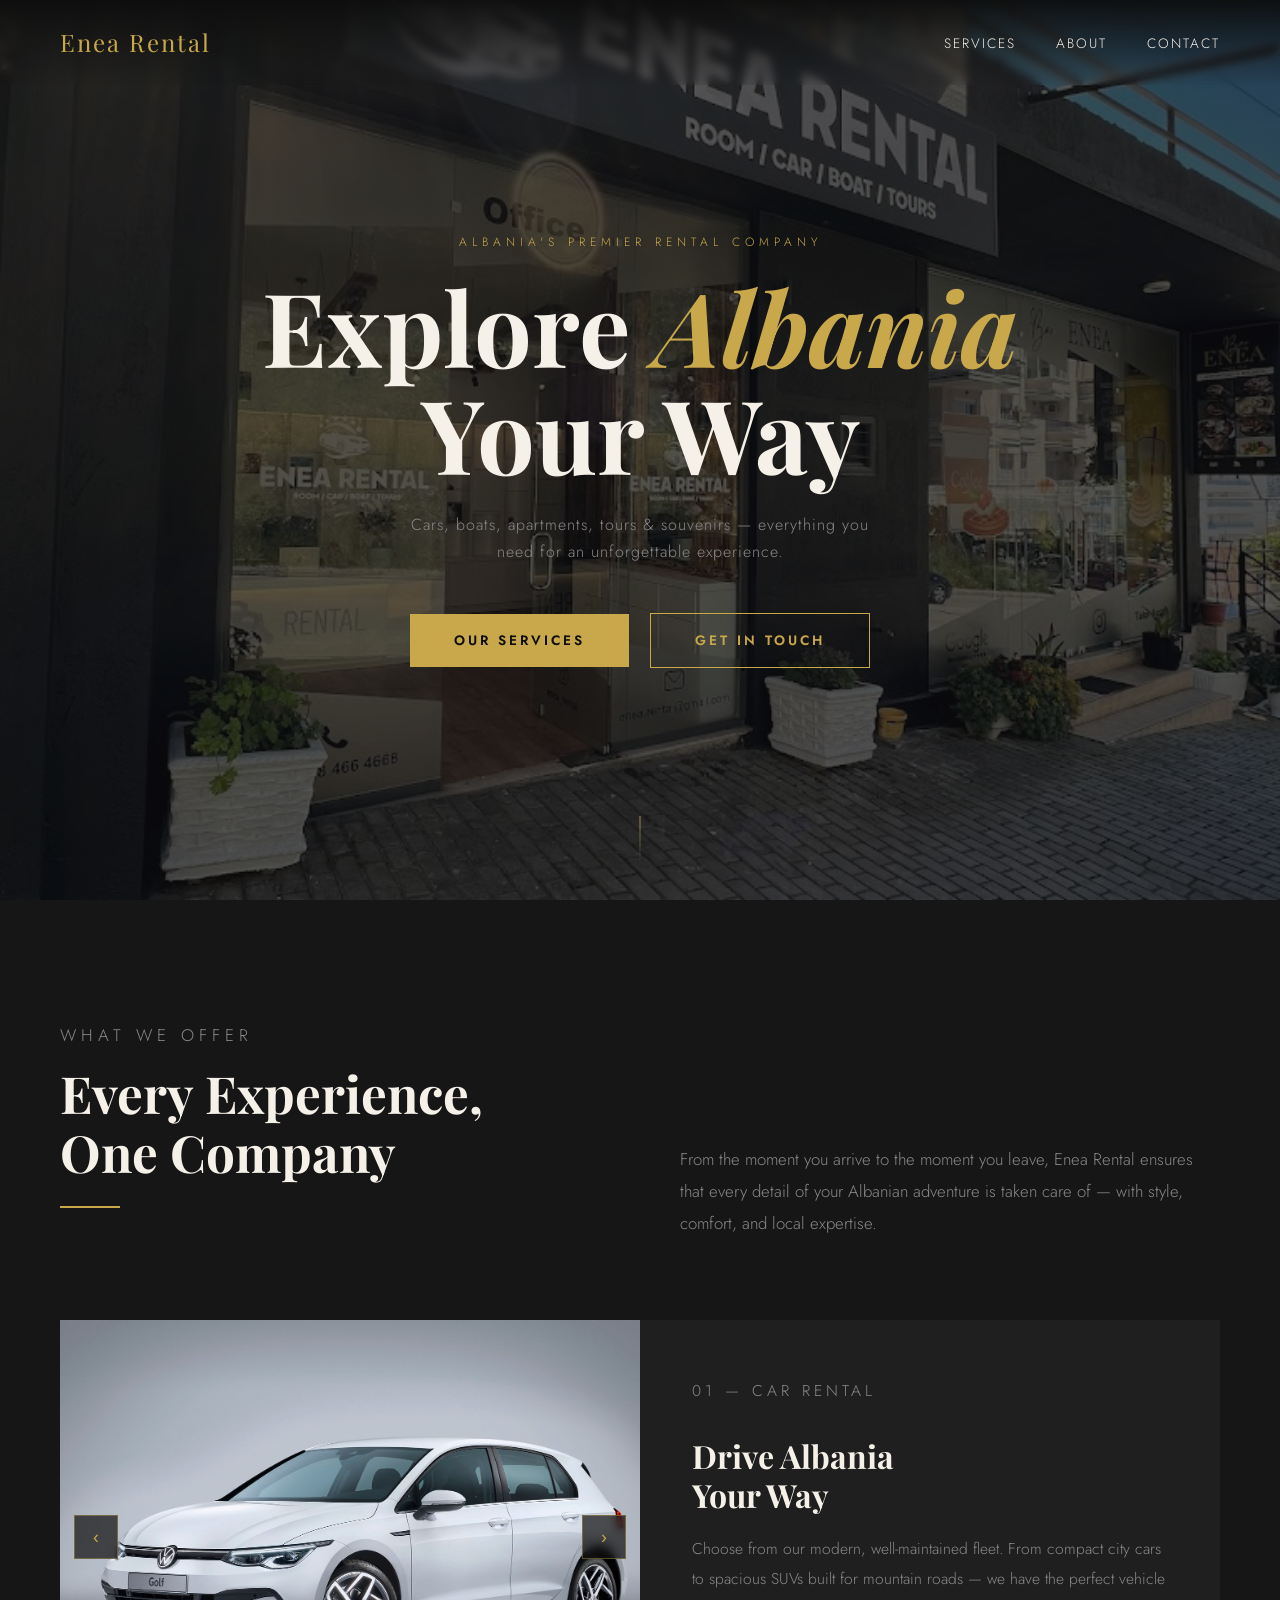
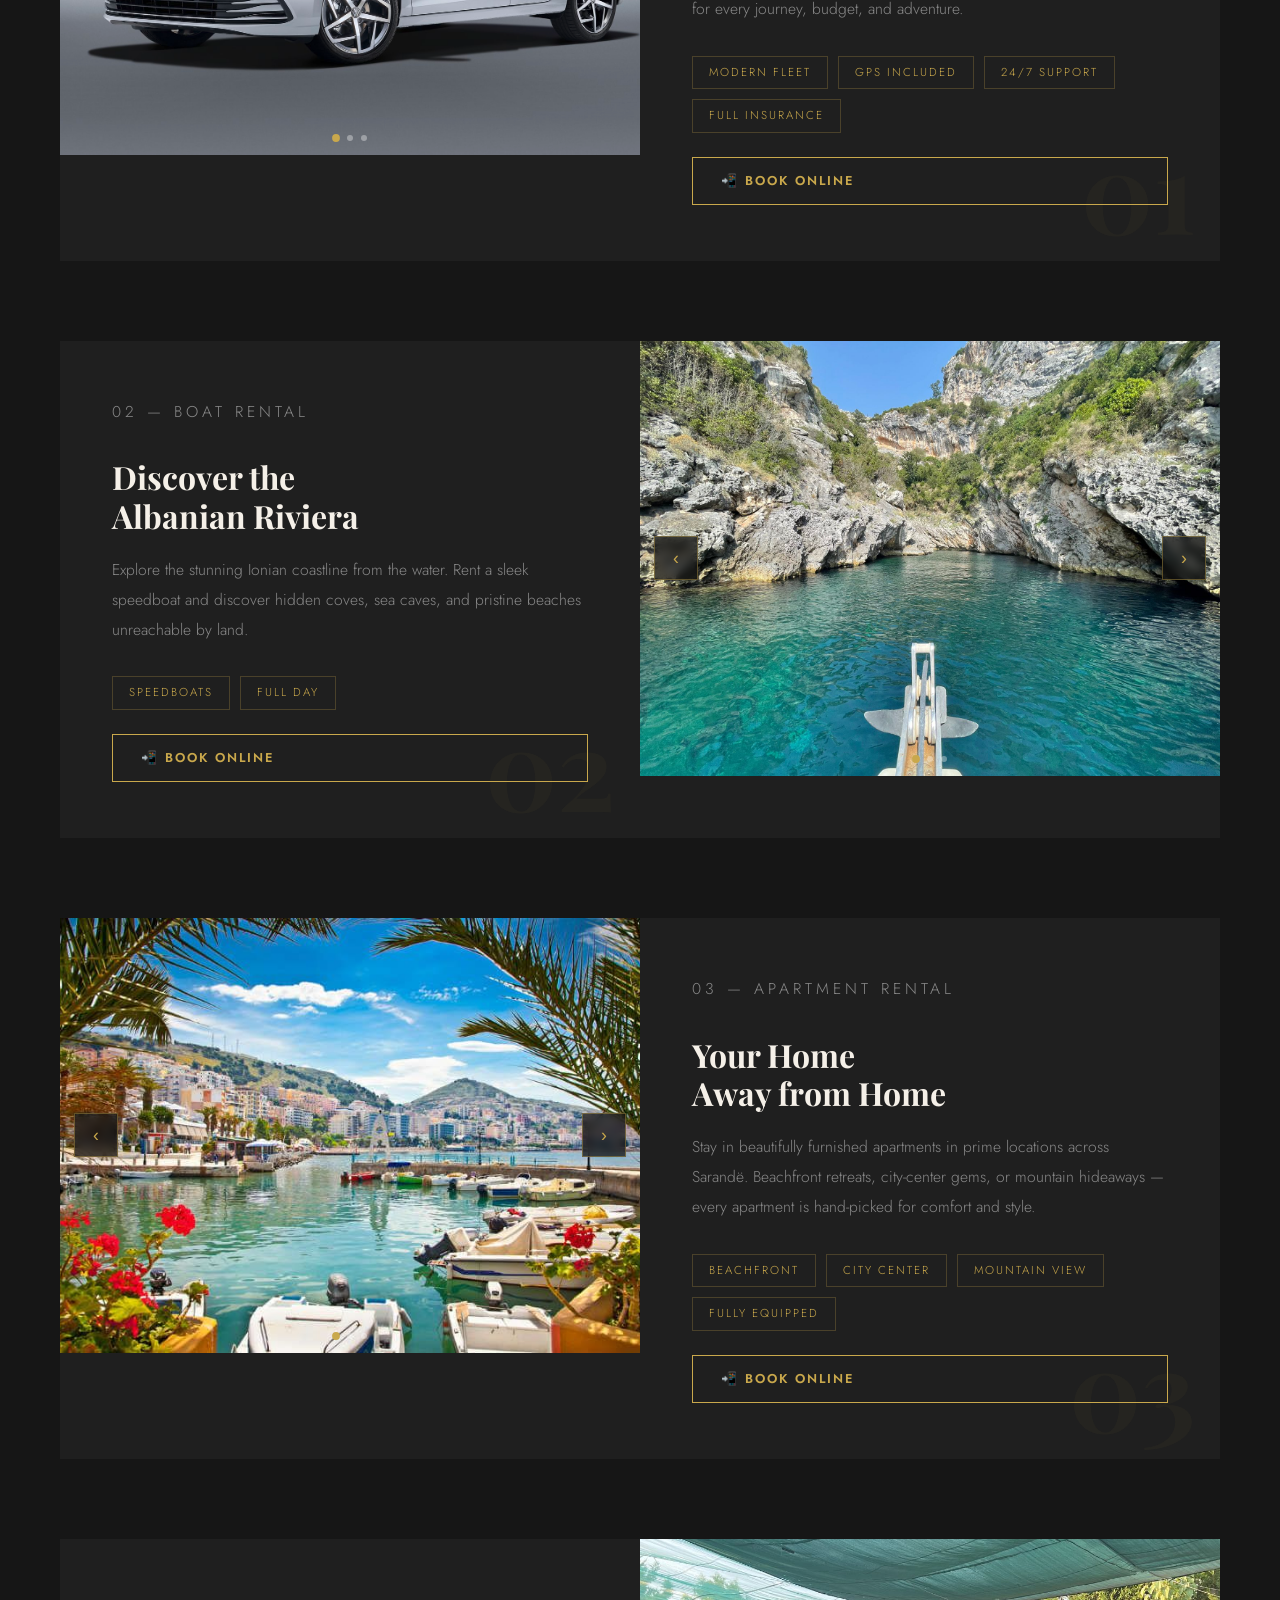
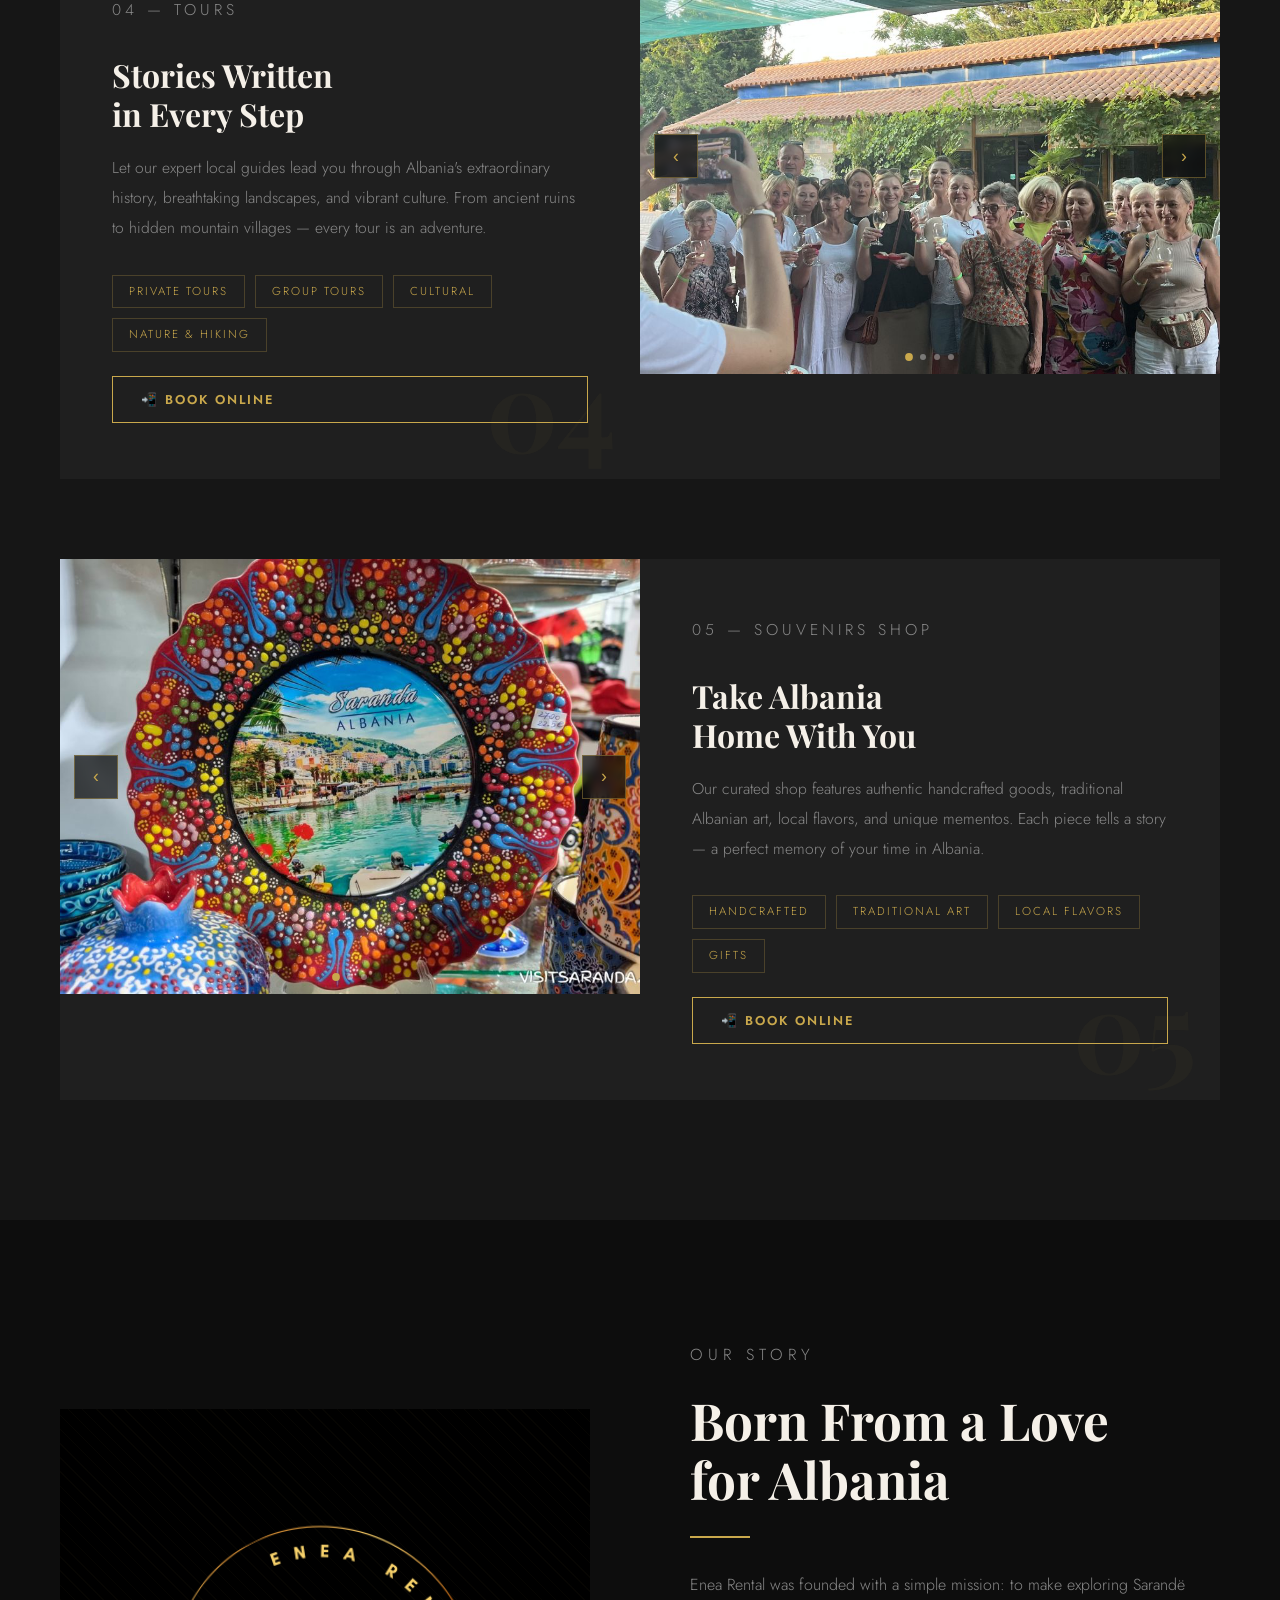
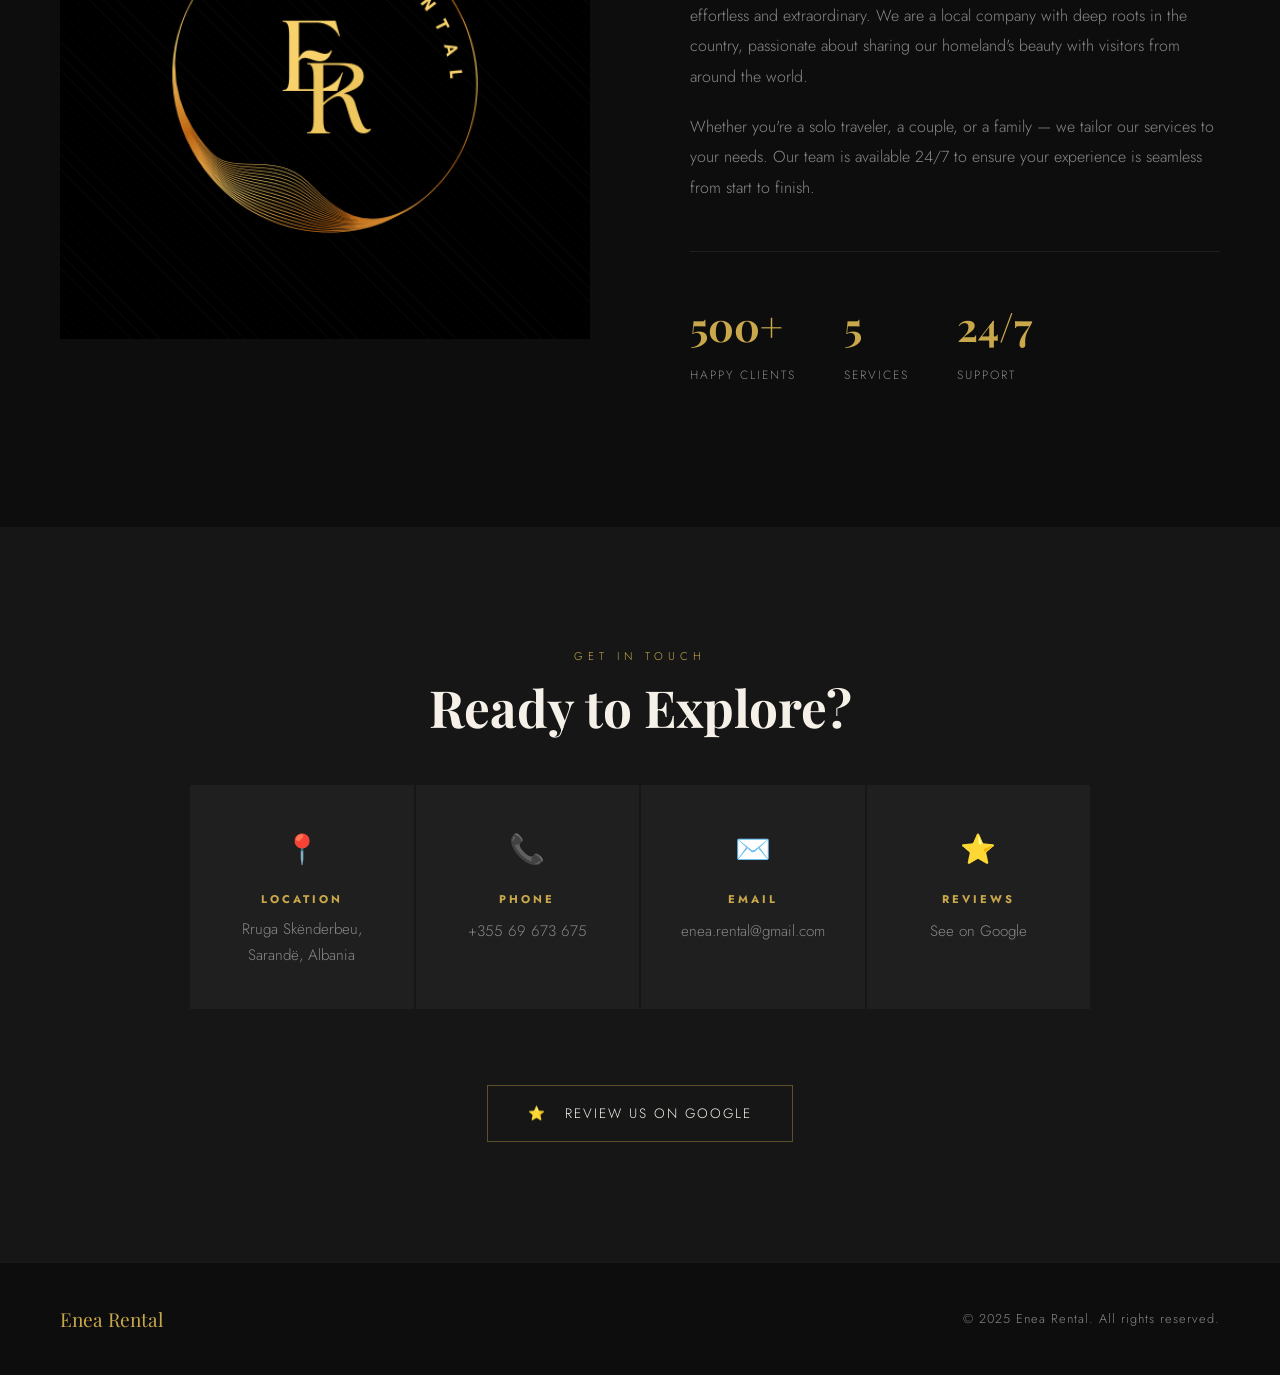
==== index.html @ 7be8523f "enea rental" ====
<!DOCTYPE html>
<html lang="en">
<head>
<meta charset="UTF-8">
<meta name="viewport" content="width=device-width, initial-scale=1.0">
<title>Enea Rental – Albania's Premier Rental Experience</title>
<link href="https://fonts.googleapis.com/css2?family=Playfair+Display:ital,wght@0,400;0,700;1,400&family=Jost:wght@300;400;500;600&display=swap" rel="stylesheet">
<link rel="stylesheet" href="styles.css">
</head>
<body>

<!-- NAV -->
<nav>
  <a class="nav-logo" href="#">Enea Rental</a>
  <ul class="nav-links">
    <li><a href="#services">Services</a></li>
    <li><a href="#about">About</a></li>
    <li><a href="#contact">Contact</a></li>
  </ul>
</nav>

<!-- HERO -->
<section class="hero" id="home">
  <div class="hero-bg"></div>
  <div class="hero-image"></div>
  <div class="hero-content">
    <p class="hero-eyebrow">Albania's Premier Rental Company</p>
    <h1 class="hero-title">
      Explore <span>Albania</span><br>Your Way
    </h1>
    <p class="hero-sub">Cars, boats, apartments, tours & souvenirs — everything you need for an unforgettable experience.</p>
    <a href="#services" class="btn">Our Services</a>
    <a href="#contact" class="btn btn-outline">Get in Touch</a>
  </div>
  <div class="scroll-indicator">
    <div class="scroll-line"></div>
  </div>
</section>

<!-- SERVICES -->
<section id="services">
  <div class="services-intro">
    <div>
      <p class="section-label">What We Offer</p>
      <h2 class="section-title">Every Experience,<br>One Company</h2>
      <div class="gold-divider"></div>
    </div>
    <p>From the moment you arrive to the moment you leave, Enea Rental ensures that every detail of your Albanian adventure is taken care of — with style, comfort, and local expertise.</p>
  </div>

  <div class="services-list">

    <!-- 01 CAR RENTAL -->
    <div class="service-block" data-carousel="0">
      <div class="carousel">
        <div class="carousel-track">
          <div class="carousel-slide"><img src="cars/golf7.jpg.jpg" alt="Car rental"></div>
          <div class="carousel-slide"><img src="cars/golf.jpg" alt="Golf"></div>
          <div class="carousel-slide"><img src="cars/zaris.jpg" alt="Zaris"></div>
        </div>
        <button class="carousel-btn prev">&#8249;</button>
        <button class="carousel-btn next">&#8250;</button>
        <div class="carousel-dots">
          <div class="carousel-dot active"></div>
          <div class="carousel-dot"></div>
          <div class="carousel-dot"></div>
        </div>
      </div>
      <div class="service-info">
        <p class="service-num-label">01 — Car Rental</p>
        <h3>Drive Albania<br>Your Way</h3>
        <p>Choose from our modern, well-maintained fleet. From compact city cars to spacious SUVs built for mountain roads — we have the perfect vehicle for every journey, budget, and adventure.</p>
        <div class="service-features">
          <span class="feature-tag">Modern Fleet</span>
          <span class="feature-tag">GPS Included</span>
          <span class="feature-tag">24/7 Support</span>
          <span class="feature-tag">Full Insurance</span>
        </div>
        <div class="service-bg-num">01</div>
        <a href="https://wa.me/355696736765?text=Përshëndetje!%20Interesohem%20për%20Car%20Rental." class="btn-whatsapp" target="_blank">📲 Book Online</a>
      </div>
    </div>

    <!-- 02 BOAT RENTAL -->
    <div class="service-block reverse" data-carousel="1">
      <div class="carousel">
        <div class="carousel-track">
          <div class="carousel-slide"><img src="boat/boat1.jpg" alt="Boat 1"></div>
          <div class="carousel-slide"><img src="boat/boat2.jpg" alt="Boat 2"></div>
          <div class="carousel-slide"><img src="boat/boat3.jpg" alt="Boat 3"></div>
        </div>
        <button class="carousel-btn prev">&#8249;</button>
        <button class="carousel-btn next">&#8250;</button>
        <div class="carousel-dots">
          <div class="carousel-dot active"></div>
          <div class="carousel-dot"></div>
          <div class="carousel-dot"></div>
        </div>
      </div>
      <div class="service-info">
        <p class="service-num-label">02 — Boat Rental</p>
        <h3>Discover the<br>Albanian Riviera</h3>
        <p>Explore the stunning Ionian coastline from the water. Rent a sleek speedboat and discover hidden coves, sea caves, and pristine beaches unreachable by land.</p>
        <div class="service-features">
          <span class="feature-tag">Speedboats</span>
          <span class="feature-tag">Full Day</span>
        </div>
        <div class="service-bg-num">02</div>
        <a href="https://wa.me/355696736765?text=Përshëndetje!%20Interesohem%20për%20Boat%20Rental." class="btn-whatsapp" target="_blank">📲 Book Online</a>
      </div>
    </div>

    <!-- 03 APARTMENT RENTAL -->
    <div class="service-block" data-carousel="2">
      <div class="carousel">
        <div class="carousel-track">
          <div class="carousel-slide"><img src="apartamentback.jpeg" alt="Apartment 1"></div>
        </div>
        <button class="carousel-btn prev">&#8249;</button>
        <button class="carousel-btn next">&#8250;</button>
        <div class="carousel-dots">
          <div class="carousel-dot active"></div>
          <div class="carousel-dot"></div>
          <div class="carousel-dot"></div>
        </div>
      </div>
      <div class="service-info">
        <p class="service-num-label">03 — Apartment Rental</p>
        <h3>Your Home<br>Away from Home</h3>
        <p>Stay in beautifully furnished apartments in prime locations across Sarandë. Beachfront retreats, city-center gems, or mountain hideaways — every apartment is hand-picked for comfort and style.</p>
        <div class="service-features">
          <span class="feature-tag">Beachfront</span>
          <span class="feature-tag">City Center</span>
          <span class="feature-tag">Mountain View</span>
          <span class="feature-tag">Fully Equipped</span>
        </div>
        <div class="service-bg-num">03</div>
        <a href="https://wa.me/355696736765?text=Përshëndetje!%20Interesohem%20për%20Apartment%20Rental." class="btn-whatsapp" target="_blank">📲 Book Online</a>
      </div>
    </div>

    <!-- 04 TOURS -->
    <div class="service-block reverse" data-carousel="3">
      <div class="carousel">
        <div class="carousel-track">
          <div class="carousel-slide"><img src="eneaguide/ISAK.jpg" alt="Guide 1"></div>
          <div class="carousel-slide"><img src="eneaguide/BUTRINT.jpg" alt="Guide 2"></div>
          <div class="carousel-slide"><img src="eneaguide/SYRI.jpg" alt="Guide 3"></div>
        </div>
        <button class="carousel-btn prev">&#8249;</button>
        <button class="carousel-btn next">&#8250;</button>
        <div class="carousel-dots">
          <div class="carousel-dot active"></div>
          <div class="carousel-dot"></div>
          <div class="carousel-dot"></div>
          <div class="carousel-dot"></div>
        </div>
      </div>
      <div class="service-info">
        <p class="service-num-label">04 — Tours</p>
        <h3>Stories Written<br>in Every Step</h3>
        <p>Let our expert local guides lead you through Albania's extraordinary history, breathtaking landscapes, and vibrant culture. From ancient ruins to hidden mountain villages — every tour is an adventure.</p>
        <div class="service-features">
          <span class="feature-tag">Private Tours</span>
          <span class="feature-tag">Group Tours</span>
          <span class="feature-tag">Cultural</span>
          <span class="feature-tag">Nature & Hiking</span>
        </div>
        <div class="service-bg-num">04</div>
        <a href="https://wa.me/355696736765?text=Përshëndetje!%20Interesohem%20për%20Tours." class="btn-whatsapp" target="_blank">📲 Book Online</a>
      </div>
    </div>

    <!-- 05 SOUVENIRS -->
    <div class="service-block" data-carousel="4">
      <div class="carousel">
        <div class="carousel-track">
          <div class="carousel-slide"><img src="suvenir/suvenir.jpg" alt="Suvenir 1"></div>
          <div class="carousel-slide"><img src="suvenir/suvenir2.jpg" alt="Suvenir 2"></div>
          <div class="carousel-slide"><img src="suvenir/suvenir3.jpg" alt="Suvenir 3"></div>
        </div>
        <button class="carousel-btn prev">&#8249;</button>
        <button class="carousel-btn next">&#8250;</button>
        <div class="carousel-dots">
          <div class="carousel-dot active"></div>
          <div class="carousel-dot"></div>
          <div class="carousel-dot"></div>
        </div>
      </div>
      <div class="service-info">
        <p class="service-num-label">05 — Souvenirs Shop</p>
        <h3>Take Albania<br>Home With You</h3>
        <p>Our curated shop features authentic handcrafted goods, traditional Albanian art, local flavors, and unique mementos. Each piece tells a story — a perfect memory of your time in Albania.</p>
        <div class="service-features">
          <span class="feature-tag">Handcrafted</span>
          <span class="feature-tag">Traditional Art</span>
          <span class="feature-tag">Local Flavors</span>
          <span class="feature-tag">Gifts</span>
        </div>
        <div class="service-bg-num">05</div>
        <a href="https://wa.me/355696736765?text=Përshëndetje!%20Interesohem%20për%20Souvenirs." class="btn-whatsapp" target="_blank">📲 Book Online</a>
      </div>
    </div>

  </div>
</section>

<!-- ABOUT -->
<section id="about">
  <div class="about-visual">
    <div class="about-box"></div>
  </div>
  <div class="about-text">
    <p class="section-label">Our Story</p>
    <h2 class="section-title">Born From a Love<br>for Albania</h2>
    <div class="gold-divider"></div>
    <p>Enea Rental was founded with a simple mission: to make exploring Sarandë effortless and extraordinary. We are a local company with deep roots in the country, passionate about sharing our homeland's beauty with visitors from around the world.</p>
    <p>Whether you're a solo traveler, a couple, or a family — we tailor our services to your needs. Our team is available 24/7 to ensure your experience is seamless from start to finish.</p>
    <div class="stats-row">
      <div class="stat-item">
        <h4>500+</h4>
        <p>Happy Clients</p>
      </div>
      <div class="stat-item">
        <h4>5</h4>
        <p>Services</p>
      </div>
      <div class="stat-item">
        <h4>24/7</h4>
        <p>Support</p>
      </div>
    </div>
  </div>
</section>

<!-- CONTACT -->
<section id="contact">
  <p class="section-label">Get In Touch</p>
  <h2 class="section-title">Ready to Explore?</h2>
  <div class="contact-grid">
    <div class="contact-item">
      <span>📍</span>
      <h4>Location</h4>
      <p>Rruga Skënderbeu, Sarandë, Albania</p>
    </div>
    <div class="contact-item">
      <span>📞</span>
      <h4>Phone</h4>
      <a href="tel:+35569673675">+355 69 673 675</a>
    </div>
    <div class="contact-item">
      <span>✉️</span>
      <h4>Email</h4>
      <a href="mailto:enea.rental@gmail.com">enea.rental@gmail.com</a>
    </div>
    <div class="contact-item">
      <span>⭐</span>
      <h4>Reviews</h4>
      <a href="https://share.google/xKxvjRzTdyDcfhRxs" target="_blank">See on Google</a>
    </div>
  </div>
  <a href="https://share.google/xKxvjRzTdyDcfhRxs" target="_blank" class="google-btn">
    ⭐ &nbsp; Review Us on Google
  </a>
</section>

<!-- FOOTER -->
<footer>
  <div class="footer-logo">Enea Rental</div>
  <p>© 2025 Enea Rental. All rights reserved.</p>
</footer>

<script src="script.js"></script>
</body>
</html>
---- styles.css ----
:root {
  --gold: #C9A84C;
  --gold-light: #E8C97A;
  --dark: #0D0D0D;
  --dark2: #161616;
  --dark3: #1F1F1F;
  --cream: #F5F0E8;
  --text-muted: #888;
  --white: #fff;
}

*, *::before, *::after { box-sizing: border-box; margin: 0; padding: 0; }

html { scroll-behavior: smooth; }

body {
  background: var(--dark);
  color: var(--cream);
  font-family: 'Jost', sans-serif;
  font-weight: 300;
  line-height: 1.7;
  overflow-x: hidden;
}

/* ── NAV ── */
nav {
  position: fixed; top: 0; left: 0; width: 100%;
  z-index: 100;
  display: flex; align-items: center; justify-content: space-between;
  padding: 22px 60px;
  background: linear-gradient(to bottom, rgba(13,13,13,.95) 0%, transparent 100%);
  backdrop-filter: blur(4px);
}

.nav-logo {
  font-family: 'Playfair Display', serif;
  font-size: 1.5rem;
  color: var(--gold);
  letter-spacing: 2px;
  text-decoration: none;
}

.nav-links { display: flex; gap: 40px; list-style: none; }
.nav-links a {
  color: var(--cream);
  text-decoration: none;
  font-size: .85rem;
  letter-spacing: 2px;
  text-transform: uppercase;
  transition: color .3s;
}
.nav-links a:hover { color: var(--gold); }

/* ── HERO ── */
.hero {
  position: relative;
  height: 100vh;
  display: flex; align-items: center; justify-content: center;
  text-align: center;
  overflow: hidden;
}

.hero-bg {
  position: absolute; inset: 0;
  background:
    linear-gradient(160deg, rgba(201,168,76,.08) 0%, transparent 50%),
    linear-gradient(to bottom, var(--dark) 0%, rgba(13,13,13,.5) 50%, var(--dark) 100%);
}

.hero-bg::before {
 display: none;
}

@keyframes gridMove {
  0% { transform: translateY(0); }
  100% { transform: translateY(60px); }
}

.hero-content {
  position: relative; z-index: 2;
  animation: fadeUp .9s ease both;
}
  .hero-image {
  position: absolute;
  inset: 0;
  background-image: url('ambienti/zyrajasht.jpg');
  background-size: cover;
  background-position: center;
  opacity: 0.3;
  z-index: 1;
}
@keyframes fadeUp {
  from { opacity:0; transform: translateY(40px); }
  to   { opacity:1; transform: translateY(0); }
}

.hero-eyebrow {
  font-size: .75rem;
  letter-spacing: 5px;
  text-transform: uppercase;
  color: var(--gold);
  margin-bottom: 20px;
}

.hero-title {
  font-family: 'Playfair Display', serif;
  font-size: clamp(3rem, 8vw, 7rem);
  line-height: 1.05;
  font-weight: 700;
  margin-bottom: 24px;
}

.hero-title span { color: var(--gold); font-style: italic; }

.hero-sub {
  font-size: 1rem;
  color: var(--text-muted);
  letter-spacing: 1px;
  margin-bottom: 48px;
  max-width: 500px;
  margin-left: auto; margin-right: auto;
}

.btn {
  display: inline-block;
  padding: 15px 44px;
  background: var(--gold);
  color: var(--dark);
  font-family: 'Jost', sans-serif;
  font-weight: 600;
  font-size: .85rem;
  letter-spacing: 3px;
  text-transform: uppercase;
  text-decoration: none;
  transition: background .3s, transform .2s;
}
.btn:hover { background: var(--gold-light); transform: translateY(-2px); }

.btn-outline {
  background: transparent;
  border: 1px solid var(--gold);
  color: var(--gold);
  margin-left: 16px;
}
.btn-outline:hover { background: rgba(201,168,76,.1); transform: translateY(-2px); }

.scroll-indicator {
  position: absolute; bottom: 36px; left: 50%; transform: translateX(-50%);
  display: flex; flex-direction: column; align-items: center; gap: 8px;
  color: var(--text-muted); font-size: .7rem; letter-spacing: 3px;
  text-transform: uppercase;
}
.scroll-line {
  width: 1px; height: 48px;
  background: linear-gradient(to bottom, var(--gold), transparent);
  animation: scrollPulse 2s ease infinite;
}
@keyframes scrollPulse {
  0%,100% { opacity:.3; } 50% { opacity:1; }
}

/* ── SECTION BASE ── */
section { padding: 120px 60px; }

.section-label {
  font-size: .7rem;
  letter-spacing: 5px;
  text-transform: uppercase;
  color: var(--gold);
  margin-bottom: 12px;
}

.section-title {
  font-family: 'Playfair Display', serif;
  font-size: clamp(2rem, 4vw, 3.5rem);
  font-weight: 700;
  line-height: 1.15;
  margin-bottom: 24px;
}

/* ── SERVICES ── */
#services { background: var(--dark2); }

.services-intro {
  display: grid;
  grid-template-columns: 1fr 1fr;
  gap: 80px;
  align-items: end;
  margin-bottom: 80px;
}

.services-intro p {
  color: var(--text-muted);
  font-size: 1.05rem;
  line-height: 1.9;
}

.services-list {
  display: flex;
  flex-direction: column;
  gap: 80px;
}

.service-block {
  display: grid;
  grid-template-columns: 1fr 1fr;
  gap: 0;
  background: var(--dark3);
  overflow: hidden;
  position: relative;
}

.service-block.reverse { direction: rtl; }
.service-block.reverse > * { direction: ltr; }

/* Carousel */
.carousel {
  position: relative;
  overflow: hidden;
  aspect-ratio: 4/3;
  flex-shrink: 0;
}

.carousel-track {
  display: flex;
  height: 100%;
  transition: transform .6s cubic-bezier(.25,.46,.45,.94);
}

.carousel-slide {
  min-width: 100%;
  height: 100%;
  position: relative;
  overflow: hidden;
}

.carousel-slide img {
  width: 100%; height: 100%;
  object-fit: cover;
  display: block;
  transition: transform .6s ease;
}

.carousel:hover .carousel-slide img { transform: scale(1.04); }

.carousel-btn {
  position: absolute; top: 50%; transform: translateY(-50%);
  background: rgba(13,13,13,.7);
  border: 1px solid rgba(201,168,76,.4);
  color: var(--gold);
  width: 44px; height: 44px;
  display: flex; align-items: center; justify-content: center;
  cursor: pointer;
  font-size: 1.1rem;
  z-index: 10;
  transition: background .3s, border-color .3s;
  backdrop-filter: blur(4px);
}

.carousel-btn:hover { background: rgba(201,168,76,.2); border-color: var(--gold); }
.carousel-btn.prev { left: 14px; }
.carousel-btn.next { right: 14px; }

.carousel-dots {
  position: absolute; bottom: 14px; left: 50%; transform: translateX(-50%);
  display: flex; gap: 8px; z-index: 10;
}

.carousel-dot {
  width: 6px; height: 6px;
  background: rgba(255,255,255,.35);
  border-radius: 50%;
  cursor: pointer;
  transition: background .3s, transform .3s;
}

.carousel-dot.active {
  background: var(--gold);
  transform: scale(1.3);
}

/* Service Info Panel */
.service-info {
  padding: 56px 52px;
  display: flex;
  flex-direction: column;
  justify-content: center;
  position: relative;
}

.service-info::before {
  content: '';
  position: absolute; top: 0; left: 0; width: 3px; height: 100%;
  background: linear-gradient(to bottom, var(--gold), transparent);
  opacity: 0;
  transition: opacity .4s;
}

.service-block:hover .service-info::before { opacity: 1; }

.service-num-label {
  font-size: .7rem;
  letter-spacing: 4px;
  text-transform: uppercase;
  color: var(--gold);
  margin-bottom: 16px;
}

.service-info h3 {
  font-family: 'Playfair Display', serif;
  font-size: clamp(1.6rem, 2.5vw, 2.2rem);
  color: var(--cream);
  margin-bottom: 20px;
  line-height: 1.2;
}

.service-info p {
  color: var(--text-muted);
  font-size: .98rem;
  line-height: 1.9;
  margin-bottom: 32px;
}

.service-features {
  display: flex;
  flex-wrap: wrap;
  gap: 10px;
}

.feature-tag {
  padding: 6px 16px;
  border: 1px solid rgba(201,168,76,.25);
  font-size: .72rem;
  letter-spacing: 2px;
  text-transform: uppercase;
  color: var(--gold);
}

.service-bg-num {
  position: absolute; bottom: 16px; right: 24px;
  font-size: 7rem;
  font-family: 'Playfair Display', serif;
  font-weight: 700;
  color: rgba(201,168,76,.04);
  line-height: 1;
  user-select: none;
  pointer-events: none;
}

@media (max-width: 900px) {
  .service-block,
  .service-block.reverse { grid-template-columns: 1fr; direction: ltr; }
  .carousel { aspect-ratio: 16/9; }
  .service-info { padding: 36px 28px; }
}

/* ── ABOUT ── */
#about {
  display: grid;
  grid-template-columns: 1fr 1fr;
  gap: 100px;
  align-items: center;
}

.about-visual { position: relative; }

.about-box {
  width: 100%;
  aspect-ratio: 1/1;
  background: var(--dark3);
  background-size: cover;
  background-image: url(ambienti/logo1.png);
  background-position: center;
  background-repeat: no-repeat;
  position: relative;
  overflow: hidden;
}

.about-box::after {
  content: '';
  position: absolute; inset: 0;
  background:
    repeating-linear-gradient(
      45deg,
      rgba(201,168,76,.03) 0px,
      rgba(201,168,76,.03) 1px,
      transparent 1px,
      transparent 10px
    );
}


.about-big-text {
  font-family: 'Playfair Display', serif;
  font-size: 6rem;
  font-weight: 700;
  color: var(--gold);
  line-height: 1;
}

.about-small-text {
  font-size: .75rem;
  letter-spacing: 4px;
  text-transform: uppercase;
  color: var(--text-muted);
}

.about-accent-box {
  position: absolute;
  bottom: -24px; right: -24px;
  width: 80px; height: 80px;
  border: 1px solid var(--gold);
  opacity: 0.5;
}

.about-text .section-title { margin-bottom: 28px; }

.about-text p {
  color: var(--text-muted);
  margin-bottom: 20px;
  font-size: 1rem;
  line-height: 1.9;
}

.stats-row {
  display: flex; gap: 48px;
  margin-top: 48px;
  padding-top: 40px;
  border-top: 1px solid rgba(255,255,255,.08);
}

.stat-item h4 {
  font-family: 'Playfair Display', serif;
  font-size: 2.5rem;
  color: var(--gold);
  margin-bottom: 4px;
}

.stat-item p { font-size: .75rem; letter-spacing: 2px; text-transform: uppercase; color: var(--text-muted); }

/* ── CONTACT ── */
#contact { background: var(--dark2); text-align: center; }

#contact .section-label,
#contact .section-title { text-align: center; }

#contact .section-title { margin-bottom: 48px; }

.contact-grid {
  display: grid;
  grid-template-columns: repeat(auto-fit, minmax(220px, 1fr));
  gap: 2px;
  max-width: 900px;
  margin: 0 auto 60px;
}

.contact-item {
  background: var(--dark3);
  padding: 40px 32px;
  transition: background .3s;
}

.contact-item:hover { background: rgba(201,168,76,.07); }

.contact-item span {
  font-size: 1.8rem;
  display: block;
  margin-bottom: 16px;
}

.contact-item h4 {
  font-size: .7rem;
  letter-spacing: 3px;
  text-transform: uppercase;
  color: var(--gold);
  margin-bottom: 8px;
}

.contact-item p, .contact-item a {
  color: var(--text-muted);
  font-size: .95rem;
  text-decoration: none;
}

.contact-item a:hover { color: var(--gold); }

.google-btn {
  display: inline-flex; align-items: center; gap: 12px;
  padding: 16px 40px;
  border: 1px solid rgba(201,168,76,.4);
  color: var(--cream);
  text-decoration: none;
  font-size: .85rem;
  letter-spacing: 2px;
  text-transform: uppercase;
  transition: border-color .3s, color .3s;
  margin-top: 16px;
}

.google-btn:hover { border-color: var(--gold); color: var(--gold); }

/* ── FOOTER ── */
footer {
  padding: 40px 60px;
  border-top: 1px solid rgba(255,255,255,.06);
  display: flex; align-items: center; justify-content: space-between;
}

footer p { font-size: .8rem; color: var(--text-muted); letter-spacing: 1px; }

.footer-logo {
  font-family: 'Playfair Display', serif;
  font-size: 1.2rem;
  color: var(--gold);
}

/* ── DIVIDER ── */
.gold-divider {
  width: 60px; height: 2px;
  background: var(--gold);
  margin-bottom: 32px;
}

/* ── RESPONSIVE ── */
@media (max-width: 900px) {
  nav { padding: 20px 28px; }
  .nav-links { gap: 24px; }
  section { padding: 80px 28px; }
  .services-intro { grid-template-columns: 1fr; gap: 32px; }
  #about { grid-template-columns: 1fr; gap: 60px; }
  .about-visual { max-width: 400px; }
  footer { flex-direction: column; gap: 16px; text-align: center; }
}

@media (max-width: 600px) {
  .nav-links { display: none; }
  .hero-title { font-size: 2.8rem; }
  .btn-outline { display: none; }
  .stats-row { flex-direction: column; gap: 28px; }
}
.btn-whatsapp {
  display: inline-flex;
  align-items: center;
  gap: 8px;
  margin-top: 24px;
  padding: 12px 28px;
  background: transparent;
  border: 1px solid var(--gold);
  color: var(--gold);
  font-family: 'Jost', sans-serif;
  font-size: .8rem;
  font-weight: 600;
  letter-spacing: 2px;
  text-transform: uppercase;
  text-decoration: none;
  transition: background .3s, color .3s;
}

.btn-whatsapp:hover {
  background: var(--gold);
  color: var(--dark);
}
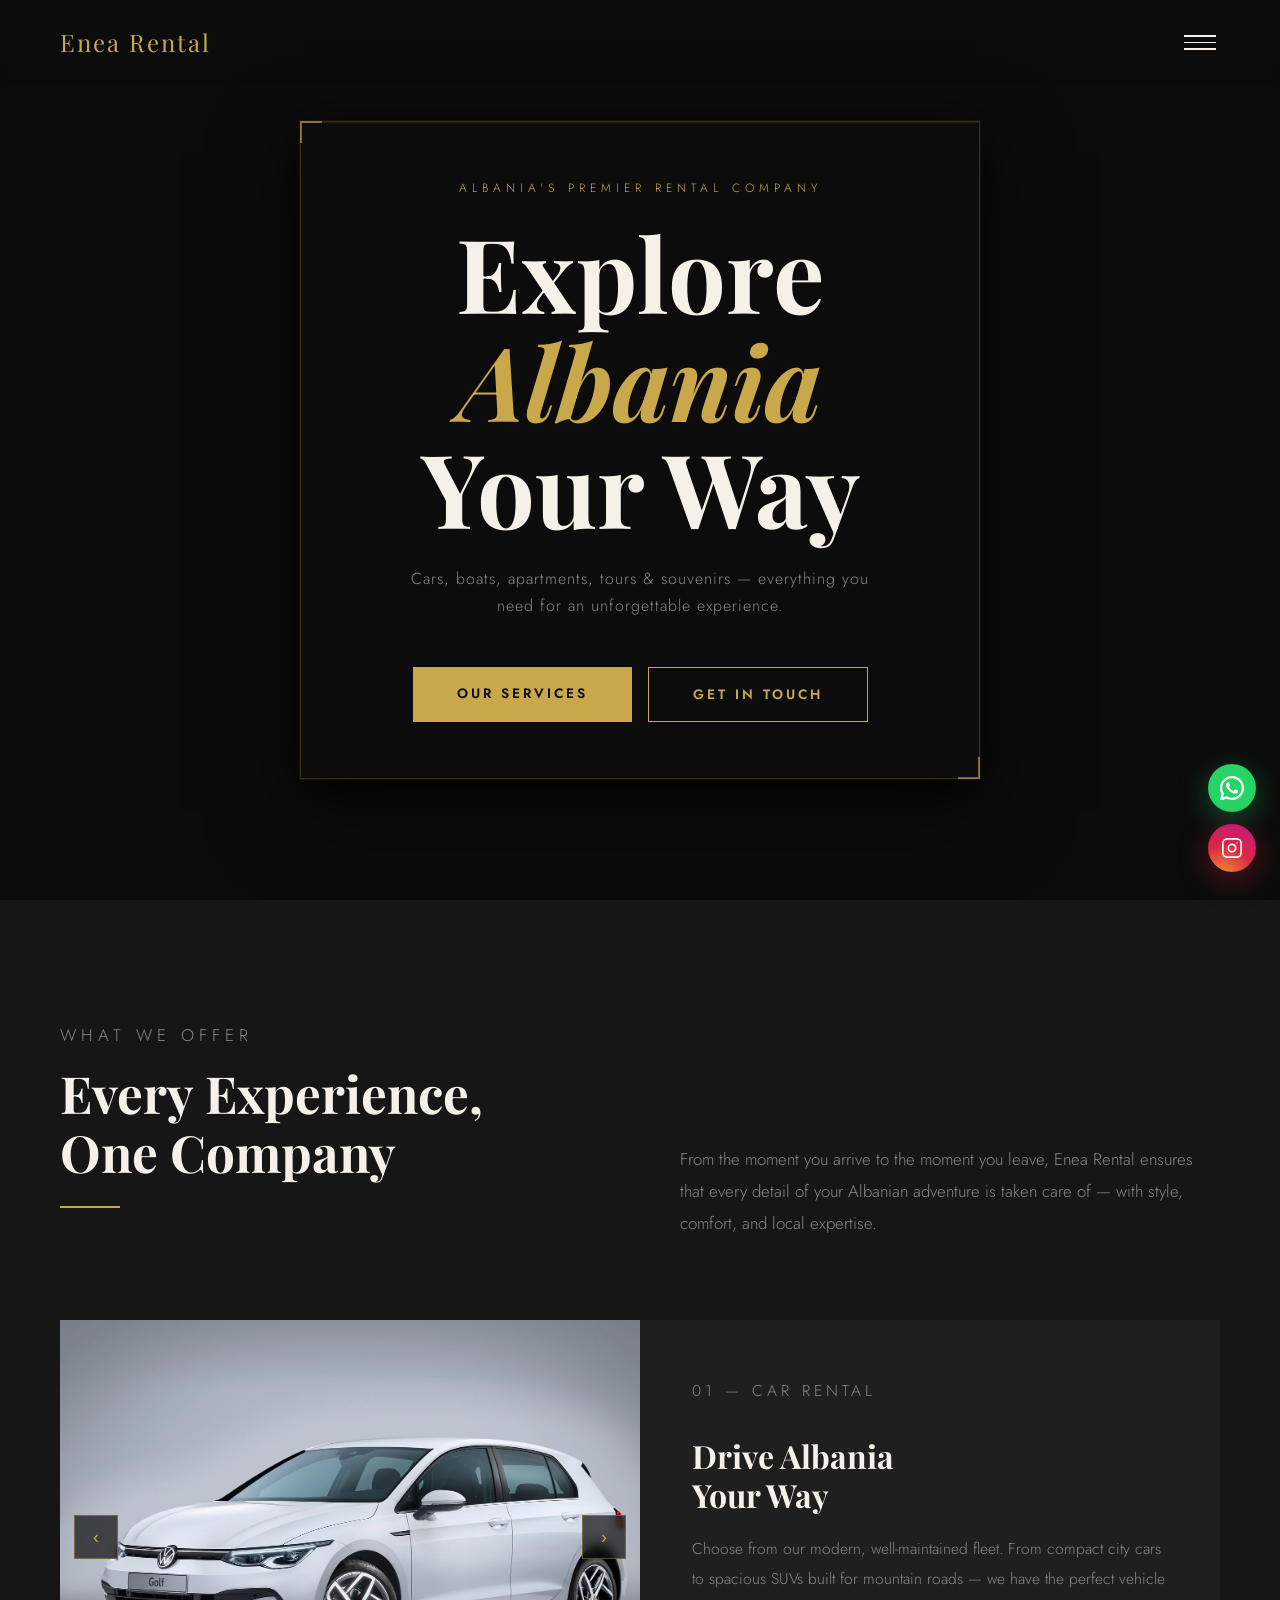
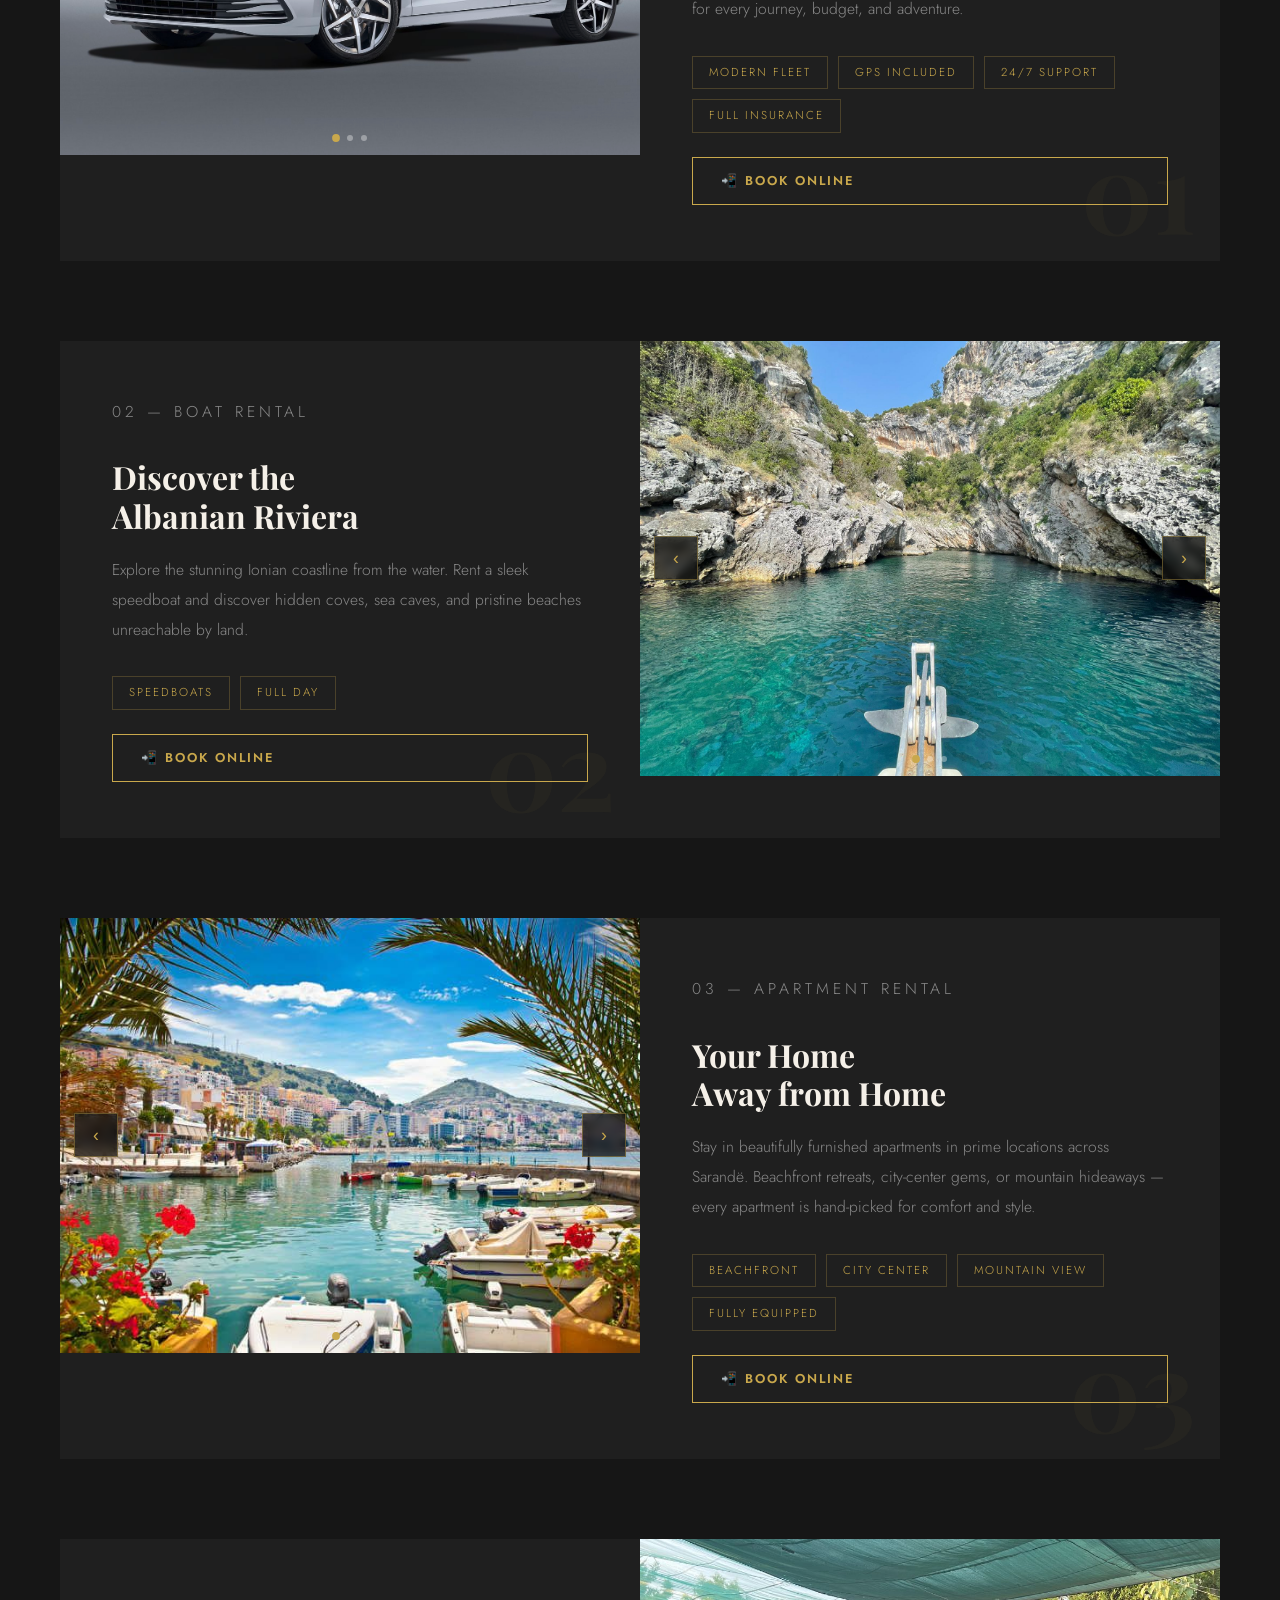
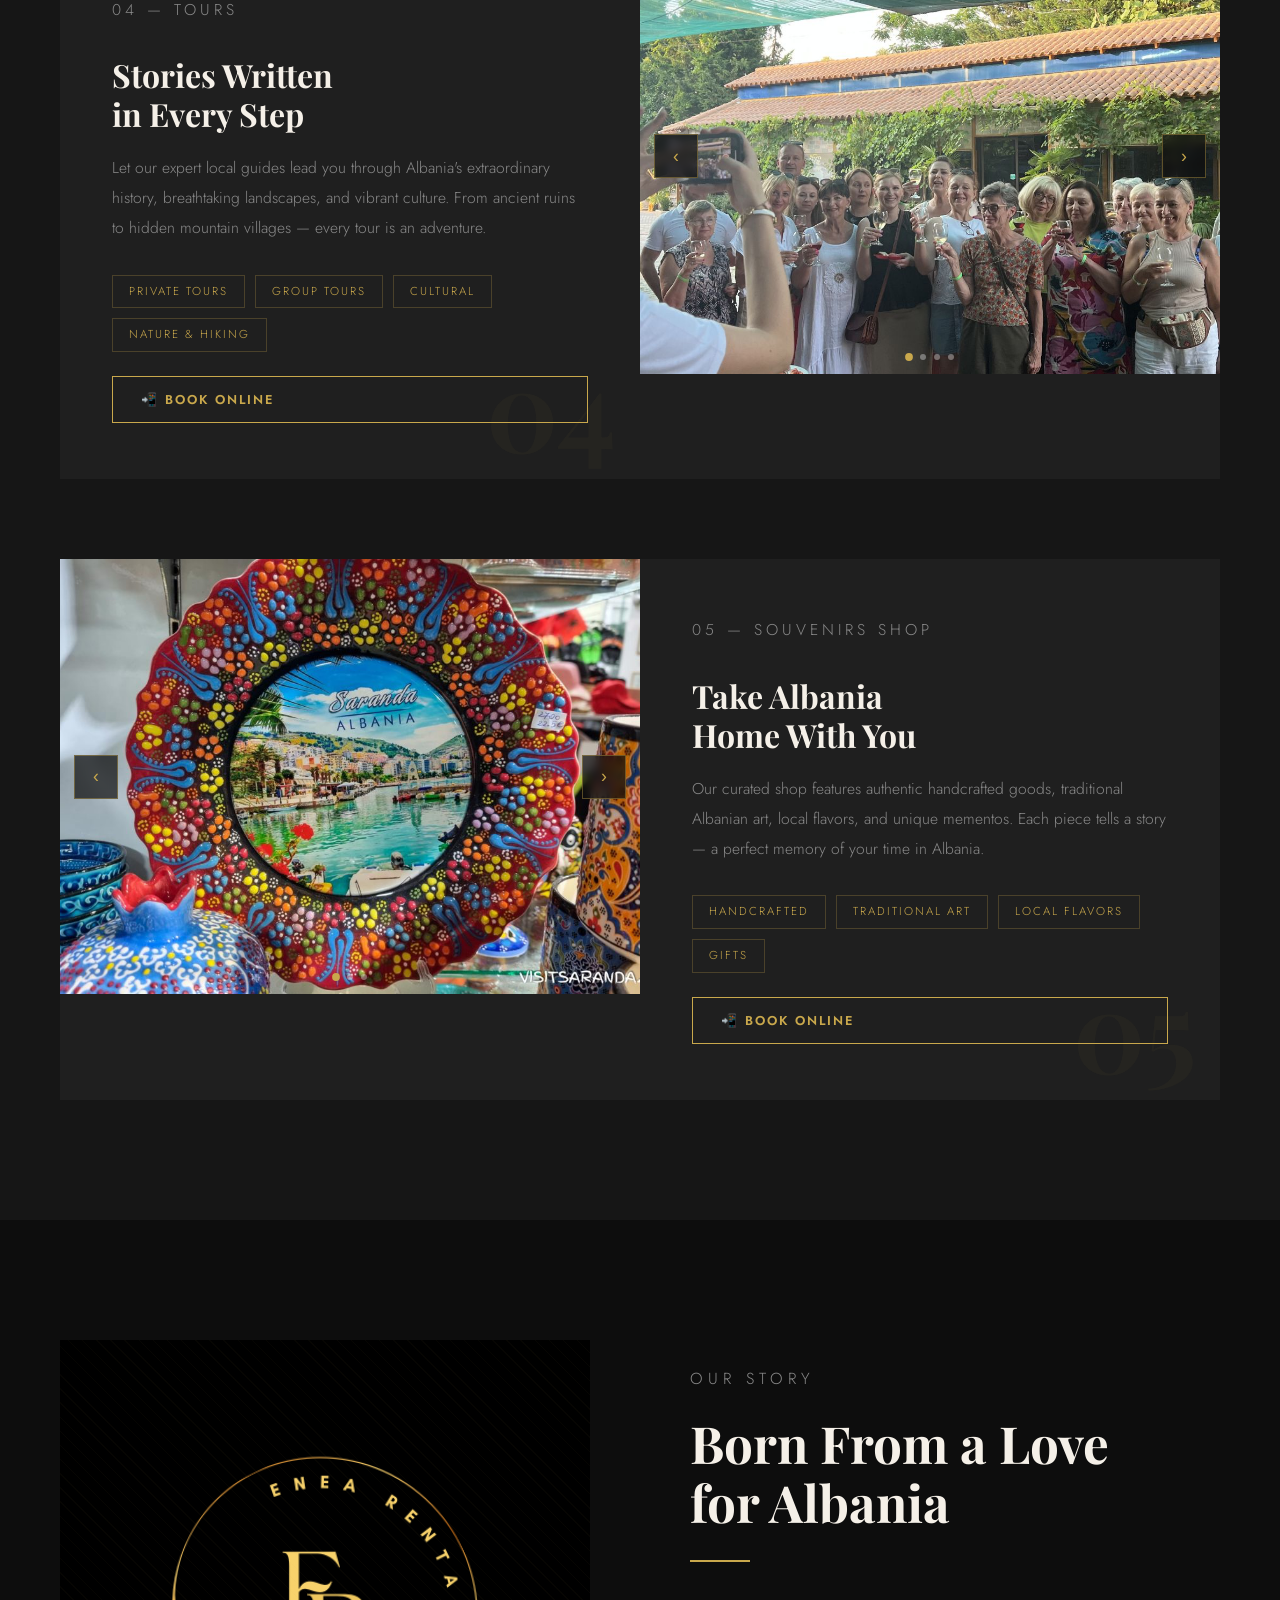
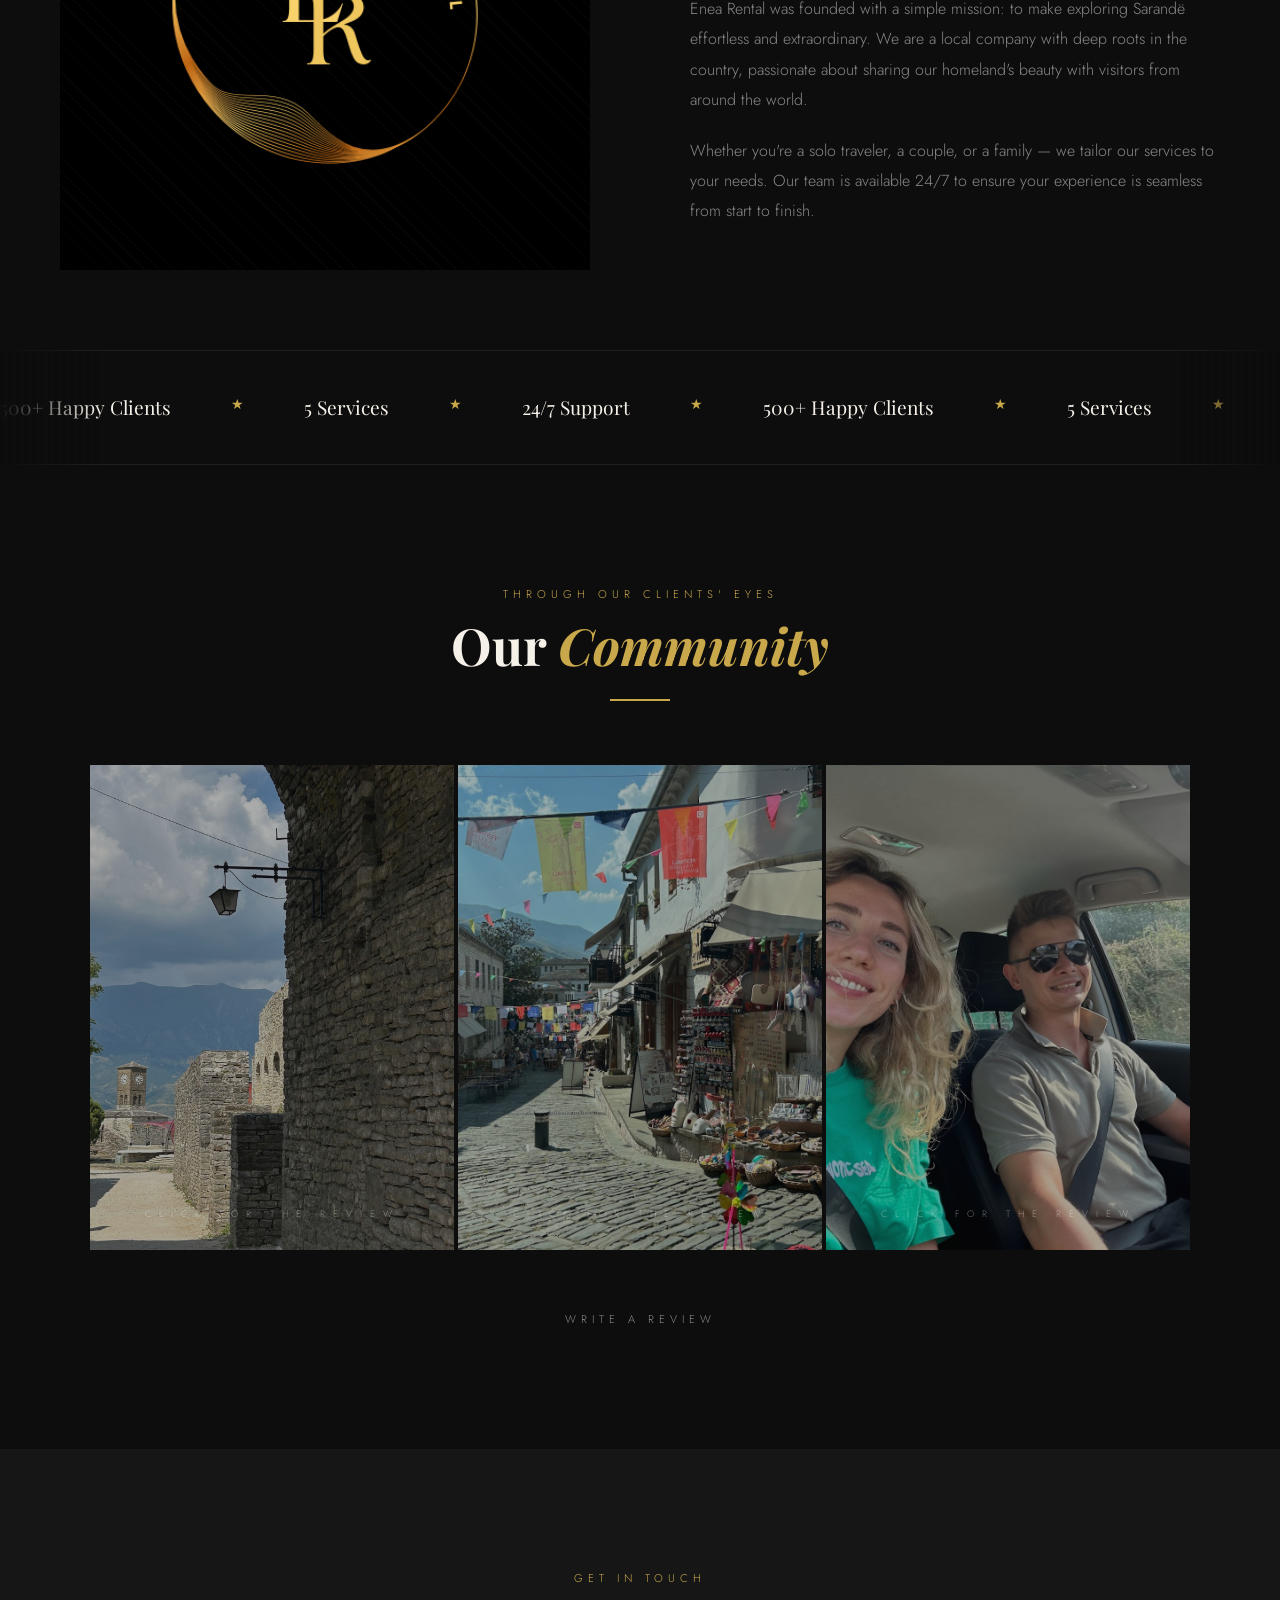
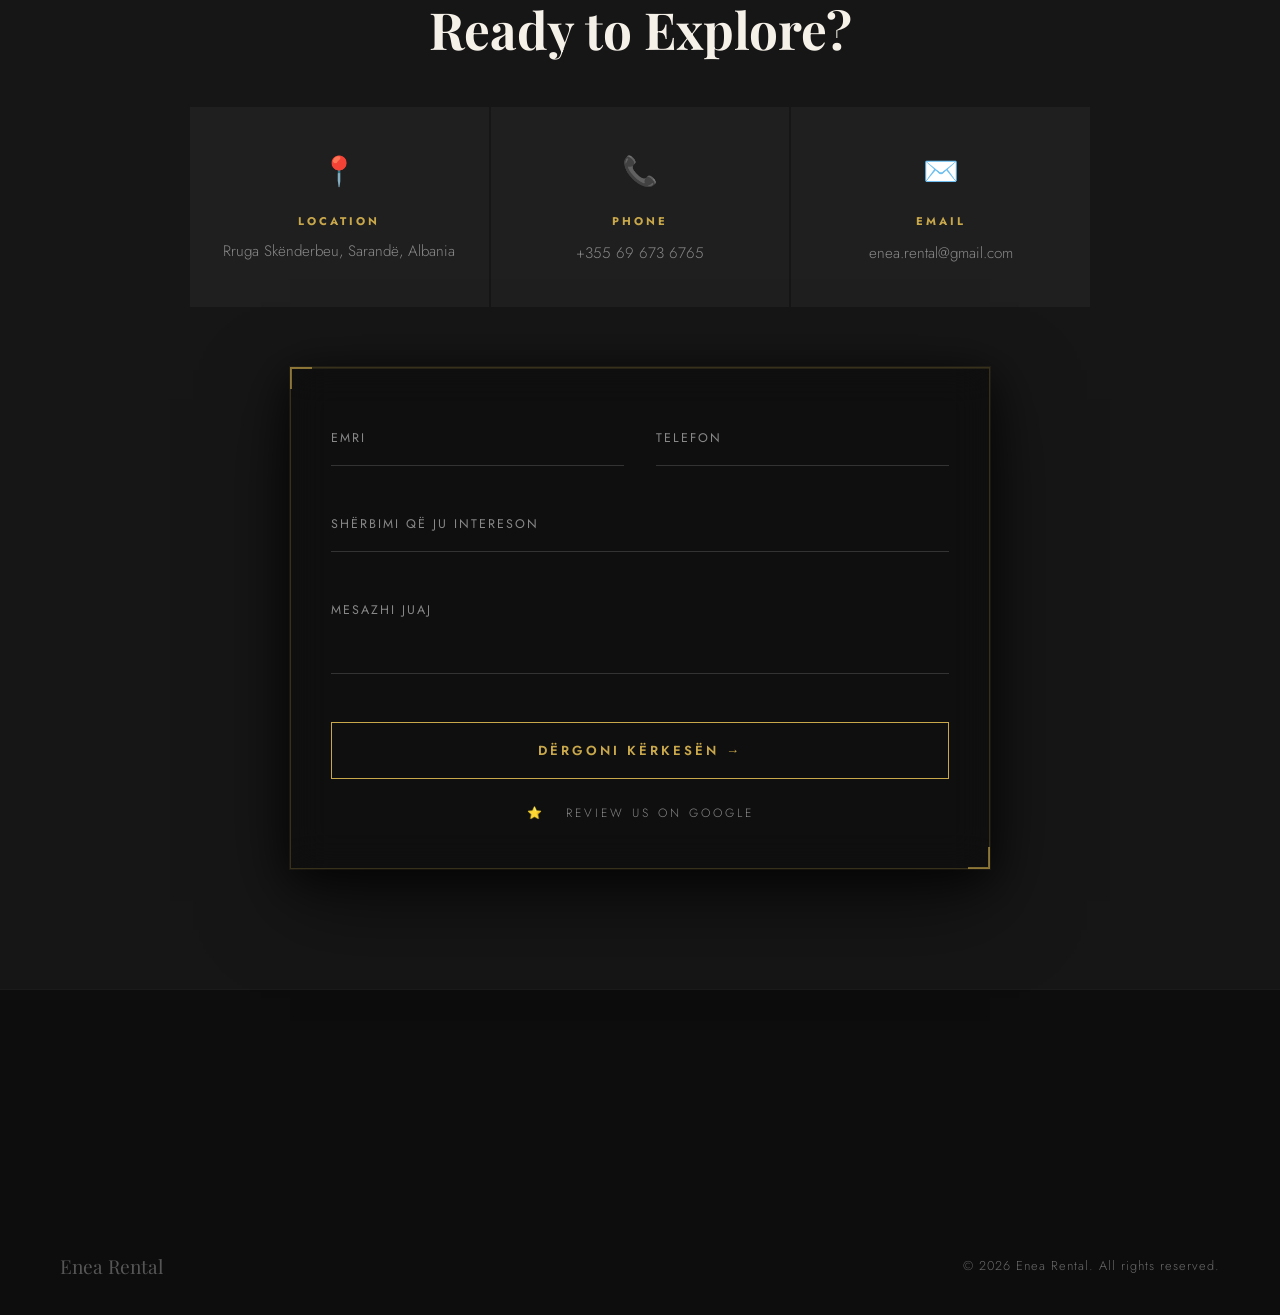
==== commit 1243caf1: "enea rental" ====
--- a/index.html
+++ b/index.html
@@ -8,32 +8,77 @@
 <link rel="stylesheet" href="styles.css">
 </head>
 <body>
-
+<!-- WHATSAPP FLOAT -->
+<a href="https://wa.me/355696736765" class="float-wa" target="_blank">
+  <svg viewBox="0 0 24 24" fill="currentColor" width="24" height="24">
+    <path d="M17.472 14.382c-.297-.149-1.758-.867-2.03-.967-.273-.099-.471-.148-.67.15-.197.297-.767.966-.94 1.164-.173.199-.347.223-.644.075-.297-.15-1.255-.463-2.39-1.475-.883-.788-1.48-1.761-1.653-2.059-.173-.297-.018-.458.13-.606.134-.133.298-.347.446-.52.149-.174.198-.298.298-.497.099-.198.05-.371-.025-.52-.075-.149-.669-1.612-.916-2.207-.242-.579-.487-.5-.669-.51-.173-.008-.371-.01-.57-.01-.198 0-.52.074-.792.372-.272.297-1.04 1.016-1.04 2.479 0 1.462 1.065 2.875 1.213 3.074.149.198 2.096 3.2 5.077 4.487.709.306 1.262.489 1.694.625.712.227 1.36.195 1.871.118.571-.085 1.758-.719 2.006-1.413.248-.694.248-1.289.173-1.413-.074-.124-.272-.198-.57-.347z"/>
+    <path d="M12 0C5.373 0 0 5.373 0 12c0 2.123.554 4.118 1.528 5.855L.057 23.428a.75.75 0 00.915.915l5.573-1.471A11.943 11.943 0 0012 24c6.627 0 12-5.373 12-12S18.627 0 12 0zm0 21.75a9.726 9.726 0 01-4.953-1.355l-.355-.211-3.676.97.984-3.595-.232-.371A9.722 9.722 0 012.25 12C2.25 6.615 6.615 2.25 12 2.25S21.75 6.615 21.75 12 17.385 21.75 12 21.75z"/>
+  </svg>
+</a>
+
+<!-- INSTAGRAM FLOAT -->
+<a href="https://www.instagram.com/enea_rental" class="float-ig" target="_blank">
+  <svg viewBox="0 0 24 24" fill="none" stroke="currentColor" stroke-width="1.8" stroke-linecap="round" stroke-linejoin="round" width="22" height="22">
+    <rect x="2" y="2" width="20" height="20" rx="5" ry="5"/>
+    <circle cx="12" cy="12" r="4"/>
+    <circle cx="17.5" cy="6.5" r="0.8" fill="currentColor" stroke="none"/>
+  </svg>
+</a>
 <!-- NAV -->
 <nav>
   <a class="nav-logo" href="#">Enea Rental</a>
-  <ul class="nav-links">
-    <li><a href="#services">Services</a></li>
-    <li><a href="#about">About</a></li>
-    <li><a href="#contact">Contact</a></li>
-  </ul>
+
+  <button class="hamburger" id="hamburger" onclick="toggleMenu()">
+    <span></span>
+    <span></span>
+    <span></span>
+  </button>
+
+  <div class="nav-overlay" id="navOverlay" onclick="toggleMenu()"></div>
+
+  <div class="nav-panel" id="navPanel">
+    <div class="nav-panel-header">
+      <span class="nav-panel-logo">Enea Rental</span>
+      <button class="nav-close" onclick="toggleMenu()">✕</button>
+    </div>
+    <ul class="nav-panel-links">
+      <li><a href="#services" onclick="toggleMenu()"><span class="nav-num">01</span>Services</a></li>
+      <li><a href="#about" onclick="toggleMenu()"><span class="nav-num">02</span>About</a></li>
+      <li><a href="#contact" onclick="toggleMenu()"><span class="nav-num">03</span>Contact</a></li>
+      <li><a href="#community" onclick="toggleMenu()"><span class="nav-num">04</span>Community</a></li>
+    </ul>
+    <div class="nav-panel-footer">
+      <a href="tel:+355696736765" class="nav-call">📞 +355 69 673 6765</a>
+      <a href="https://wa.me/355696736765" target="_blank" class="nav-wa">💬 WhatsApp</a>
+      <p>📍 Rruga Skënderbeu, Sarandë</p>
+    </div>
+  </div>
 </nav>
 
 <!-- HERO -->
 <section class="hero" id="home">
   <div class="hero-bg"></div>
-  <div class="hero-image"></div>
+
+  <video class="hero-video" autoplay muted loop playsinline>
+    <source src="herocontentvideo.mp4" type="video/mp4">
+  </video>
+  <div class="hero-video-overlay"></div>
+
   <div class="hero-content">
-    <p class="hero-eyebrow">Albania's Premier Rental Company</p>
-    <h1 class="hero-title">
-      Explore <span>Albania</span><br>Your Way
-    </h1>
-    <p class="hero-sub">Cars, boats, apartments, tours & souvenirs — everything you need for an unforgettable experience.</p>
-    <a href="#services" class="btn">Our Services</a>
-    <a href="#contact" class="btn btn-outline">Get in Touch</a>
-  </div>
+    <div class="hero-box">
+      <p class="hero-eyebrow">Albania's Premier Rental Company</p>
+      <h1 class="hero-title">
+        Explore <span>Albania</span><br>Your Way
+      </h1>
+      <p class="hero-sub">Cars, boats, apartments, tours & souvenirs — everything you need for an unforgettable experience.</p>
+      <div class="hero-btns">
+        <a href="#services" class="btn">Our Services</a>
+        <a href="#contact" class="btn btn-outline">Get in Touch</a>
+      </div>
+    </div>
+  </div>
+
   <div class="scroll-indicator">
-    <div class="scroll-line"></div>
   </div>
 </section>
 
@@ -216,27 +261,68 @@
     <div class="gold-divider"></div>
     <p>Enea Rental was founded with a simple mission: to make exploring Sarandë effortless and extraordinary. We are a local company with deep roots in the country, passionate about sharing our homeland's beauty with visitors from around the world.</p>
     <p>Whether you're a solo traveler, a couple, or a family — we tailor our services to your needs. Our team is available 24/7 to ensure your experience is seamless from start to finish.</p>
-    <div class="stats-row">
-      <div class="stat-item">
-        <h4>500+</h4>
-        <p>Happy Clients</p>
-      </div>
-      <div class="stat-item">
-        <h4>5</h4>
-        <p>Services</p>
-      </div>
-      <div class="stat-item">
-        <h4>24/7</h4>
-        <p>Support</p>
-      </div>
-    </div>
   </div>
 </section>
 
+<!-- STATS TICKER -->
+<div class="stats-ticker">
+  <div class="stats-track">
+    <span>500+ Happy Clients</span>
+    <span class="ticker-dot">★</span>
+    <span>5 Services</span>
+    <span class="ticker-dot">★</span>
+    <span>24/7 Support</span>
+    <span class="ticker-dot">★</span>
+    <span>500+ Happy Clients</span>
+    <span class="ticker-dot">★</span>
+    <span>5 Services</span>
+    <span class="ticker-dot">★</span>
+    <span>24/7 Support</span>
+    <span class="ticker-dot">★</span>
+  </div>
+</div>
+<!-- COMMUNITY -->
+<section id="community">
+  <div class="community-intro">
+    <p class="section-label">Through our clients' eyes</p>
+    <h2 class="section-title">Our <em>Community</em></h2>
+    <div class="gold-divider" style="margin: 0 auto 32px;"></div>
+  </div>
+
+  <div class="reviews-grid">
+    <div class="review-card" onclick="openModal('modal1')">
+      <div class="review-photo" style="background-image: url('felicia.jpeg')"></div>
+      <div class="review-hover">
+        <span class="click-label">Click for the review</span>
+      </div>
+    </div>
+
+    <div class="review-card" onclick="openModal('modal2')">
+      <div class="review-photo" style="background-image: url('2..jpeg')"></div>
+      <div class="review-hover">
+        <span class="click-label">Click for the review</span>
+      </div>
+    </div>
+
+    <div class="review-card" onclick="openModal('modal3')">
+      <div class="review-photo" style="background-image: url('sofi.jpeg')"></div>
+      <div class="review-hover">
+        <span class="click-label">Click for the review</span>
+      </div>
+    </div>
+  </div>
+
+  <div class="community-cta">
+    <a href="https://share.google/xKxvjRzTdyDcfhRxs" target="_blank" class="btn-write-review">
+      Write a Review
+    </a>
+  </div>
+</section>
 <!-- CONTACT -->
 <section id="contact">
   <p class="section-label">Get In Touch</p>
   <h2 class="section-title">Ready to Explore?</h2>
+
   <div class="contact-grid">
     <div class="contact-item">
       <span>📍</span>
@@ -246,30 +332,92 @@
     <div class="contact-item">
       <span>📞</span>
       <h4>Phone</h4>
-      <a href="tel:+35569673675">+355 69 673 675</a>
+      <a href="tel:+355696736765">+355 69 673 6765</a>
     </div>
     <div class="contact-item">
       <span>✉️</span>
       <h4>Email</h4>
       <a href="mailto:enea.rental@gmail.com">enea.rental@gmail.com</a>
     </div>
-    <div class="contact-item">
-      <span>⭐</span>
-      <h4>Reviews</h4>
-      <a href="https://share.google/xKxvjRzTdyDcfhRxs" target="_blank">See on Google</a>
-    </div>
-  </div>
-  <a href="https://share.google/xKxvjRzTdyDcfhRxs" target="_blank" class="google-btn">
-    ⭐ &nbsp; Review Us on Google
-  </a>
+  </div>
+
+  <div class="contact-form reveal">
+    <div class="form-row">
+      <div class="field">
+        <input type="text" placeholder=" " id="fname"/>
+        <label for="fname">Emri</label>
+      </div>
+      <div class="field">
+        <input type="text" placeholder=" " id="ftel"/>
+        <label for="ftel">Telefon</label>
+      </div>
+    </div>
+    <div class="field field-full">
+      <input type="text" placeholder=" " id="fsubj"/>
+      <label for="fsubj">Shërbimi që ju intereson</label>
+    </div>
+    <div class="field field-full">
+      <textarea placeholder=" " id="fmsg"></textarea>
+      <label for="fmsg">Mesazhi juaj</label>
+    </div>
+    <button class="btn-send" onclick="submitForm()">Dërgoni Kërkesën →</button>
+    <a href="https://share.google/xKxvjRzTdyDcfhRxs" target="_blank" class="reviews-link">
+      ⭐ &nbsp; Review Us on Google
+    </a>
+  </div>
 </section>
 
-<!-- FOOTER -->
-<footer>
-  <div class="footer-logo">Enea Rental</div>
-  <p>© 2025 Enea Rental. All rights reserved.</p>
+<!-- MODALS -->
+<div class="modal-overlay" id="modal1" onclick="closeModal('modal1')">
+  <div class="modal-box" onclick="event.stopPropagation()">
+    <button class="modal-close" onclick="closeModal('modal1')">✕</button>
+    <div class="modal-avatar">F</div>
+    <div class="modal-stars">★★★★★</div>
+    <p class="modal-name">Felicia</p>
+    <p class="modal-service">Private Tour</p>
+    <p class="modal-text">"Enea went above & beyond to ensure we saw everything on our list. We saw Butrint, Gjirokaster, The Blue Eye & Kalaja e Lëkurësit. The tour guide was very friendly & knowledgeable about Albania. The price of the tour was very reasonable. Enea also made us a few videos from our trip — a sweet gift that showed great gratitude to their customers. Thank you for an amazing day!"</p>
+  </div>
+</div>
+
+<div class="modal-overlay" id="modal2" onclick="closeModal('modal2')">
+  <div class="modal-box" onclick="event.stopPropagation()">
+    <button class="modal-close" onclick="closeModal('modal2')">✕</button>
+    <div class="modal-avatar">G</div>
+    <div class="modal-stars">★★★★★</div>
+    <p class="modal-name">Georgina Perez</p>
+    <p class="modal-service">Car Rental & Apartment</p>
+    <p class="modal-text">"Enea car rental is the place where you need to be. Very helpful, comfort and good prices. They actually gave us a free lift to the Ferry on our last day. They have an Airbnb and their Café menu is so delicious. Try it all and you won't regret it! Recommend them 100%. Thank you Enea for our first experience in Saranda!"</p>
+  </div>
+</div>
+
+<div class="modal-overlay" id="modal3" onclick="closeModal('modal3')">
+  <div class="modal-box" onclick="event.stopPropagation()">
+    <button class="modal-close" onclick="closeModal('modal3')">✕</button>
+    <div class="modal-avatar">S</div>
+    <div class="modal-stars">★★★★★</div>
+    <p class="modal-name">Sofi Krylova</p>
+    <p class="modal-service">Car Rental</p>
+    <p class="modal-text">"Totally recommend! We rented Toyota Yaris for our trip around Albania and the car was great as well as the service and very nice support during our rental period. We had to pay a fee for parking because we parked in the wrong spot and Enea Rental team helped us to solve it easily."</p>
+  </div>
+</div>
+
+<!-- Footer -->
+ <footer>
+  <div class="footer-map">
+    <iframe
+      src="https://www.google.com/maps/embed?pb=!1m18!1m12!1m3!1d2981.234!2d20.0136291!3d39.8717187!2m3!1f0!2f0!3f0!3m2!1i1024!2i768!4f13.1!3m3!1m2!1s0x135b153fde8e4c5d%3A0x45d75fbf1149d063!2sEnea%20Rental!5e0!3m2!1sen!2sal!4v1234567890"
+      width="100%" height="100%"
+      style="border:0;"
+      allowfullscreen=""
+      loading="lazy"
+      referrerpolicy="no-referrer-when-downgrade">
+    </iframe>
+      <div class="footer-top">
+    <div class="footer-logo">Enea Rental</div>
+    <p>© 2026 Enea Rental. All rights reserved.</p>
+  </div>
+  </div>
 </footer>
-
 <script src="script.js"></script>
 </body>
 </html>
--- a/styles.css
+++ b/styles.css
@@ -10,9 +10,7 @@
 }
 
 *, *::before, *::after { box-sizing: border-box; margin: 0; padding: 0; }
-
 html { scroll-behavior: smooth; }
-
 body {
   background: var(--dark);
   color: var(--cream);
@@ -22,7 +20,7 @@
   overflow-x: hidden;
 }
 
-/* ── NAV ── */
+/* NAV */
 nav {
   position: fixed; top: 0; left: 0; width: 100%;
   z-index: 100;
@@ -31,532 +29,538 @@
   background: linear-gradient(to bottom, rgba(13,13,13,.95) 0%, transparent 100%);
   backdrop-filter: blur(4px);
 }
-
 .nav-logo {
   font-family: 'Playfair Display', serif;
-  font-size: 1.5rem;
-  color: var(--gold);
-  letter-spacing: 2px;
-  text-decoration: none;
-}
-
-.nav-links { display: flex; gap: 40px; list-style: none; }
-.nav-links a {
-  color: var(--cream);
-  text-decoration: none;
-  font-size: .85rem;
-  letter-spacing: 2px;
-  text-transform: uppercase;
-  transition: color .3s;
-}
-.nav-links a:hover { color: var(--gold); }
-
-/* ── HERO ── */
+  font-size: 1.5rem; color: var(--gold);
+  letter-spacing: 2px; text-decoration: none;
+}
+.nav-links { display: none; }
+.hamburger {
+  display: flex; flex-direction: column;
+  justify-content: center; gap: 5px;
+  width: 40px; height: 40px;
+  background: none; border: none;
+  cursor: pointer; padding: 4px; z-index: 600;
+}
+.hamburger span {
+  display: block; width: 100%; height: 1.5px;
+  background: var(--cream);
+  transition: transform 0.4s, opacity 0.3s, width 0.3s;
+  transform-origin: left;
+}
+.hamburger.open span:nth-child(1) { transform: rotate(45deg) translateY(-1px); }
+.hamburger.open span:nth-child(2) { opacity: 0; width: 0; }
+.hamburger.open span:nth-child(3) { transform: rotate(-45deg) translateY(1px); }
+.nav-overlay {
+  position: fixed; inset: 0;
+  background: rgba(13,13,13,.6);
+  backdrop-filter: blur(4px);
+  z-index: 700; opacity: 0;
+  pointer-events: none; transition: opacity 0.4s;
+}
+.nav-overlay.open { opacity: 1; pointer-events: all; }
+.nav-panel {
+  position: fixed; top: 0; right: 0;
+  width: 320px; height: 100vh;
+  background: var(--dark3);
+  border-left: 1px solid rgba(201,168,76,.15);
+  z-index: 800;
+  display: flex; flex-direction: column;
+  transform: translateX(100%);
+  transition: transform 0.5s cubic-bezier(0.25, 0.46, 0.45, 0.94);
+}
+.nav-panel.open { transform: translateX(0); }
+.nav-panel-header {
+  display: flex; justify-content: space-between; align-items: center;
+  padding: 28px 32px;
+  border-bottom: 1px solid rgba(255,255,255,.06);
+}
+.nav-panel-logo {
+  font-family: 'Playfair Display', serif;
+  font-size: 1.2rem; color: var(--gold); letter-spacing: 2px;
+}
+.nav-close {
+  background: none; border: none; font-size: 1rem; cursor: pointer;
+  color: var(--text-muted); width: 32px; height: 32px;
+  display: flex; align-items: center; justify-content: center; transition: color .3s;
+}
+.nav-close:hover { color: var(--gold); }
+.nav-panel-links {
+  list-style: none; flex: 1; padding: 40px 32px;
+  display: flex; flex-direction: column; gap: 4px;
+}
+.nav-panel-links li a {
+  display: flex; align-items: center; gap: 20px;
+  text-decoration: none; color: var(--cream);
+  font-size: 1.6rem; font-weight: 300;
+  font-family: 'Playfair Display', serif;
+  padding: 16px 0;
+  border-bottom: 1px solid rgba(255,255,255,.06);
+  transition: color 0.3s, padding-left 0.3s;
+}
+.nav-panel-links li a:hover { color: var(--gold); padding-left: 8px; }
+.nav-num {
+  font-size: 0.7rem; letter-spacing: 2px;
+  color: var(--gold); font-family: 'Jost', sans-serif; font-weight: 500;
+}
+.nav-panel-footer {
+  padding: 28px 32px;
+  border-top: 1px solid rgba(255,255,255,.06);
+  display: flex; flex-direction: column; gap: 10px;
+}
+.nav-call {
+  display: inline-flex; align-items: center; gap: 8px;
+  background: var(--dark); color: var(--cream);
+  padding: 12px 20px; text-decoration: none;
+  font-size: 0.82rem; font-weight: 500; letter-spacing: 1px;
+  border: 1px solid rgba(255,255,255,.08); transition: border-color .2s, color .2s;
+}
+.nav-call:hover { border-color: var(--gold); color: var(--gold); }
+.nav-wa {
+  display: inline-flex; align-items: center; gap: 8px;
+  background: #25d366; color: #fff;
+  padding: 12px 20px; text-decoration: none;
+  font-size: 0.82rem; font-weight: 500; letter-spacing: 1px; transition: opacity .2s;
+}
+.nav-wa:hover { opacity: 0.9; }
+.nav-panel-footer p { font-size: 0.78rem; color: var(--text-muted); letter-spacing: 1px; }
+
+/* HERO */
 .hero {
-  position: relative;
-  height: 100vh;
+  position: relative; height: 100vh;
   display: flex; align-items: center; justify-content: center;
-  text-align: center;
-  overflow: hidden;
-}
-
+  text-align: center; overflow: hidden;
+}
 .hero-bg {
   position: absolute; inset: 0;
-  background:
-    linear-gradient(160deg, rgba(201,168,76,.08) 0%, transparent 50%),
-    linear-gradient(to bottom, var(--dark) 0%, rgba(13,13,13,.5) 50%, var(--dark) 100%);
-}
-
-.hero-bg::before {
- display: none;
-}
-
-@keyframes gridMove {
-  0% { transform: translateY(0); }
-  100% { transform: translateY(60px); }
-}
-
+  background: linear-gradient(to bottom, var(--dark) 0%, transparent 15%, transparent 85%, var(--dark) 100%);
+  z-index: 2; pointer-events: none;
+}
+.hero-video {
+  position: absolute; inset: 0;
+  width: 100%; height: 100%; object-fit: cover; z-index: 1;
+}
+.hero-video-overlay {
+  position: absolute; inset: 0;
+  background: rgba(13,13,13,.52); z-index: 2;
+}
 .hero-content {
-  position: relative; z-index: 2;
-  animation: fadeUp .9s ease both;
-}
-  .hero-image {
-  position: absolute;
-  inset: 0;
-  background-image: url('ambienti/zyrajasht.jpg');
-  background-size: cover;
-  background-position: center;
-  opacity: 0.3;
-  z-index: 1;
-}
+  position: relative; z-index: 3;
+  animation: fadeUp .9s ease both; padding: 0 20px;
+}
+.hero-box {
+  background: rgba(13,13,13,.72);
+  border: 1px solid rgba(201,168,76,.22);
+  backdrop-filter: blur(18px); -webkit-backdrop-filter: blur(18px);
+  padding: 56px 64px; max-width: 680px; margin: 0 auto;
+  box-shadow: 0 0 0 1px rgba(201,168,76,.08), 0 8px 40px rgba(0,0,0,.7), 0 32px 80px rgba(0,0,0,.5), inset 0 1px 0 rgba(201,168,76,.12);
+  position: relative;
+}
+.hero-box::before, .hero-box::after {
+  content: ''; position: absolute;
+  width: 22px; height: 22px;
+  border-color: var(--gold); border-style: solid; opacity: 0.6;
+}
+.hero-box::before { top: -1px; left: -1px; border-width: 2px 0 0 2px; }
+.hero-box::after { bottom: -1px; right: -1px; border-width: 0 2px 2px 0; }
+.hero-btns { display: flex; gap: 16px; justify-content: center; flex-wrap: wrap; }
 @keyframes fadeUp {
   from { opacity:0; transform: translateY(40px); }
   to   { opacity:1; transform: translateY(0); }
 }
-
 .hero-eyebrow {
-  font-size: .75rem;
-  letter-spacing: 5px;
-  text-transform: uppercase;
-  color: var(--gold);
-  margin-bottom: 20px;
-}
-
+  font-size: .75rem; letter-spacing: 5px;
+  text-transform: uppercase; color: var(--gold); margin-bottom: 20px;
+}
 .hero-title {
   font-family: 'Playfair Display', serif;
   font-size: clamp(3rem, 8vw, 7rem);
-  line-height: 1.05;
-  font-weight: 700;
-  margin-bottom: 24px;
-}
-
+  line-height: 1.05; font-weight: 700; margin-bottom: 24px;
+}
 .hero-title span { color: var(--gold); font-style: italic; }
-
 .hero-sub {
-  font-size: 1rem;
-  color: var(--text-muted);
-  letter-spacing: 1px;
-  margin-bottom: 48px;
-  max-width: 500px;
-  margin-left: auto; margin-right: auto;
-}
-
+  font-size: 1rem; color: var(--text-muted); letter-spacing: 1px;
+  margin-bottom: 48px; max-width: 500px; margin-left: auto; margin-right: auto;
+}
+
+/* BUTTONS */
 .btn {
-  display: inline-block;
-  padding: 15px 44px;
-  background: var(--gold);
-  color: var(--dark);
-  font-family: 'Jost', sans-serif;
-  font-weight: 600;
-  font-size: .85rem;
-  letter-spacing: 3px;
-  text-transform: uppercase;
-  text-decoration: none;
-  transition: background .3s, transform .2s;
+  display: inline-block; padding: 15px 44px;
+  background: var(--gold); color: var(--dark);
+  font-family: 'Jost', sans-serif; font-weight: 600;
+  font-size: .85rem; letter-spacing: 3px; text-transform: uppercase;
+  text-decoration: none; transition: background .3s, transform .2s;
 }
 .btn:hover { background: var(--gold-light); transform: translateY(-2px); }
-
 .btn-outline {
-  background: transparent;
-  border: 1px solid var(--gold);
-  color: var(--gold);
-  margin-left: 16px;
+  background: transparent; border: 1px solid var(--gold); color: var(--gold);
 }
 .btn-outline:hover { background: rgba(201,168,76,.1); transform: translateY(-2px); }
 
+/* SCROLL */
 .scroll-indicator {
   position: absolute; bottom: 36px; left: 50%; transform: translateX(-50%);
   display: flex; flex-direction: column; align-items: center; gap: 8px;
   color: var(--text-muted); font-size: .7rem; letter-spacing: 3px;
-  text-transform: uppercase;
+  text-transform: uppercase; z-index: 3;
 }
 .scroll-line {
   width: 1px; height: 48px;
   background: linear-gradient(to bottom, var(--gold), transparent);
   animation: scrollPulse 2s ease infinite;
 }
-@keyframes scrollPulse {
-  0%,100% { opacity:.3; } 50% { opacity:1; }
-}
-
-/* ── SECTION BASE ── */
+@keyframes scrollPulse { 0%,100% { opacity:.3; } 50% { opacity:1; } }
+
+/* SECTION BASE */
 section { padding: 120px 60px; }
-
 .section-label {
-  font-size: .7rem;
-  letter-spacing: 5px;
-  text-transform: uppercase;
-  color: var(--gold);
-  margin-bottom: 12px;
-}
-
+  font-size: .7rem; letter-spacing: 5px;
+  text-transform: uppercase; color: var(--gold); margin-bottom: 12px;
+}
 .section-title {
   font-family: 'Playfair Display', serif;
   font-size: clamp(2rem, 4vw, 3.5rem);
-  font-weight: 700;
-  line-height: 1.15;
-  margin-bottom: 24px;
-}
-
-/* ── SERVICES ── */
+  font-weight: 700; line-height: 1.15; margin-bottom: 24px;
+}
+.gold-divider { width: 60px; height: 2px; background: var(--gold); margin-bottom: 32px; }
+
+/* SERVICES */
 #services { background: var(--dark2); }
-
 .services-intro {
-  display: grid;
-  grid-template-columns: 1fr 1fr;
-  gap: 80px;
-  align-items: end;
-  margin-bottom: 80px;
-}
-
-.services-intro p {
-  color: var(--text-muted);
-  font-size: 1.05rem;
-  line-height: 1.9;
-}
-
-.services-list {
-  display: flex;
-  flex-direction: column;
-  gap: 80px;
-}
-
+  display: grid; grid-template-columns: 1fr 1fr;
+  gap: 80px; align-items: end; margin-bottom: 80px;
+}
+.services-intro p { color: var(--text-muted); font-size: 1.05rem; line-height: 1.9; }
+.services-list { display: flex; flex-direction: column; gap: 80px; }
 .service-block {
-  display: grid;
-  grid-template-columns: 1fr 1fr;
-  gap: 0;
-  background: var(--dark3);
-  overflow: hidden;
-  position: relative;
-}
-
+  display: grid; grid-template-columns: 1fr 1fr;
+  gap: 0; background: var(--dark3); overflow: hidden; position: relative;
+}
 .service-block.reverse { direction: rtl; }
 .service-block.reverse > * { direction: ltr; }
-
-/* Carousel */
-.carousel {
-  position: relative;
-  overflow: hidden;
-  aspect-ratio: 4/3;
-  flex-shrink: 0;
-}
-
+.carousel { position: relative; overflow: hidden; aspect-ratio: 4/3; flex-shrink: 0; }
 .carousel-track {
-  display: flex;
-  height: 100%;
+  display: flex; height: 100%;
   transition: transform .6s cubic-bezier(.25,.46,.45,.94);
 }
-
-.carousel-slide {
-  min-width: 100%;
-  height: 100%;
-  position: relative;
-  overflow: hidden;
-}
-
+.carousel-slide { min-width: 100%; height: 100%; position: relative; overflow: hidden; }
 .carousel-slide img {
-  width: 100%; height: 100%;
-  object-fit: cover;
-  display: block;
-  transition: transform .6s ease;
-}
-
+  width: 100%; height: 100%; object-fit: cover;
+  display: block; transition: transform .6s ease;
+}
 .carousel:hover .carousel-slide img { transform: scale(1.04); }
-
 .carousel-btn {
   position: absolute; top: 50%; transform: translateY(-50%);
-  background: rgba(13,13,13,.7);
-  border: 1px solid rgba(201,168,76,.4);
-  color: var(--gold);
-  width: 44px; height: 44px;
+  background: rgba(13,13,13,.7); border: 1px solid rgba(201,168,76,.4);
+  color: var(--gold); width: 44px; height: 44px;
   display: flex; align-items: center; justify-content: center;
-  cursor: pointer;
-  font-size: 1.1rem;
-  z-index: 10;
-  transition: background .3s, border-color .3s;
-  backdrop-filter: blur(4px);
-}
-
+  cursor: pointer; font-size: 1.1rem; z-index: 10;
+  transition: background .3s, border-color .3s; backdrop-filter: blur(4px);
+}
 .carousel-btn:hover { background: rgba(201,168,76,.2); border-color: var(--gold); }
 .carousel-btn.prev { left: 14px; }
 .carousel-btn.next { right: 14px; }
-
 .carousel-dots {
   position: absolute; bottom: 14px; left: 50%; transform: translateX(-50%);
   display: flex; gap: 8px; z-index: 10;
 }
-
 .carousel-dot {
-  width: 6px; height: 6px;
-  background: rgba(255,255,255,.35);
-  border-radius: 50%;
-  cursor: pointer;
-  transition: background .3s, transform .3s;
-}
-
-.carousel-dot.active {
-  background: var(--gold);
-  transform: scale(1.3);
-}
-
-/* Service Info Panel */
+  width: 6px; height: 6px; background: rgba(255,255,255,.35);
+  border-radius: 50%; cursor: pointer; transition: background .3s, transform .3s;
+}
+.carousel-dot.active { background: var(--gold); transform: scale(1.3); }
 .service-info {
-  padding: 56px 52px;
-  display: flex;
-  flex-direction: column;
-  justify-content: center;
-  position: relative;
-}
-
+  padding: 56px 52px; display: flex;
+  flex-direction: column; justify-content: center; position: relative;
+}
 .service-info::before {
-  content: '';
-  position: absolute; top: 0; left: 0; width: 3px; height: 100%;
+  content: ''; position: absolute; top: 0; left: 0; width: 3px; height: 100%;
   background: linear-gradient(to bottom, var(--gold), transparent);
-  opacity: 0;
-  transition: opacity .4s;
-}
-
+  opacity: 0; transition: opacity .4s;
+}
 .service-block:hover .service-info::before { opacity: 1; }
-
 .service-num-label {
-  font-size: .7rem;
-  letter-spacing: 4px;
-  text-transform: uppercase;
-  color: var(--gold);
-  margin-bottom: 16px;
-}
-
+  font-size: .7rem; letter-spacing: 4px;
+  text-transform: uppercase; color: var(--gold); margin-bottom: 16px;
+}
 .service-info h3 {
   font-family: 'Playfair Display', serif;
   font-size: clamp(1.6rem, 2.5vw, 2.2rem);
-  color: var(--cream);
-  margin-bottom: 20px;
-  line-height: 1.2;
-}
-
-.service-info p {
-  color: var(--text-muted);
-  font-size: .98rem;
-  line-height: 1.9;
-  margin-bottom: 32px;
-}
-
-.service-features {
-  display: flex;
-  flex-wrap: wrap;
-  gap: 10px;
-}
-
+  color: var(--cream); margin-bottom: 20px; line-height: 1.2;
+}
+.service-info p { color: var(--text-muted); font-size: .98rem; line-height: 1.9; margin-bottom: 32px; }
+.service-features { display: flex; flex-wrap: wrap; gap: 10px; }
 .feature-tag {
-  padding: 6px 16px;
-  border: 1px solid rgba(201,168,76,.25);
-  font-size: .72rem;
-  letter-spacing: 2px;
-  text-transform: uppercase;
-  color: var(--gold);
-}
-
+  padding: 6px 16px; border: 1px solid rgba(201,168,76,.25);
+  font-size: .72rem; letter-spacing: 2px; text-transform: uppercase; color: var(--gold);
+}
 .service-bg-num {
   position: absolute; bottom: 16px; right: 24px;
-  font-size: 7rem;
-  font-family: 'Playfair Display', serif;
-  font-weight: 700;
-  color: rgba(201,168,76,.04);
-  line-height: 1;
-  user-select: none;
-  pointer-events: none;
-}
-
+  font-size: 7rem; font-family: 'Playfair Display', serif; font-weight: 700;
+  color: rgba(201,168,76,.04); line-height: 1; user-select: none; pointer-events: none;
+}
+.btn-whatsapp {
+  display: inline-flex; align-items: center; gap: 8px;
+  margin-top: 24px; padding: 12px 28px;
+  background: transparent; border: 1px solid var(--gold); color: var(--gold);
+  font-family: 'Jost', sans-serif; font-size: .8rem; font-weight: 600;
+  letter-spacing: 2px; text-transform: uppercase; text-decoration: none;
+  transition: background .3s, color .3s;
+}
+.btn-whatsapp:hover { background: var(--gold); color: var(--dark); }
+
+/* ABOUT */
+#about { display: grid; grid-template-columns: 1fr 1fr; gap: 100px; align-items: center; padding-bottom: 0; }
+.about-visual { position: relative; }
+.about-box {
+  width: 100%; aspect-ratio: 1/1; background: var(--dark3);
+  background-size: cover; background-image: url(ambienti/logo1.png);
+  background-position: center; background-repeat: no-repeat;
+  position: relative; overflow: hidden;
+}
+.about-box::after {
+  content: ''; position: absolute; inset: 0;
+  background: repeating-linear-gradient(45deg, rgba(201,168,76,.03) 0px, rgba(201,168,76,.03) 1px, transparent 1px, transparent 10px);
+}
+.about-text .section-title { margin-bottom: 28px; }
+.about-text p { color: var(--text-muted); margin-bottom: 20px; font-size: 1rem; line-height: 1.9; }
+
+/* STATS TICKER */
+.stats-ticker {
+  width: 100vw;
+  position: relative;
+  left: 50%;
+  transform: translateX(-50%);
+  margin-top: 80px;
+  padding: 40px 0;
+  border-top: 1px solid rgba(255,255,255,.08);
+  border-bottom: 1px solid rgba(255,255,255,.08);
+  overflow: hidden;
+  background: var(--dark);
+  mask-image: linear-gradient(to right, transparent, black 8%, black 92%, transparent);
+  -webkit-mask-image: linear-gradient(to right, transparent, black 8%, black 92%, transparent);
+}
+.stats-track {
+  display: flex; gap: 60px;
+  width: max-content;
+  animation: ticker 14s linear infinite;
+}
+.stats-track span {
+  font-family: 'Playfair Display', serif;
+  font-size: 1.2rem; color: var(--cream);
+  white-space: nowrap; font-weight: 400;
+}
+.ticker-dot { color: var(--gold) !important; font-size: .9rem !important; }
+@keyframes ticker {
+  0% { transform: translateX(0); }
+  100% { transform: translateX(-50%); }
+}
+
+/* CONTACT */
+#contact { background: var(--dark2); text-align: center; }
+#contact .section-label, #contact .section-title { text-align: center; }
+#contact .section-title { margin-bottom: 48px; }
+.contact-grid {
+  display: grid; grid-template-columns: repeat(3, 1fr);
+  gap: 2px; max-width: 900px; margin: 0 auto;
+}
+.contact-item { background: var(--dark3); padding: 40px 32px; transition: background .3s; }
+.contact-item:hover { background: rgba(201,168,76,.07); }
+.contact-item span { font-size: 1.8rem; display: block; margin-bottom: 16px; }
+.contact-item h4 {
+  font-size: .7rem; letter-spacing: 3px;
+  text-transform: uppercase; color: var(--gold); margin-bottom: 8px;
+}
+.contact-item p, .contact-item a { color: var(--text-muted); font-size: .95rem; text-decoration: none; }
+.contact-item a:hover { color: var(--gold); }
+.contact-form {
+  max-width: 700px; margin: 60px auto 0;
+  background: rgba(13,13,13,.72);
+  border: 1px solid rgba(201,168,76,.22);
+  backdrop-filter: blur(18px); -webkit-backdrop-filter: blur(18px);
+  padding: 44px 40px;
+  box-shadow: 0 0 0 1px rgba(201,168,76,.08), 0 8px 40px rgba(0,0,0,.7), 0 32px 80px rgba(0,0,0,.5), inset 0 1px 0 rgba(201,168,76,.12);
+  position: relative; text-align: left;
+}
+.contact-form::before, .contact-form::after {
+  content: ''; position: absolute;
+  width: 22px; height: 22px;
+  border-color: var(--gold); border-style: solid; opacity: 0.6;
+}
+.contact-form::before { top: -1px; left: -1px; border-width: 2px 0 0 2px; }
+.contact-form::after { bottom: -1px; right: -1px; border-width: 0 2px 2px 0; }
+.form-row { display: grid; grid-template-columns: 1fr 1fr; gap: 32px; margin-bottom: 32px; }
+.field { position: relative; }
+.field-full { margin-bottom: 32px; }
+.field input, .field textarea {
+  width: 100%; background: transparent; border: none;
+  border-bottom: 1px solid rgba(255,255,255,.15);
+  color: var(--cream); font-family: 'Jost', sans-serif;
+  font-size: 1rem; font-weight: 300; padding: 22px 0 8px;
+  outline: none; transition: border-color .3s; resize: none;
+}
+.field input:focus, .field textarea:focus { border-color: var(--gold); }
+.field label {
+  position: absolute; top: 16px; left: 0;
+  font-size: .78rem; font-weight: 400; color: var(--text-muted);
+  letter-spacing: 2px; text-transform: uppercase;
+  transition: all .25s ease; pointer-events: none;
+}
+.field input:focus ~ label,
+.field input:not(:placeholder-shown) ~ label,
+.field textarea:focus ~ label,
+.field textarea:not(:placeholder-shown) ~ label {
+  top: 2px; font-size: .6rem; letter-spacing: 3px; color: var(--gold);
+}
+.field textarea { min-height: 90px; }
+.btn-send {
+  width: 100%; margin-top: 8px; padding: 18px;
+  background: transparent; border: 1px solid var(--gold); color: var(--gold);
+  font-family: 'Jost', sans-serif; font-weight: 600; font-size: .82rem;
+  letter-spacing: 3px; text-transform: uppercase; cursor: pointer;
+  transition: background .3s, color .3s, transform .2s;
+}
+.btn-send:hover { background: var(--gold); color: var(--dark); transform: translateY(-2px); }
+.reviews-link {
+  display: block; text-align: center; margin-top: 24px;
+  font-size: .75rem; letter-spacing: 3px; text-transform: uppercase;
+  color: var(--text-muted); text-decoration: none; transition: color .3s;
+}
+.reviews-link:hover { color: var(--gold); }
+
+/* COMMUNITY */
+#community { background: var(--dark); padding: 120px 60px; text-align: center; }
+.community-intro { margin-bottom: 64px; }
+.community-intro .section-title em { font-style: italic; color: var(--gold); }
+.reviews-grid {
+  display: grid; grid-template-columns: repeat(3, 1fr);
+  gap: 4px; max-width: 1100px; margin: 0 auto 60px;
+}
+.review-card { position: relative; aspect-ratio: 3/4; overflow: hidden; cursor: pointer; }
+.review-photo {
+  width: 100%; height: 100%; background-size: cover;
+  background-position: center; transition: transform .6s ease;
+}
+.review-card:hover .review-photo { transform: scale(1.06); }
+.review-hover {
+  position: absolute; inset: 0;
+  background: rgba(13,13,13,.35);
+  display: flex; align-items: flex-end;
+  justify-content: center; padding-bottom: 28px;
+  opacity: 1; transition: background .4s ease;
+}
+.review-card:hover .review-hover { background: rgba(13,13,13,.6); }
+.click-label {
+  font-size: .58rem; letter-spacing: 8px;
+  text-transform: uppercase; color: rgba(255,255,255,.4); transition: color .3s;
+}
+.review-card:hover .click-label { color: var(--gold); }
+
+/* COMMUNITY CTA */
+.community-cta {
+  margin-top: 60px;
+  display: flex; flex-direction: column;
+  align-items: center; gap: 16px;
+}
+.community-cta-line {
+  width: 1px; height: 48px;
+  background: linear-gradient(to bottom, transparent, var(--gold));
+}
+.btn-write-review {
+  font-size: .7rem; letter-spacing: 5px;
+  text-transform: uppercase; color: var(--text-muted);
+  text-decoration: none; background: none;
+  border: none; padding: 0; cursor: pointer; transition: color .3s;
+}
+.btn-write-review:hover { color: var(--gold); }
+
+/* MODAL */
+.modal-overlay {
+  position: fixed; inset: 0; background: rgba(0,0,0,.85);
+  backdrop-filter: blur(8px); z-index: 999;
+  display: flex; align-items: center; justify-content: center;
+  opacity: 0; pointer-events: none; transition: opacity .4s ease; padding: 20px;
+}
+.modal-overlay.open { opacity: 1; pointer-events: all; }
+.modal-box {
+  background: var(--dark3); border: 1px solid rgba(201,168,76,.22);
+  padding: 52px 48px; max-width: 560px; width: 100%;
+  position: relative; box-shadow: 0 32px 80px rgba(0,0,0,.8);
+  text-align: center; animation: fadeUp .4s ease both;
+}
+.modal-close {
+  position: absolute; top: 20px; right: 20px;
+  background: none; border: none; color: var(--text-muted);
+  font-size: 1rem; cursor: pointer; transition: color .3s;
+  width: 32px; height: 32px;
+}
+.modal-close:hover { color: var(--gold); }
+.modal-avatar {
+  width: 60px; height: 60px; border-radius: 50%;
+  background: rgba(201,168,76,.15); border: 1px solid rgba(201,168,76,.3);
+  color: var(--gold); font-family: 'Playfair Display', serif; font-size: 1.6rem;
+  display: flex; align-items: center; justify-content: center; margin: 0 auto 20px;
+}
+.modal-stars { color: var(--gold); font-size: 1.1rem; letter-spacing: 4px; margin-bottom: 16px; }
+.modal-name { font-family: 'Playfair Display', serif; font-size: 1.3rem; color: var(--cream); margin-bottom: 4px; }
+.modal-service { font-size: .7rem; letter-spacing: 3px; text-transform: uppercase; color: var(--gold); margin-bottom: 28px; }
+.modal-text { color: var(--text-muted); font-size: .98rem; line-height: 1.9; font-style: italic; }
+
+/* FOOTER */
+footer { border-top: 1px solid rgba(255,255,255,.06); display: flex; flex-direction: column; }
+.footer-top {
+  padding: 32px 60px; display: flex;
+  align-items: center; justify-content: space-between;
+  border-bottom: 1px solid rgba(255,255,255,.06);
+}
+.footer-map { width: 100%; height: 220px; filter: grayscale(100%) invert(92%) contrast(83%); opacity: 0.85; transition: opacity .3s; }
+.footer-map:hover { opacity: 1; }
+footer p { font-size: .8rem; color: var(--text-muted); letter-spacing: 1px; }
+.footer-logo { font-family: 'Playfair Display', serif; font-size: 1.2rem; color: var(--gold); }
+
+/* FLOATS */
+.float-wa, .float-ig {
+  position: fixed; right: 24px;
+  width: 48px; height: 48px; border-radius: 50%;
+  display: flex; align-items: center; justify-content: center;
+  z-index: 200; transition: transform .3s, box-shadow .3s;
+}
+.float-wa {
+  bottom: 88px; background: #25d366; color: #fff;
+  box-shadow: 0 8px 30px rgba(37,211,102,.35);
+}
+.float-ig {
+  bottom: 28px;
+  background: radial-gradient(circle at 30% 110%, #f09433, #dc2743 50%, #bc1888);
+  color: #fff; box-shadow: 0 8px 30px rgba(220,39,67,.35);
+}
+.float-wa:hover, .float-ig:hover { transform: scale(1.12); box-shadow: 0 12px 40px rgba(0,0,0,.4); }
+
+/* RESPONSIVE */
 @media (max-width: 900px) {
-  .service-block,
-  .service-block.reverse { grid-template-columns: 1fr; direction: ltr; }
+  nav { padding: 20px 28px; }
+  section { padding: 80px 28px; }
+  .services-intro { grid-template-columns: 1fr; gap: 32px; }
+  #about { grid-template-columns: 1fr; gap: 60px; padding-bottom: 0; }
+  .about-visual { max-width: 400px; }
+  .service-block, .service-block.reverse { grid-template-columns: 1fr; direction: ltr; }
   .carousel { aspect-ratio: 16/9; }
   .service-info { padding: 36px 28px; }
-}
-
-/* ── ABOUT ── */
-#about {
-  display: grid;
-  grid-template-columns: 1fr 1fr;
-  gap: 100px;
-  align-items: center;
-}
-
-.about-visual { position: relative; }
-
-.about-box {
-  width: 100%;
-  aspect-ratio: 1/1;
-  background: var(--dark3);
-  background-size: cover;
-  background-image: url(ambienti/logo1.png);
-  background-position: center;
-  background-repeat: no-repeat;
-  position: relative;
-  overflow: hidden;
-}
-
-.about-box::after {
-  content: '';
-  position: absolute; inset: 0;
-  background:
-    repeating-linear-gradient(
-      45deg,
-      rgba(201,168,76,.03) 0px,
-      rgba(201,168,76,.03) 1px,
-      transparent 1px,
-      transparent 10px
-    );
-}
-
-
-.about-big-text {
-  font-family: 'Playfair Display', serif;
-  font-size: 6rem;
-  font-weight: 700;
-  color: var(--gold);
-  line-height: 1;
-}
-
-.about-small-text {
-  font-size: .75rem;
-  letter-spacing: 4px;
-  text-transform: uppercase;
-  color: var(--text-muted);
-}
-
-.about-accent-box {
-  position: absolute;
-  bottom: -24px; right: -24px;
-  width: 80px; height: 80px;
-  border: 1px solid var(--gold);
-  opacity: 0.5;
-}
-
-.about-text .section-title { margin-bottom: 28px; }
-
-.about-text p {
-  color: var(--text-muted);
-  margin-bottom: 20px;
-  font-size: 1rem;
-  line-height: 1.9;
-}
-
-.stats-row {
-  display: flex; gap: 48px;
-  margin-top: 48px;
-  padding-top: 40px;
-  border-top: 1px solid rgba(255,255,255,.08);
-}
-
-.stat-item h4 {
-  font-family: 'Playfair Display', serif;
-  font-size: 2.5rem;
-  color: var(--gold);
-  margin-bottom: 4px;
-}
-
-.stat-item p { font-size: .75rem; letter-spacing: 2px; text-transform: uppercase; color: var(--text-muted); }
-
-/* ── CONTACT ── */
-#contact { background: var(--dark2); text-align: center; }
-
-#contact .section-label,
-#contact .section-title { text-align: center; }
-
-#contact .section-title { margin-bottom: 48px; }
-
-.contact-grid {
-  display: grid;
-  grid-template-columns: repeat(auto-fit, minmax(220px, 1fr));
-  gap: 2px;
-  max-width: 900px;
-  margin: 0 auto 60px;
-}
-
-.contact-item {
-  background: var(--dark3);
-  padding: 40px 32px;
-  transition: background .3s;
-}
-
-.contact-item:hover { background: rgba(201,168,76,.07); }
-
-.contact-item span {
-  font-size: 1.8rem;
-  display: block;
-  margin-bottom: 16px;
-}
-
-.contact-item h4 {
-  font-size: .7rem;
-  letter-spacing: 3px;
-  text-transform: uppercase;
-  color: var(--gold);
-  margin-bottom: 8px;
-}
-
-.contact-item p, .contact-item a {
-  color: var(--text-muted);
-  font-size: .95rem;
-  text-decoration: none;
-}
-
-.contact-item a:hover { color: var(--gold); }
-
-.google-btn {
-  display: inline-flex; align-items: center; gap: 12px;
-  padding: 16px 40px;
-  border: 1px solid rgba(201,168,76,.4);
-  color: var(--cream);
-  text-decoration: none;
-  font-size: .85rem;
-  letter-spacing: 2px;
-  text-transform: uppercase;
-  transition: border-color .3s, color .3s;
-  margin-top: 16px;
-}
-
-.google-btn:hover { border-color: var(--gold); color: var(--gold); }
-
-/* ── FOOTER ── */
-footer {
-  padding: 40px 60px;
-  border-top: 1px solid rgba(255,255,255,.06);
-  display: flex; align-items: center; justify-content: space-between;
-}
-
-footer p { font-size: .8rem; color: var(--text-muted); letter-spacing: 1px; }
-
-.footer-logo {
-  font-family: 'Playfair Display', serif;
-  font-size: 1.2rem;
-  color: var(--gold);
-}
-
-/* ── DIVIDER ── */
-.gold-divider {
-  width: 60px; height: 2px;
-  background: var(--gold);
-  margin-bottom: 32px;
-}
-
-/* ── RESPONSIVE ── */
-@media (max-width: 900px) {
-  nav { padding: 20px 28px; }
-  .nav-links { gap: 24px; }
-  section { padding: 80px 28px; }
-  .services-intro { grid-template-columns: 1fr; gap: 32px; }
-  #about { grid-template-columns: 1fr; gap: 60px; }
-  .about-visual { max-width: 400px; }
+  .footer-top { flex-direction: column; gap: 16px; text-align: center; padding: 28px; }
+  .footer-map { height: 260px; }
+  #community { padding: 80px 28px; }
+  .reviews-grid { grid-template-columns: 1fr; max-width: 400px; }
+  .review-card { aspect-ratio: 4/3; }
   footer { flex-direction: column; gap: 16px; text-align: center; }
 }
 
 @media (max-width: 600px) {
-  .nav-links { display: none; }
+  nav { padding: 20px 24px; }
   .hero-title { font-size: 2.8rem; }
-  .btn-outline { display: none; }
-  .stats-row { flex-direction: column; gap: 28px; }
-}
-.btn-whatsapp {
-  display: inline-flex;
-  align-items: center;
-  gap: 8px;
-  margin-top: 24px;
-  padding: 12px 28px;
-  background: transparent;
-  border: 1px solid var(--gold);
-  color: var(--gold);
-  font-family: 'Jost', sans-serif;
-  font-size: .8rem;
-  font-weight: 600;
-  letter-spacing: 2px;
-  text-transform: uppercase;
-  text-decoration: none;
-  transition: background .3s, color .3s;
-}
-
-.btn-whatsapp:hover {
-  background: var(--gold);
-  color: var(--dark);
-}
+  .hero-box { padding: 36px 24px; }
+  .form-row { grid-template-columns: 1fr; gap: 0; }
+  .contact-form { padding: 28px 20px; }
+  .contact-grid { grid-template-columns: 1fr; }
+  .modal-box { padding: 36px 24px; }
+  .stats-track span { font-size: 1rem; }
+}
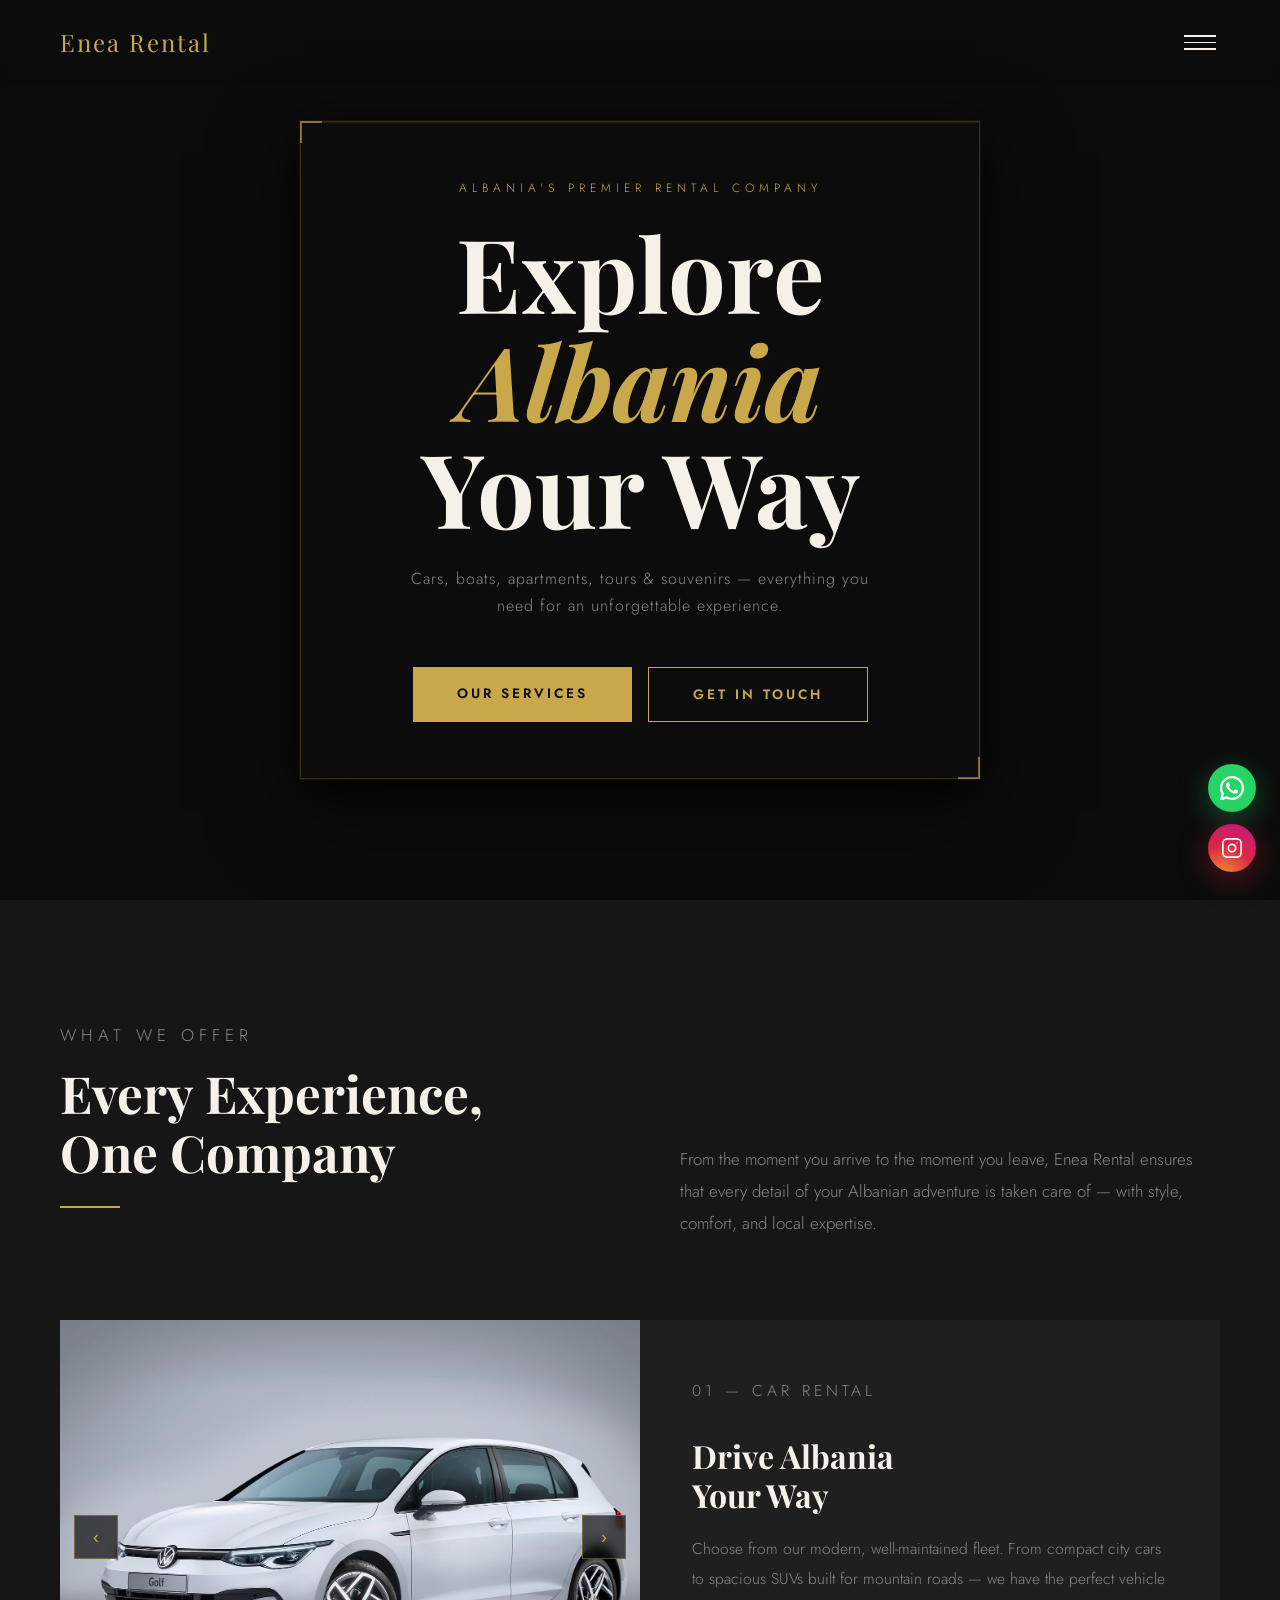
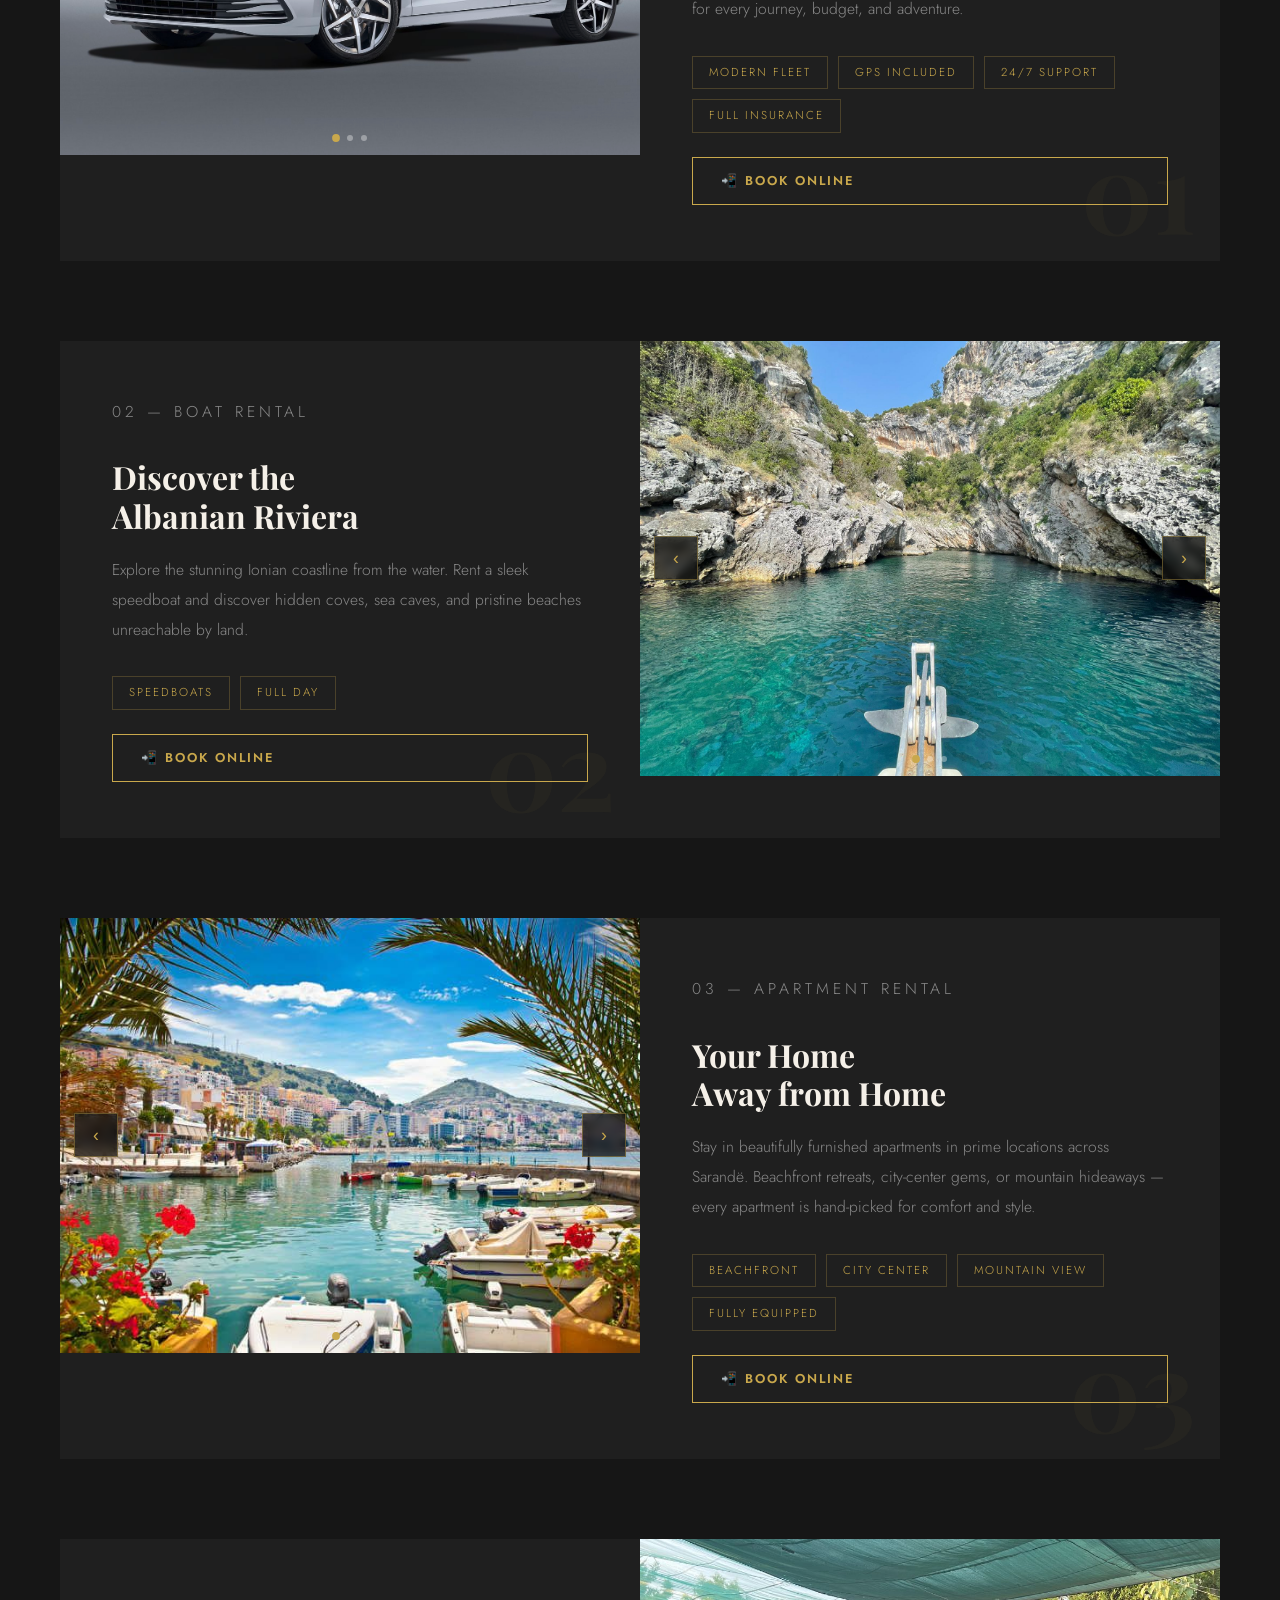
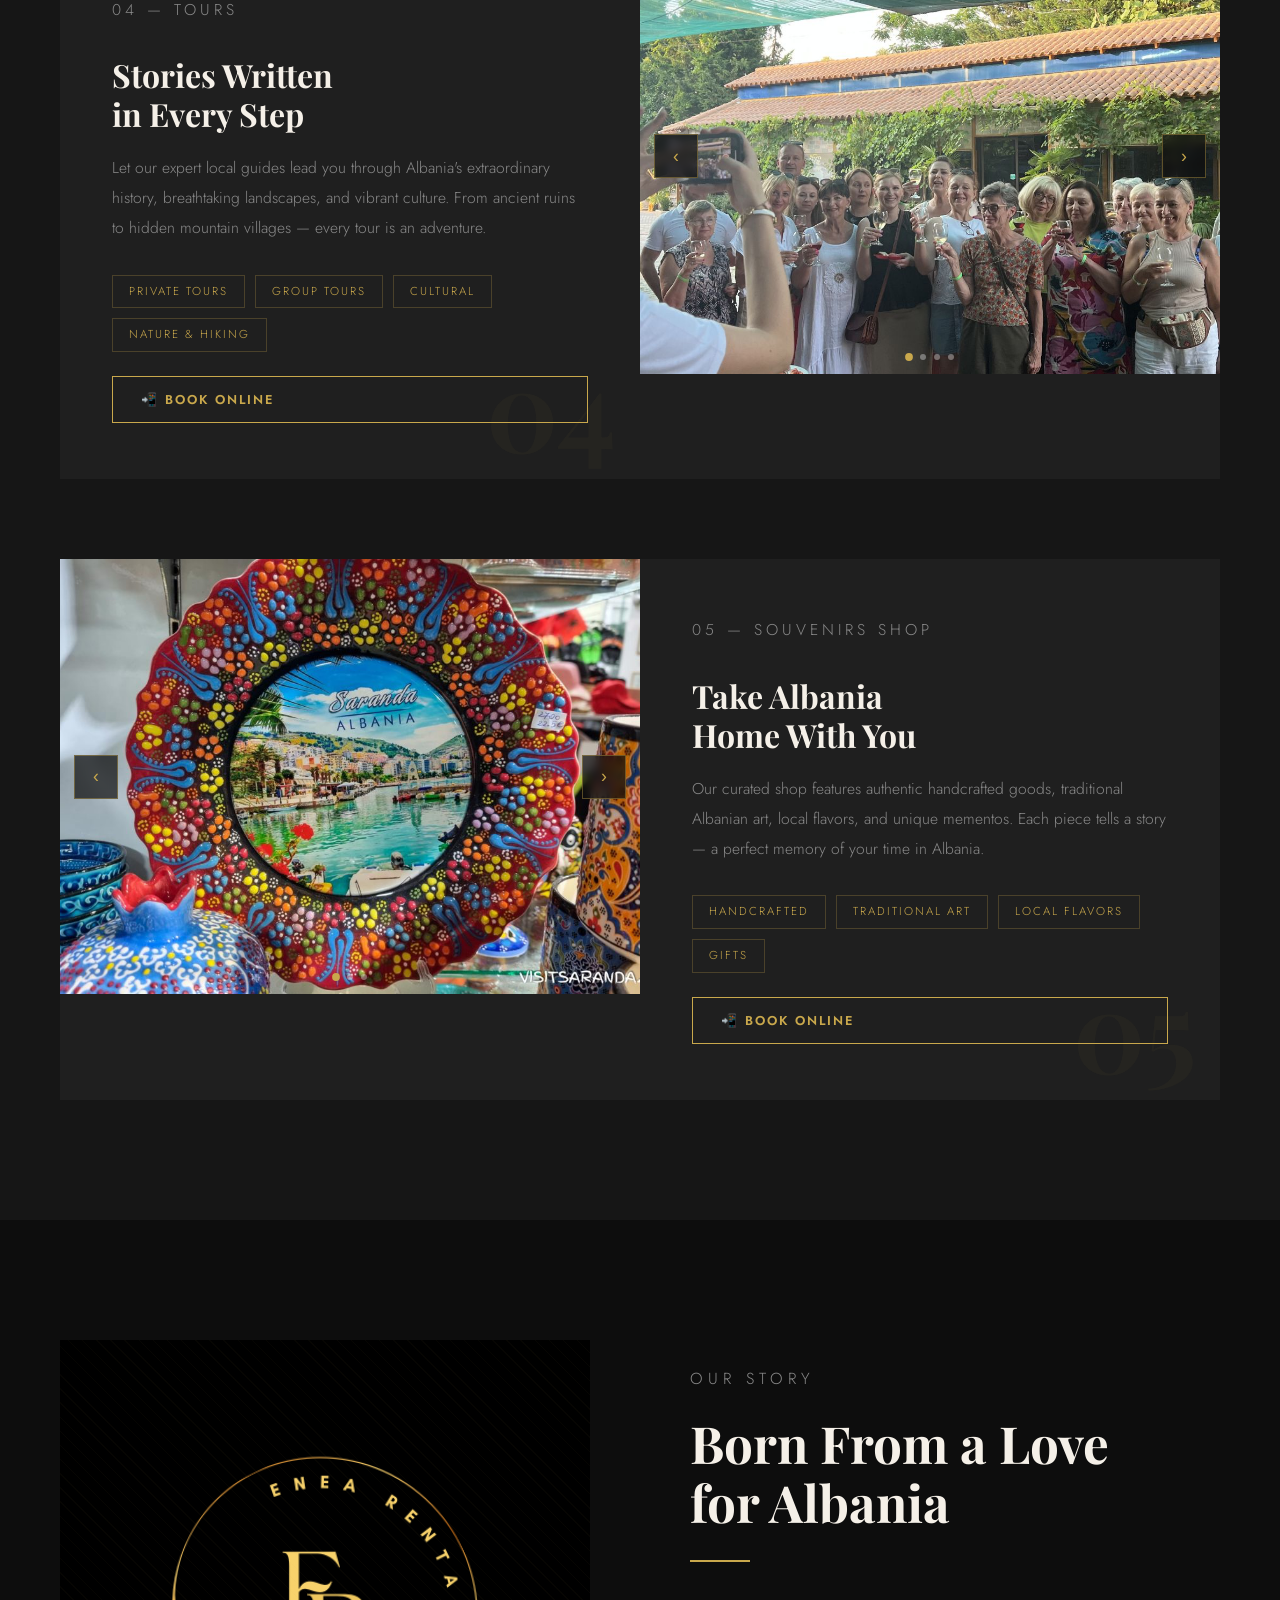
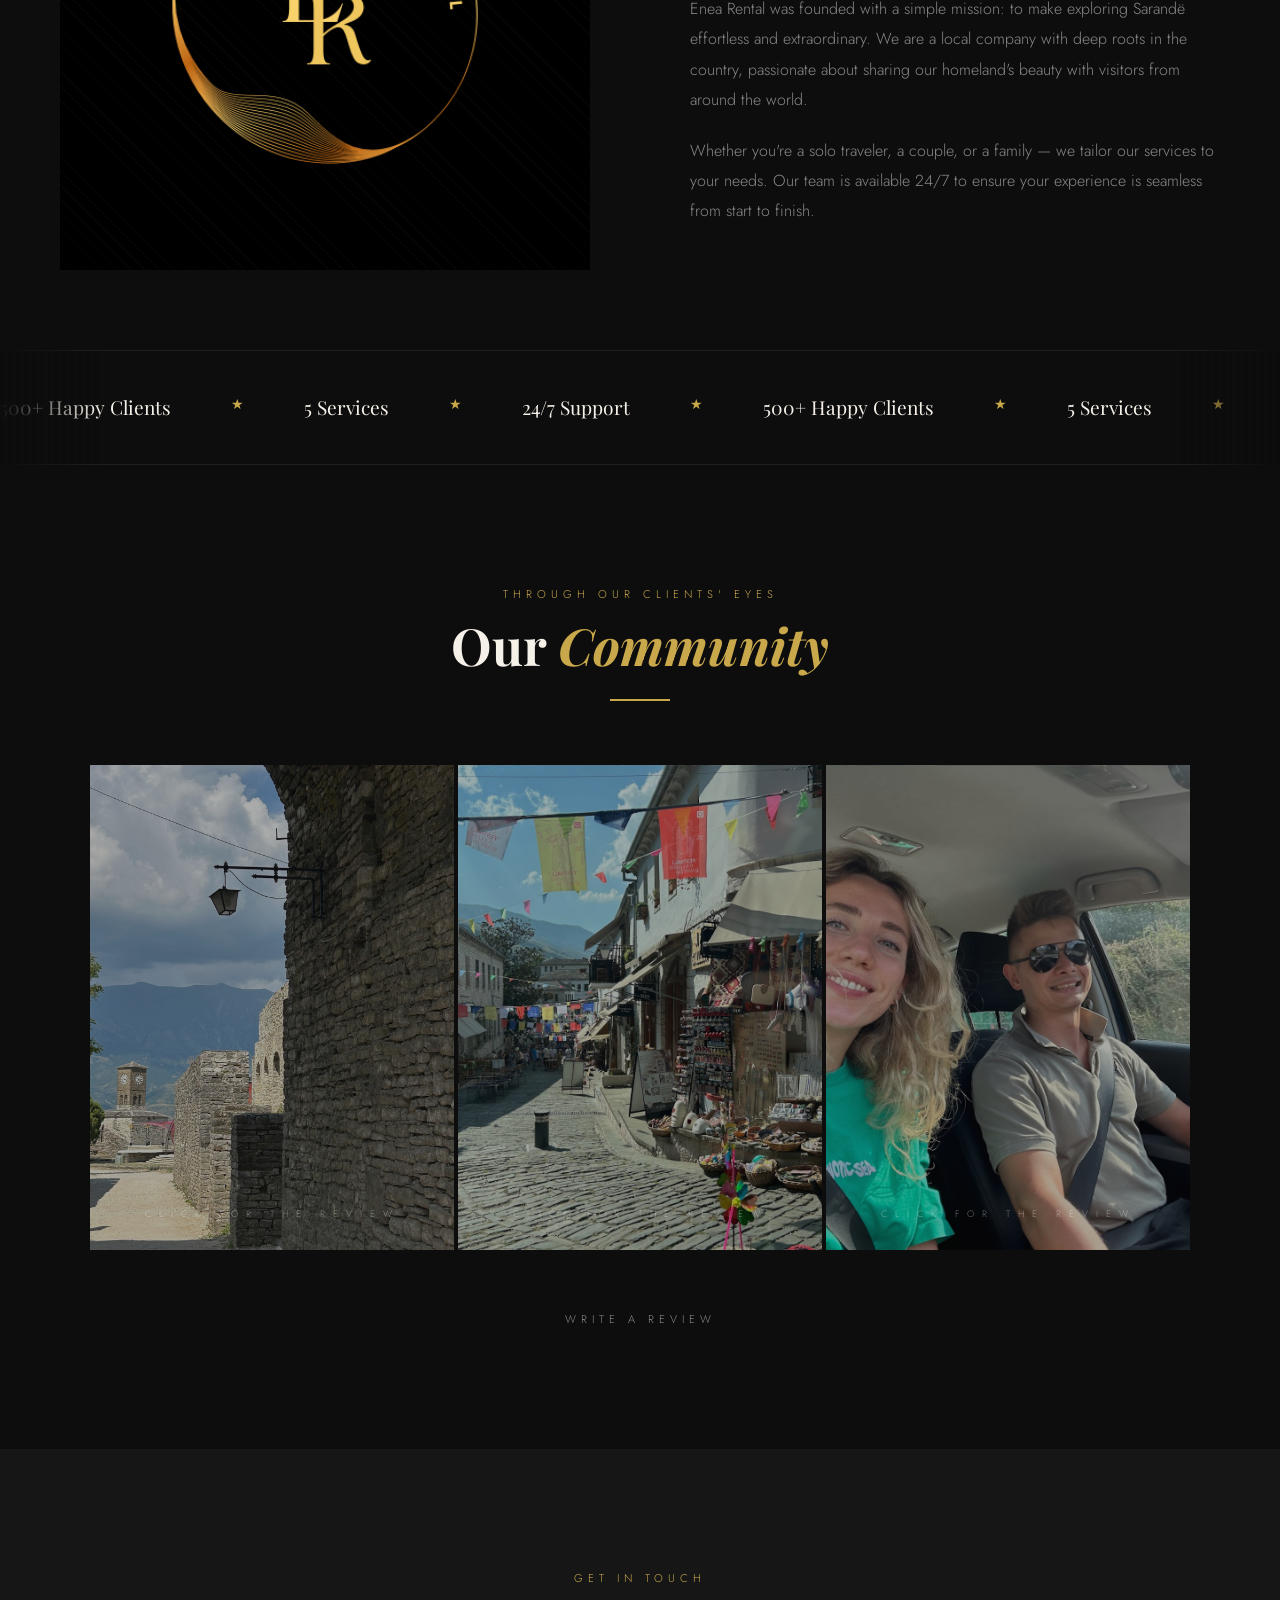
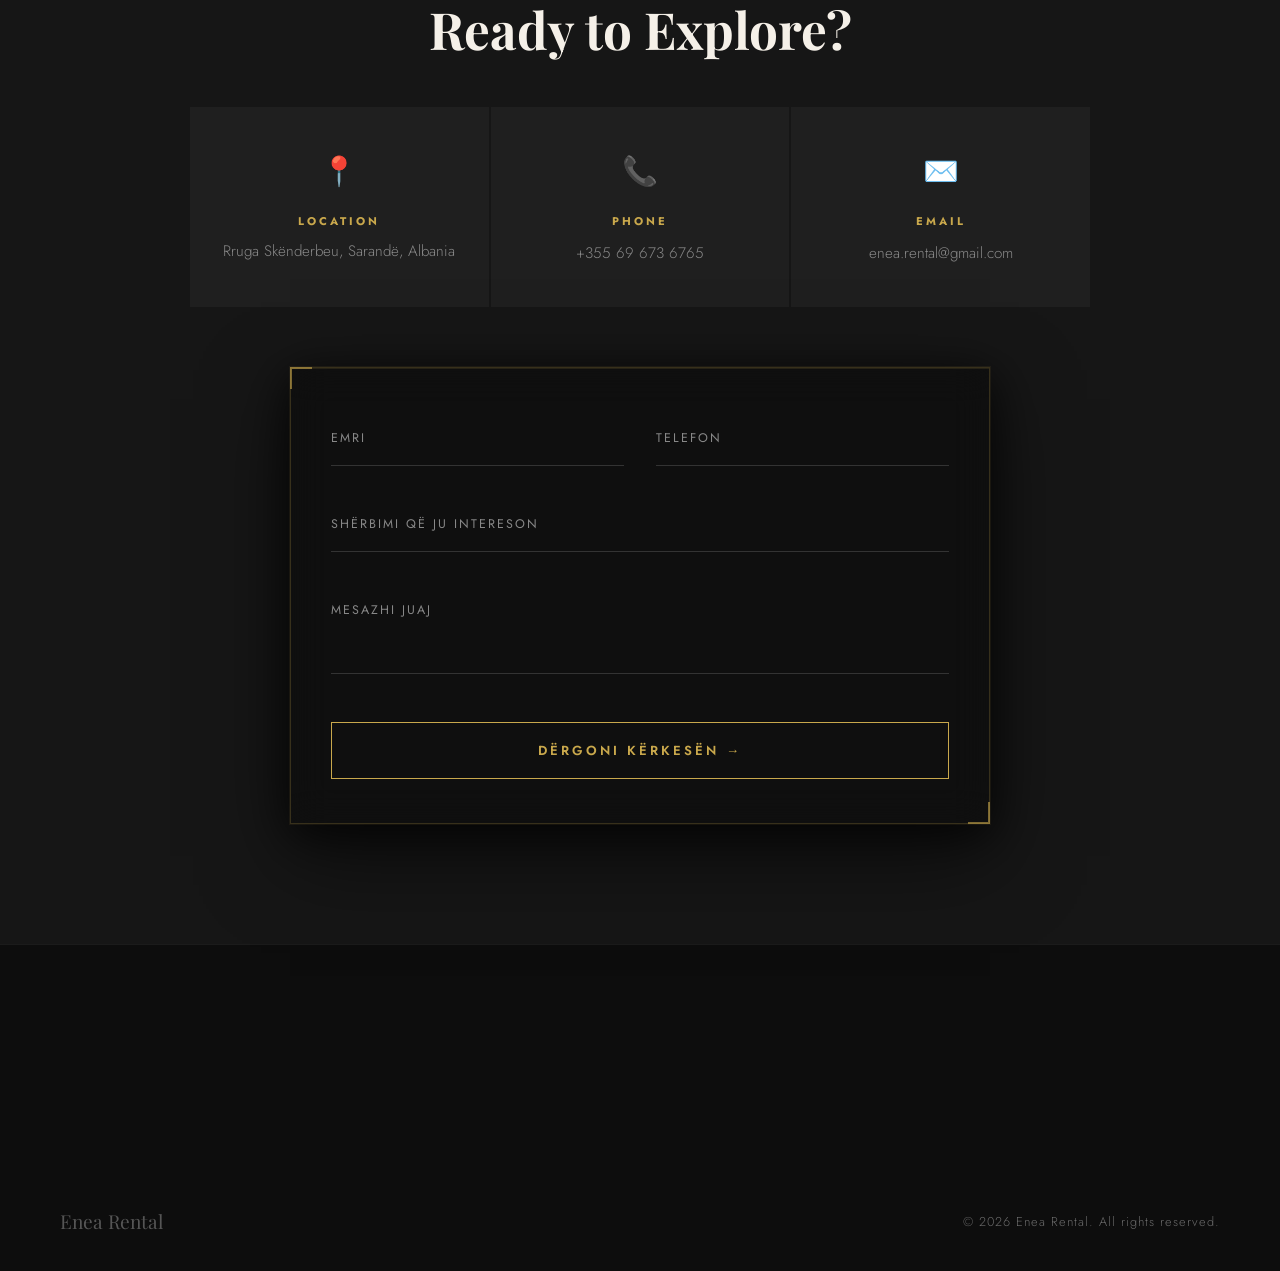
==== commit f24d6728: "enea rental" ====
--- a/index.html
+++ b/index.html
@@ -361,9 +361,6 @@
       <label for="fmsg">Mesazhi juaj</label>
     </div>
     <button class="btn-send" onclick="submitForm()">Dërgoni Kërkesën →</button>
-    <a href="https://share.google/xKxvjRzTdyDcfhRxs" target="_blank" class="reviews-link">
-      ⭐ &nbsp; Review Us on Google
-    </a>
   </div>
 </section>
 
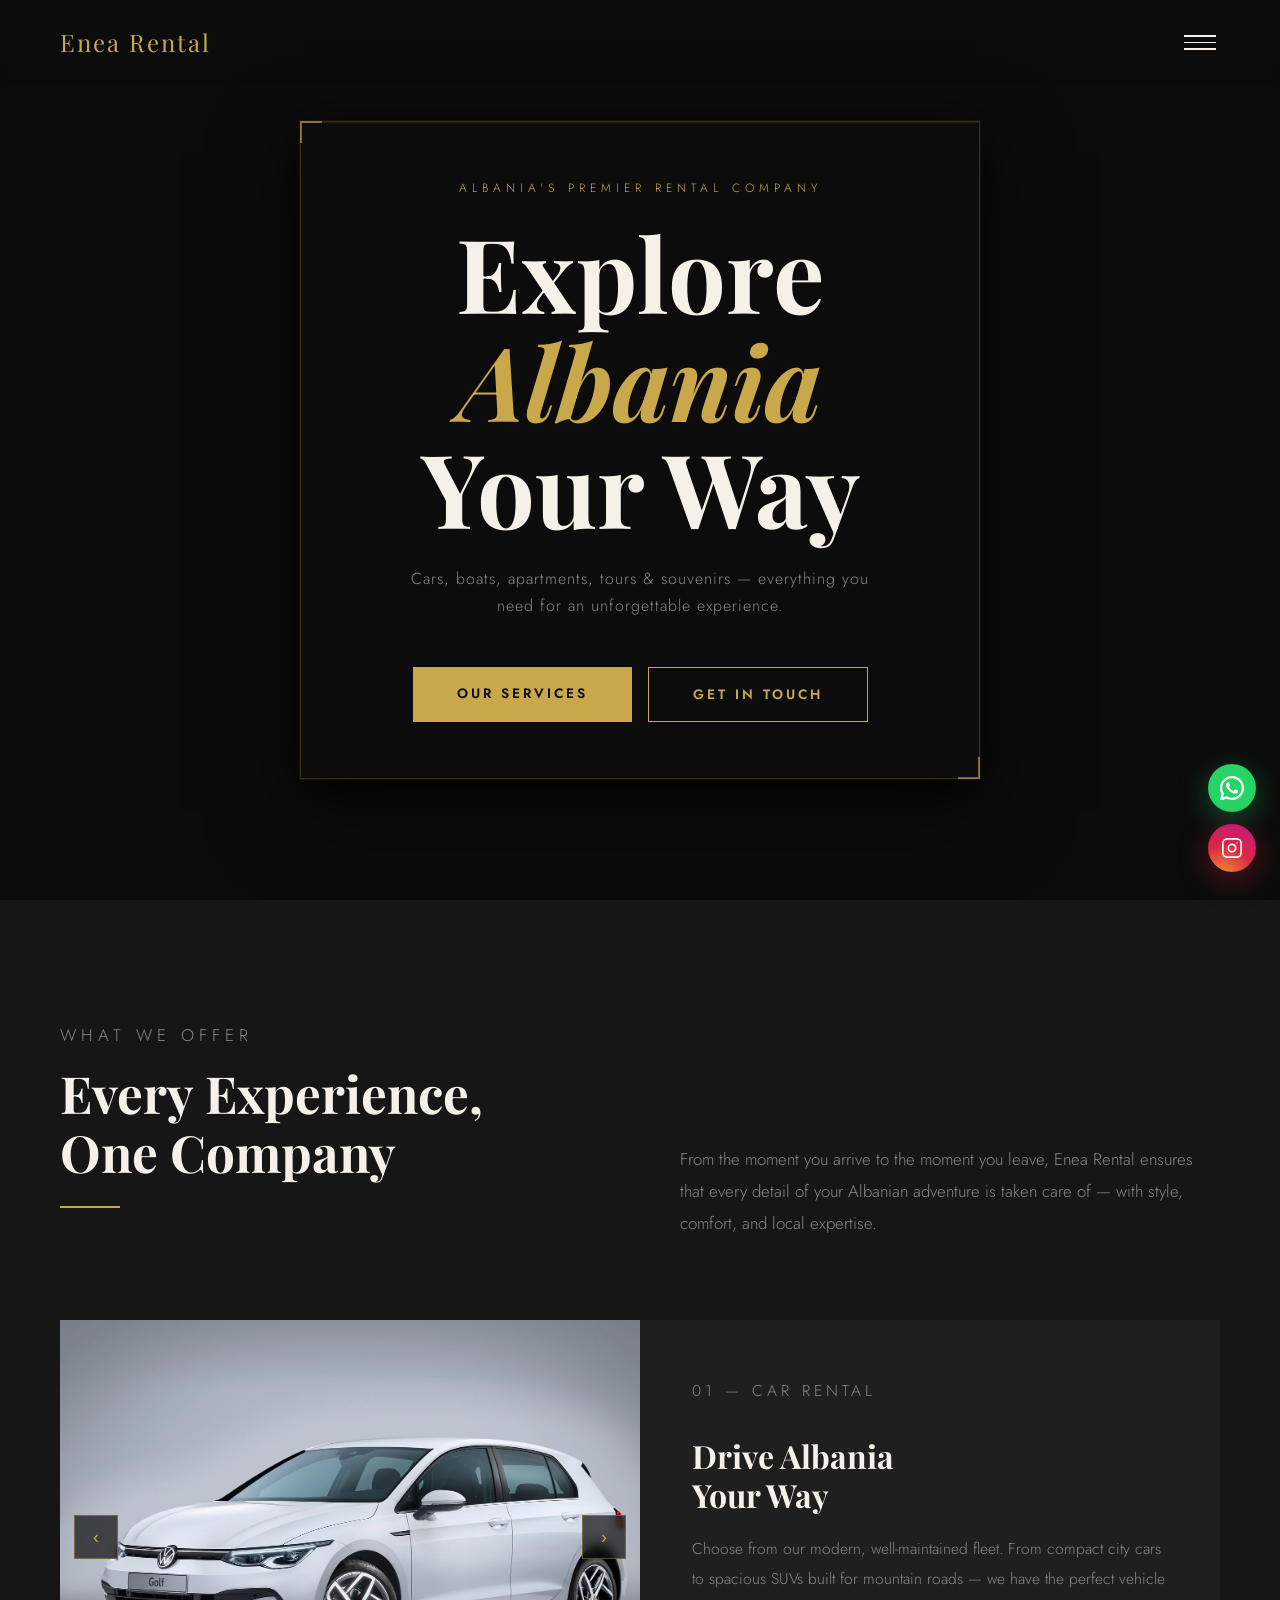
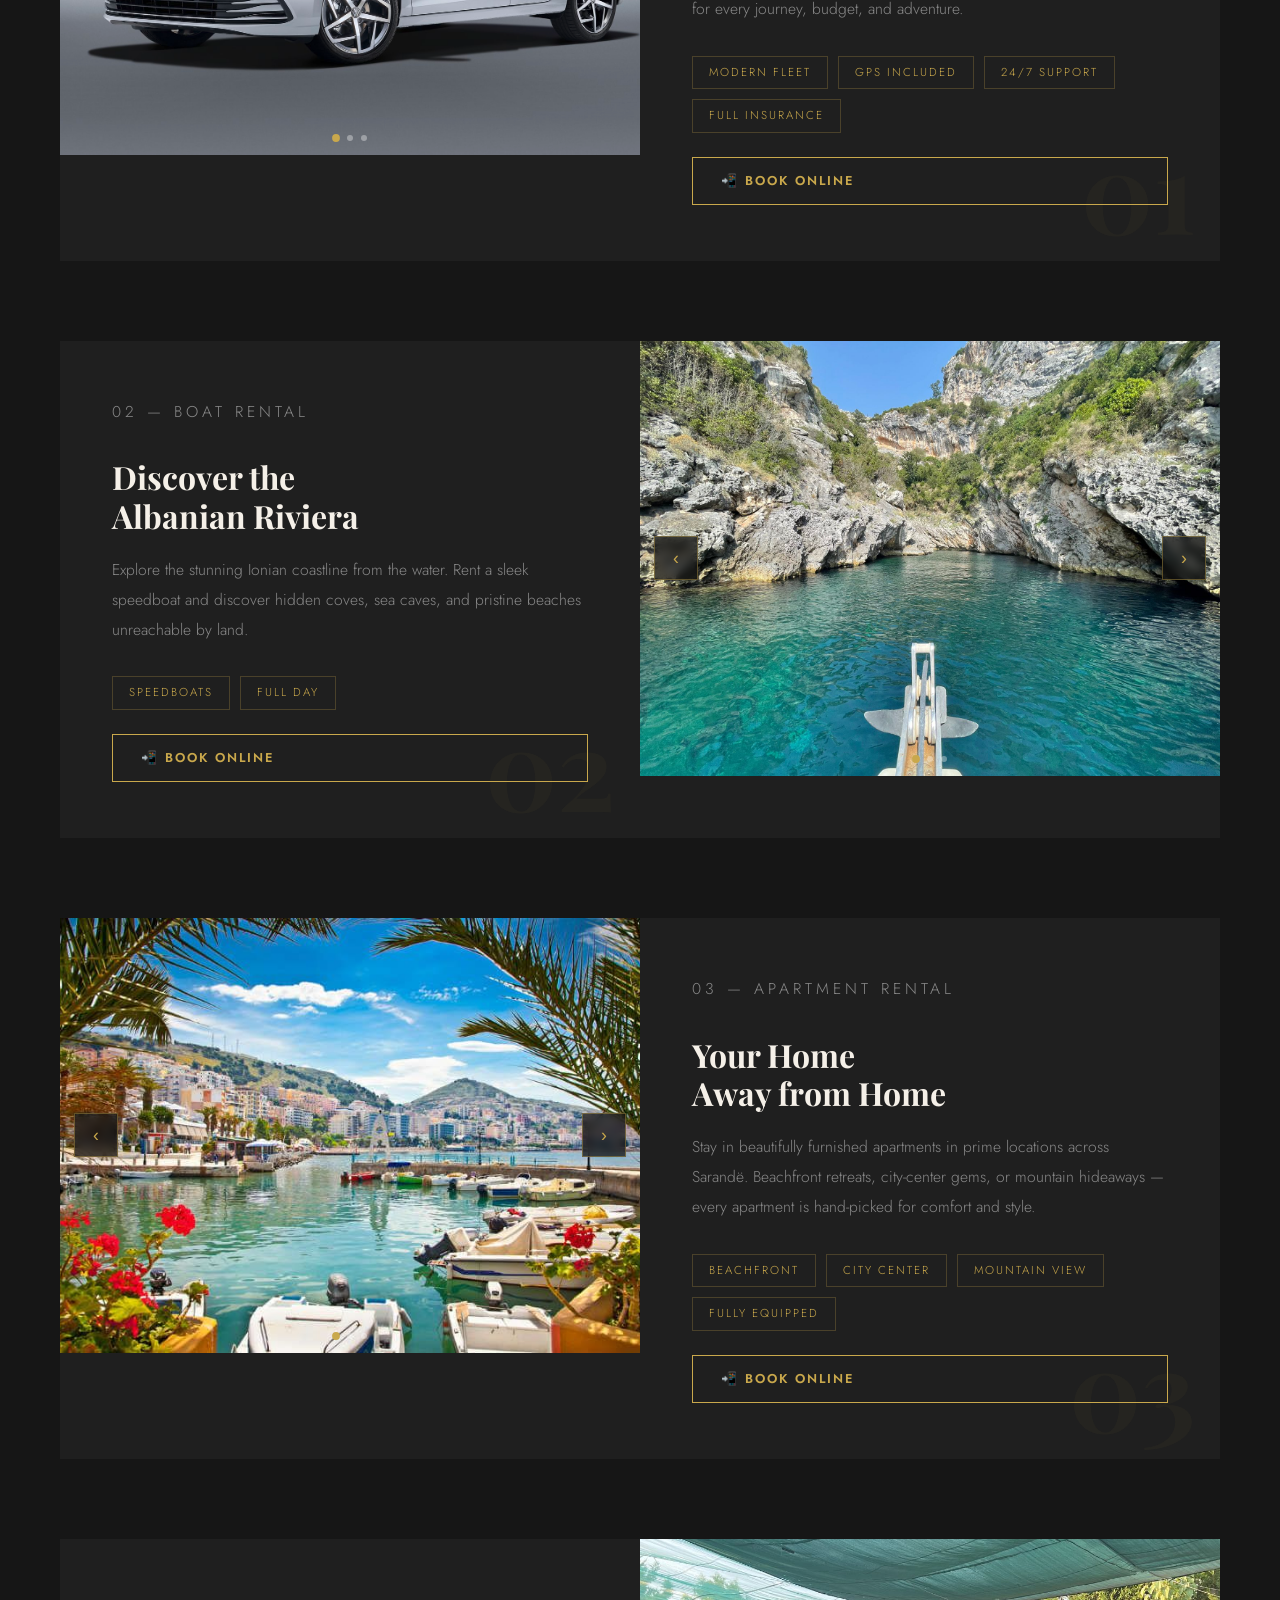
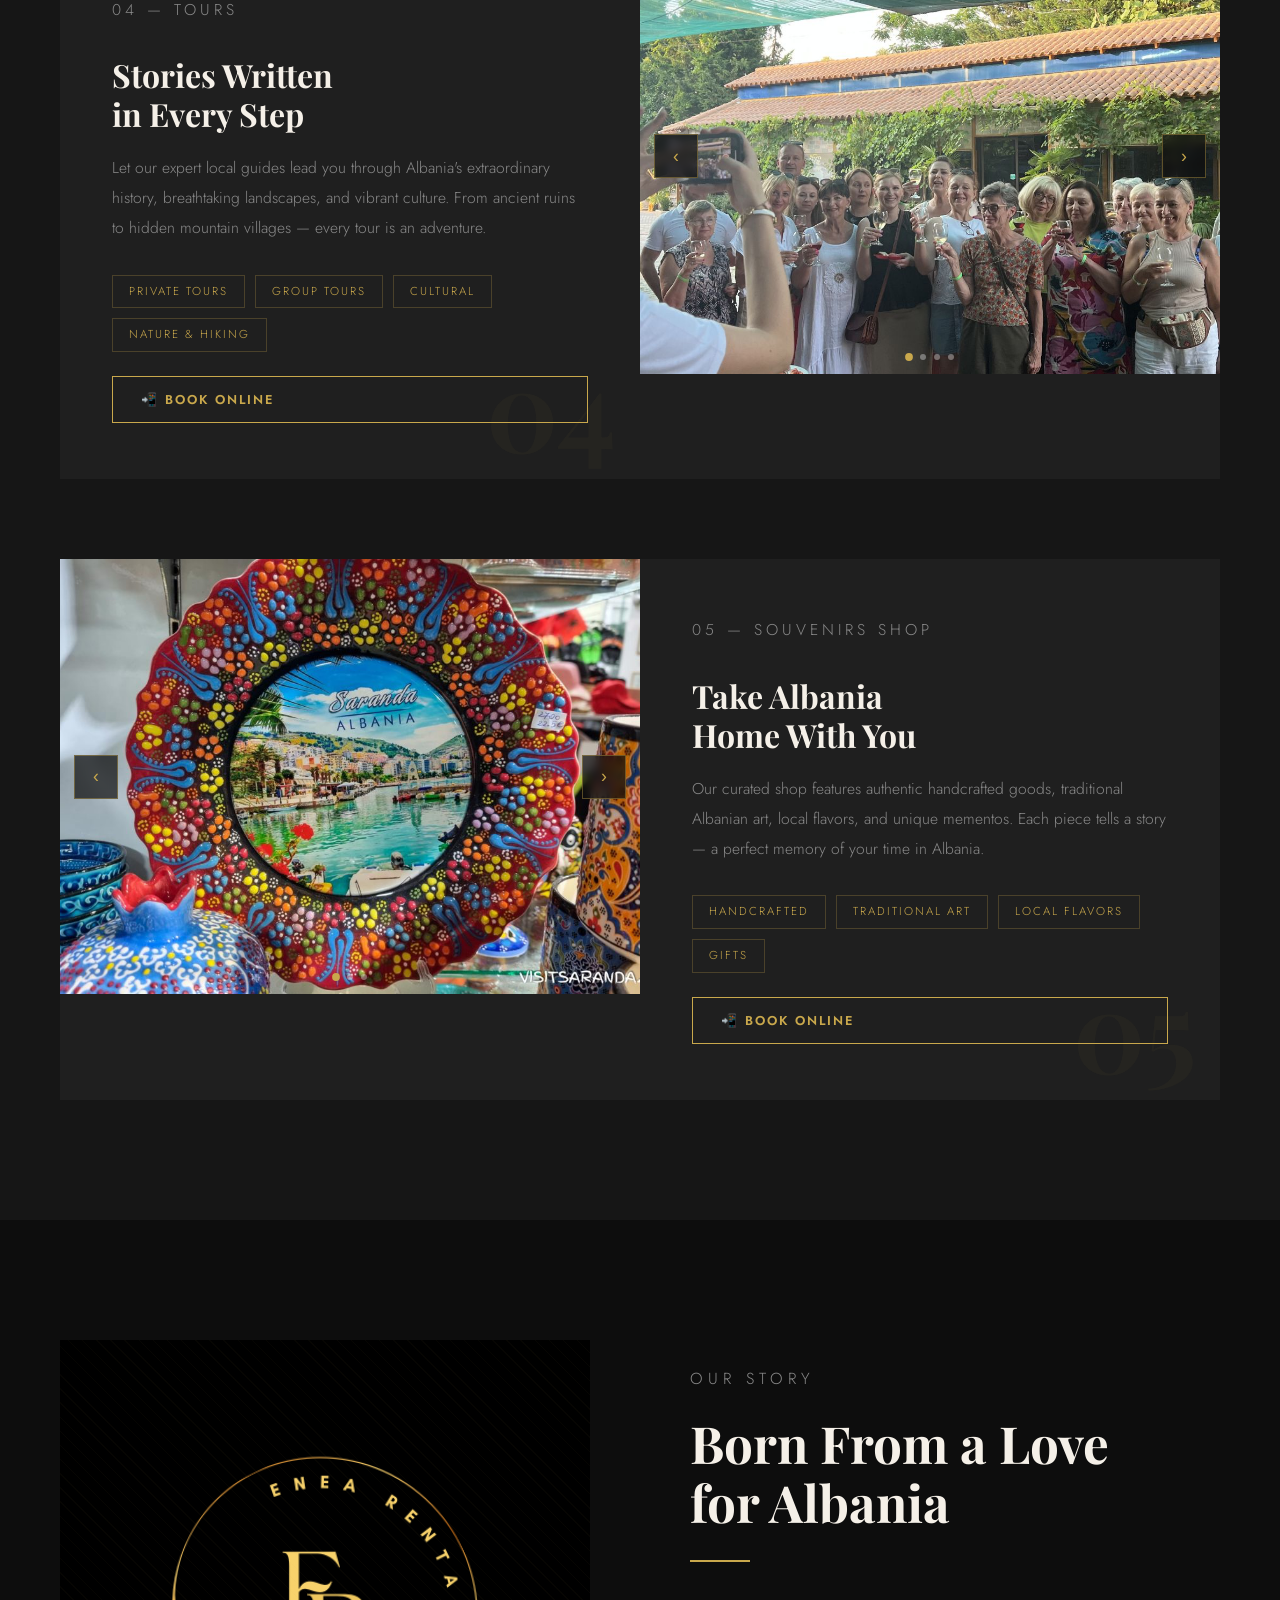
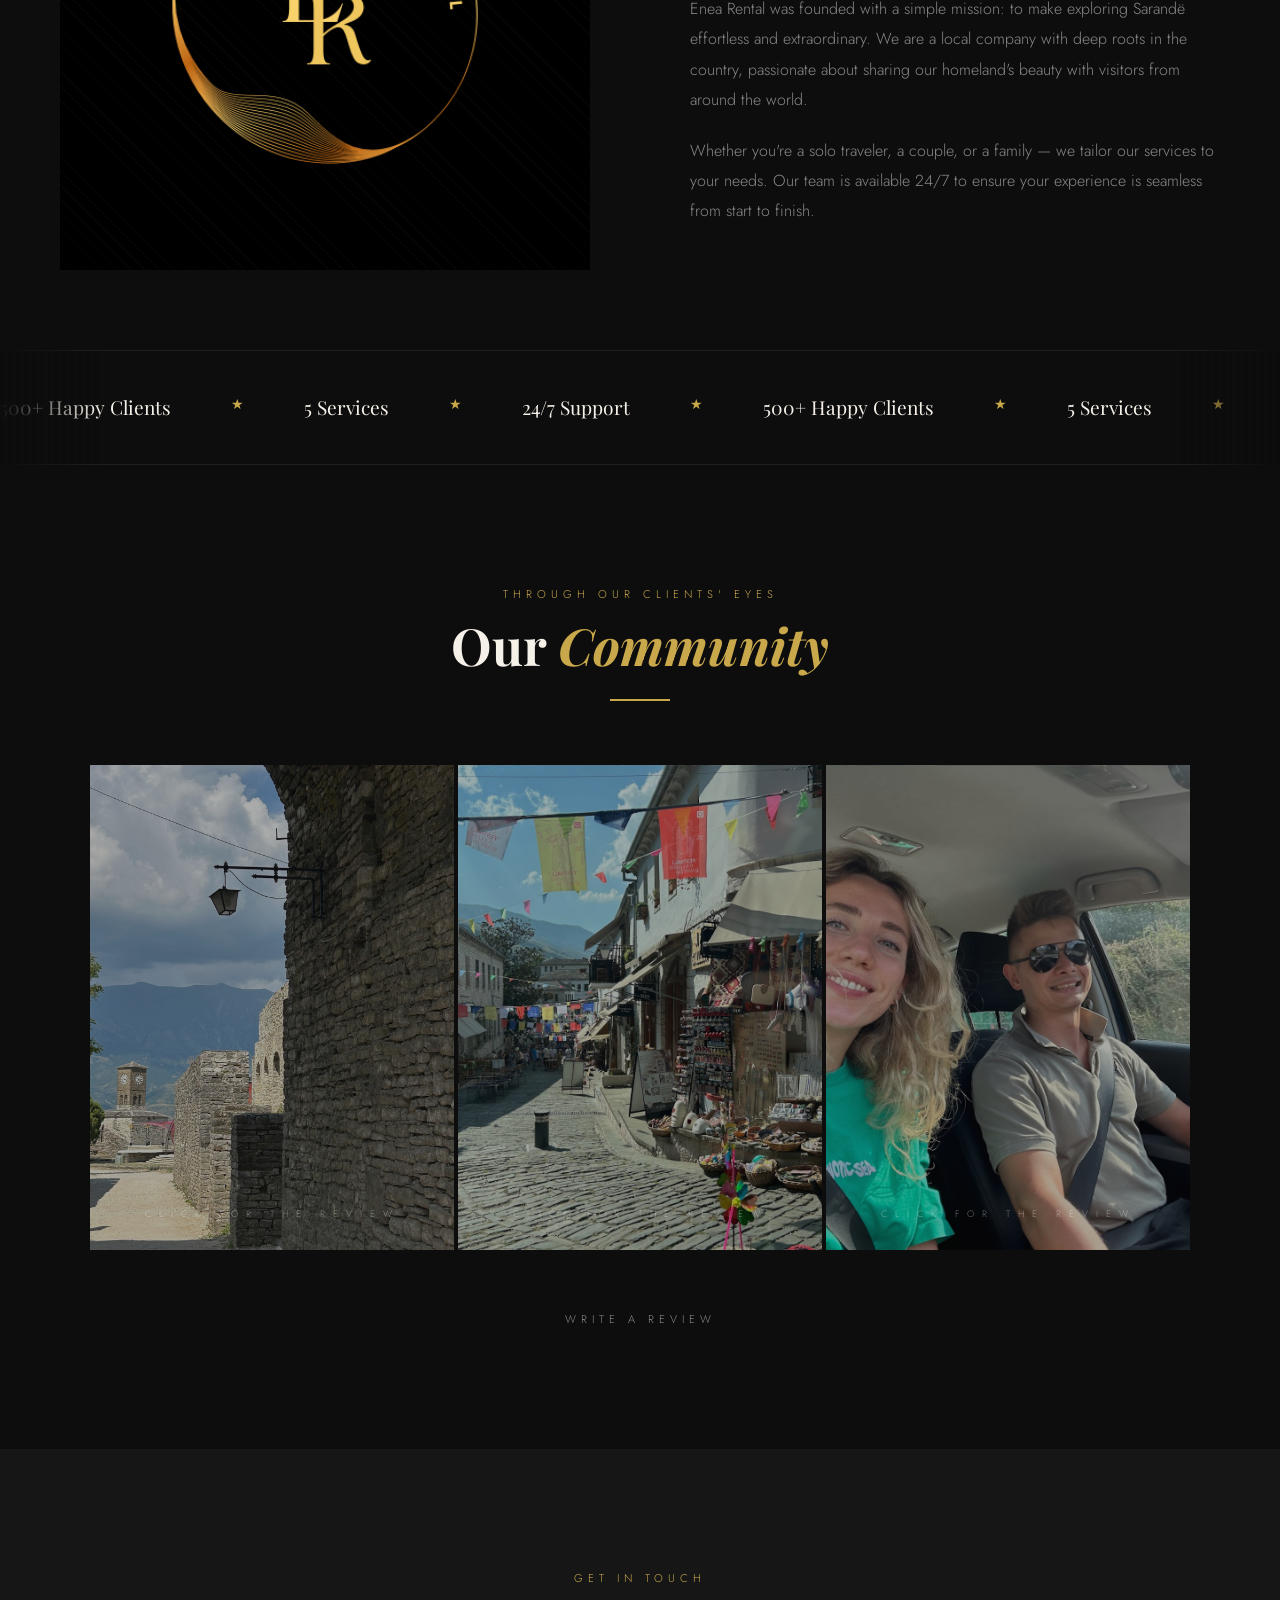
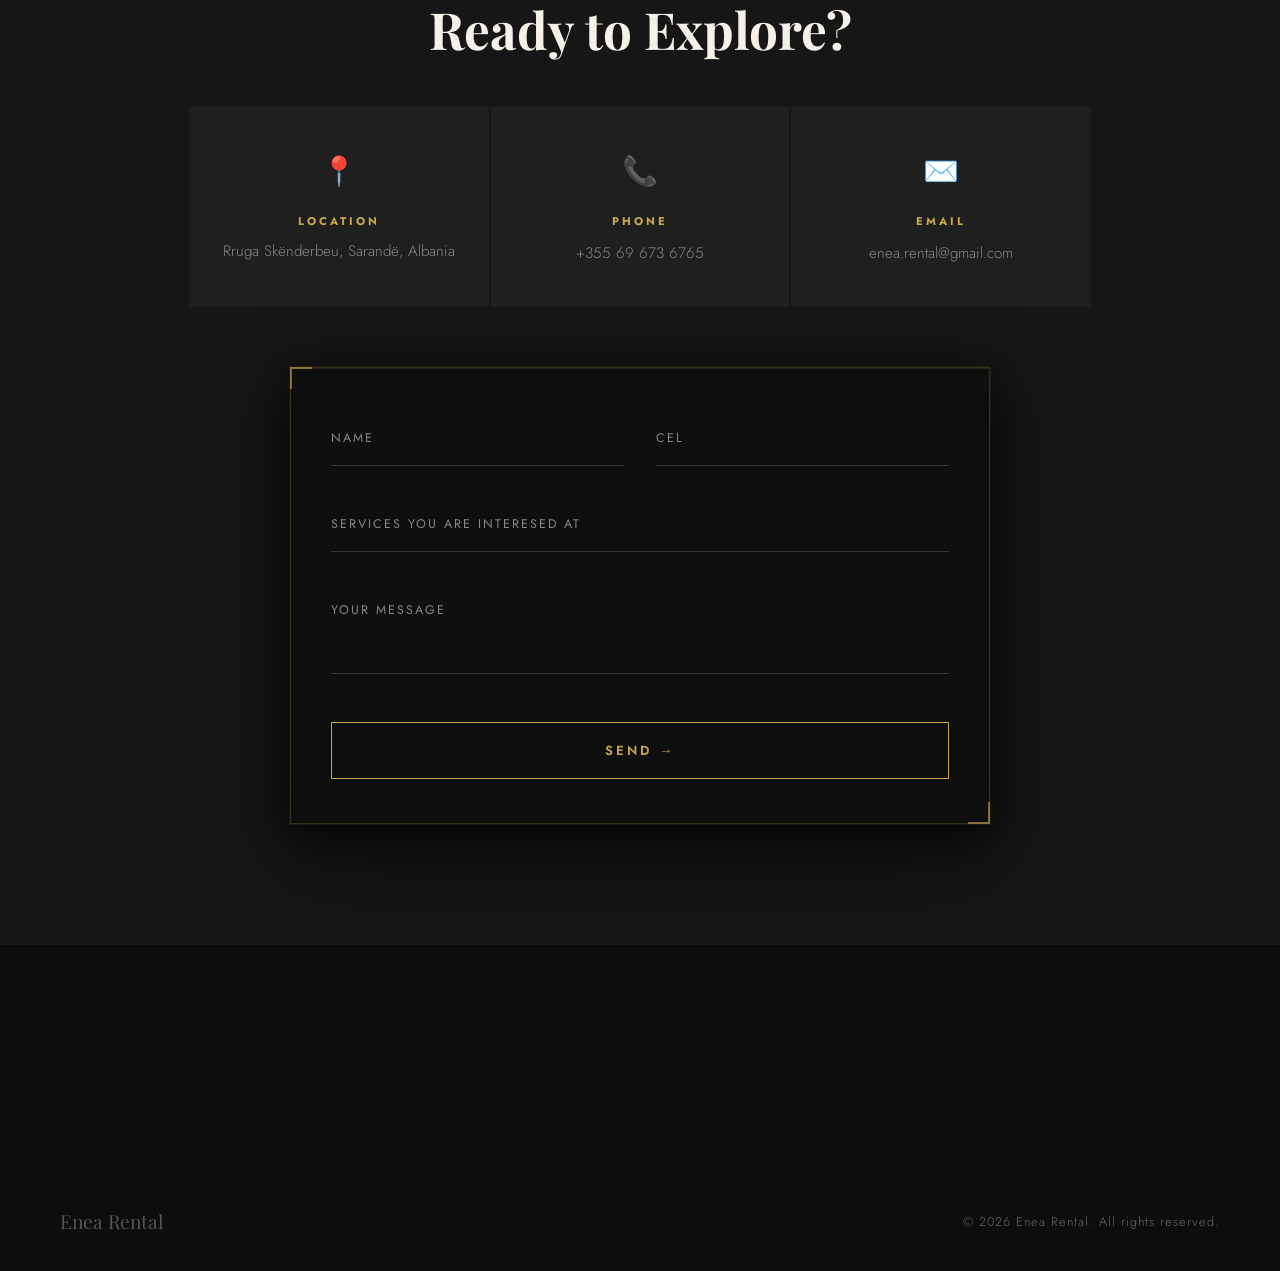
==== commit c3fbc56a: "enea rental" ====
--- a/index.html
+++ b/index.html
@@ -345,22 +345,22 @@
     <div class="form-row">
       <div class="field">
         <input type="text" placeholder=" " id="fname"/>
-        <label for="fname">Emri</label>
+        <label for="fname">Name</label>
       </div>
       <div class="field">
         <input type="text" placeholder=" " id="ftel"/>
-        <label for="ftel">Telefon</label>
+        <label for="ftel">Cel</label>
       </div>
     </div>
     <div class="field field-full">
       <input type="text" placeholder=" " id="fsubj"/>
-      <label for="fsubj">Shërbimi që ju intereson</label>
+      <label for="fsubj">services you are interesed at</label>
     </div>
     <div class="field field-full">
       <textarea placeholder=" " id="fmsg"></textarea>
-      <label for="fmsg">Mesazhi juaj</label>
-    </div>
-    <button class="btn-send" onclick="submitForm()">Dërgoni Kërkesën →</button>
+      <label for="fmsg">Your message</label>
+    </div>
+    <button class="btn-send" onclick="submitForm()">Send →</button>
   </div>
 </section>
 
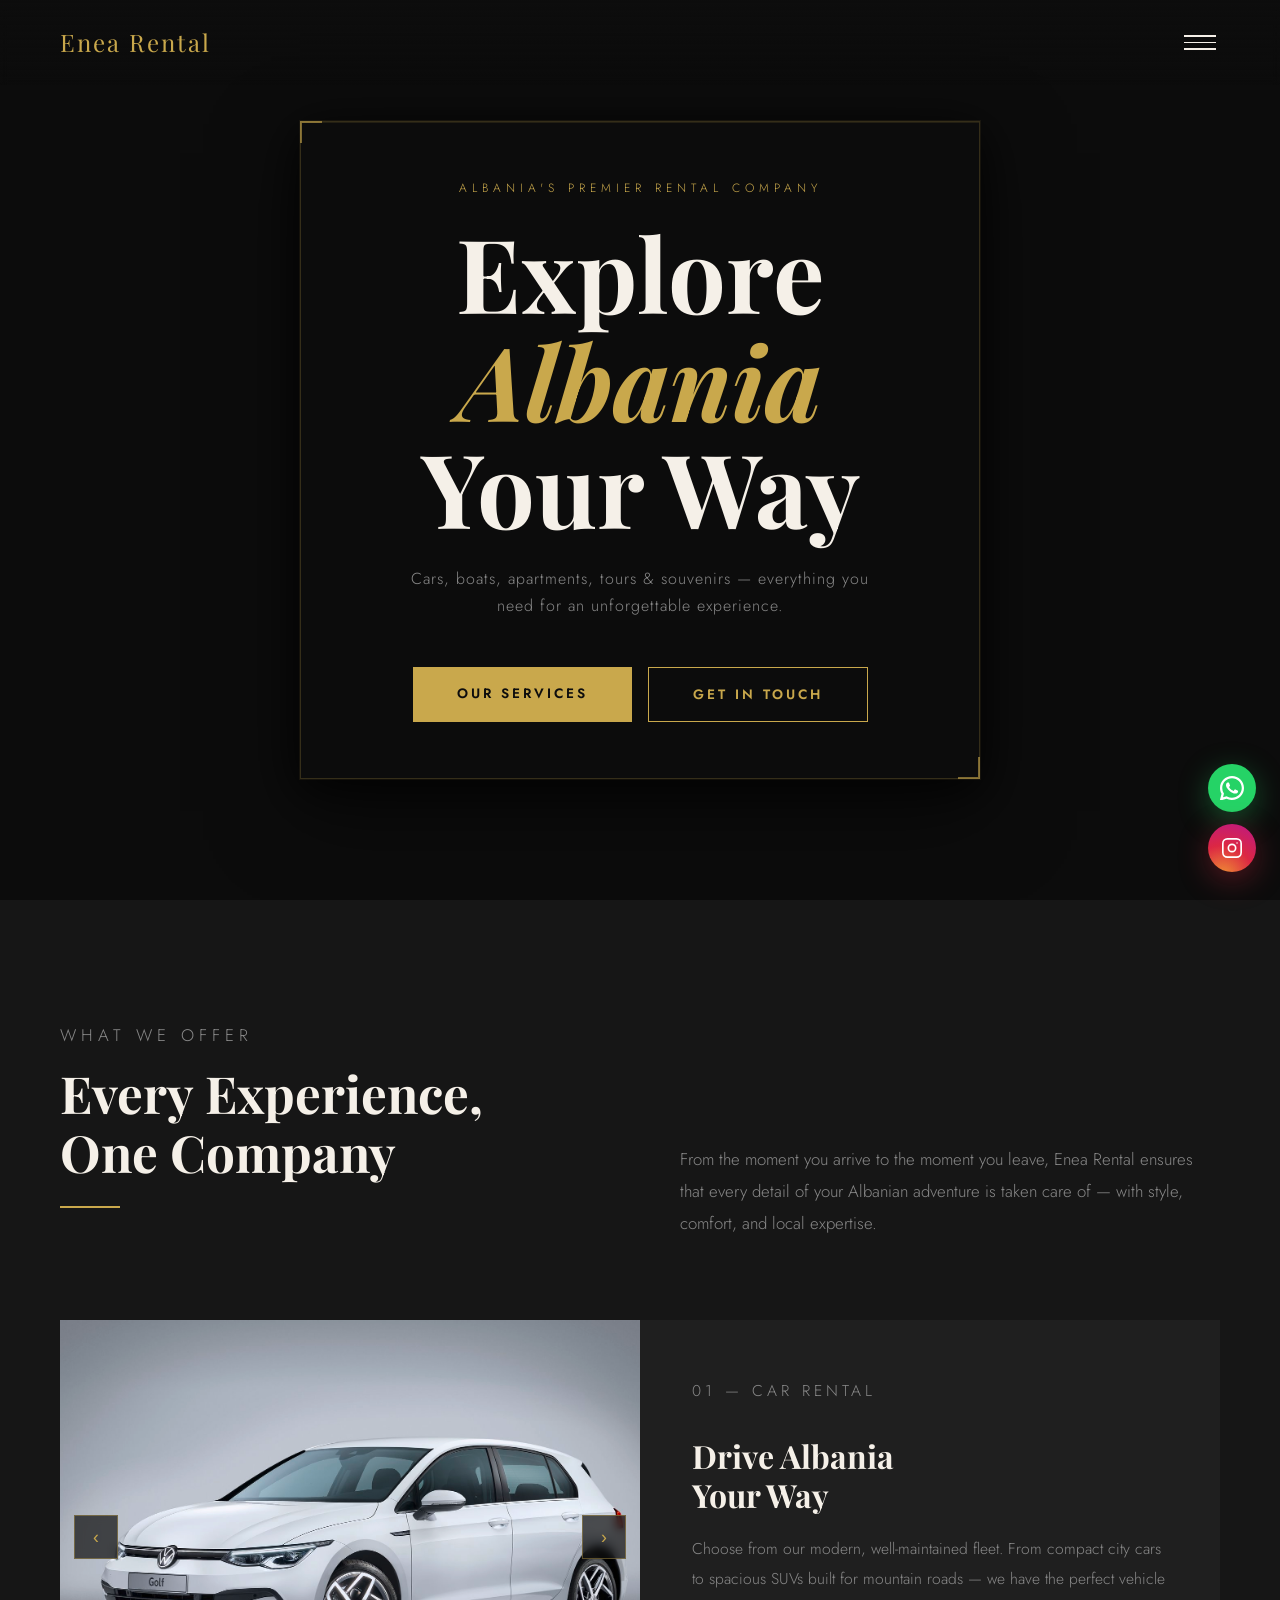
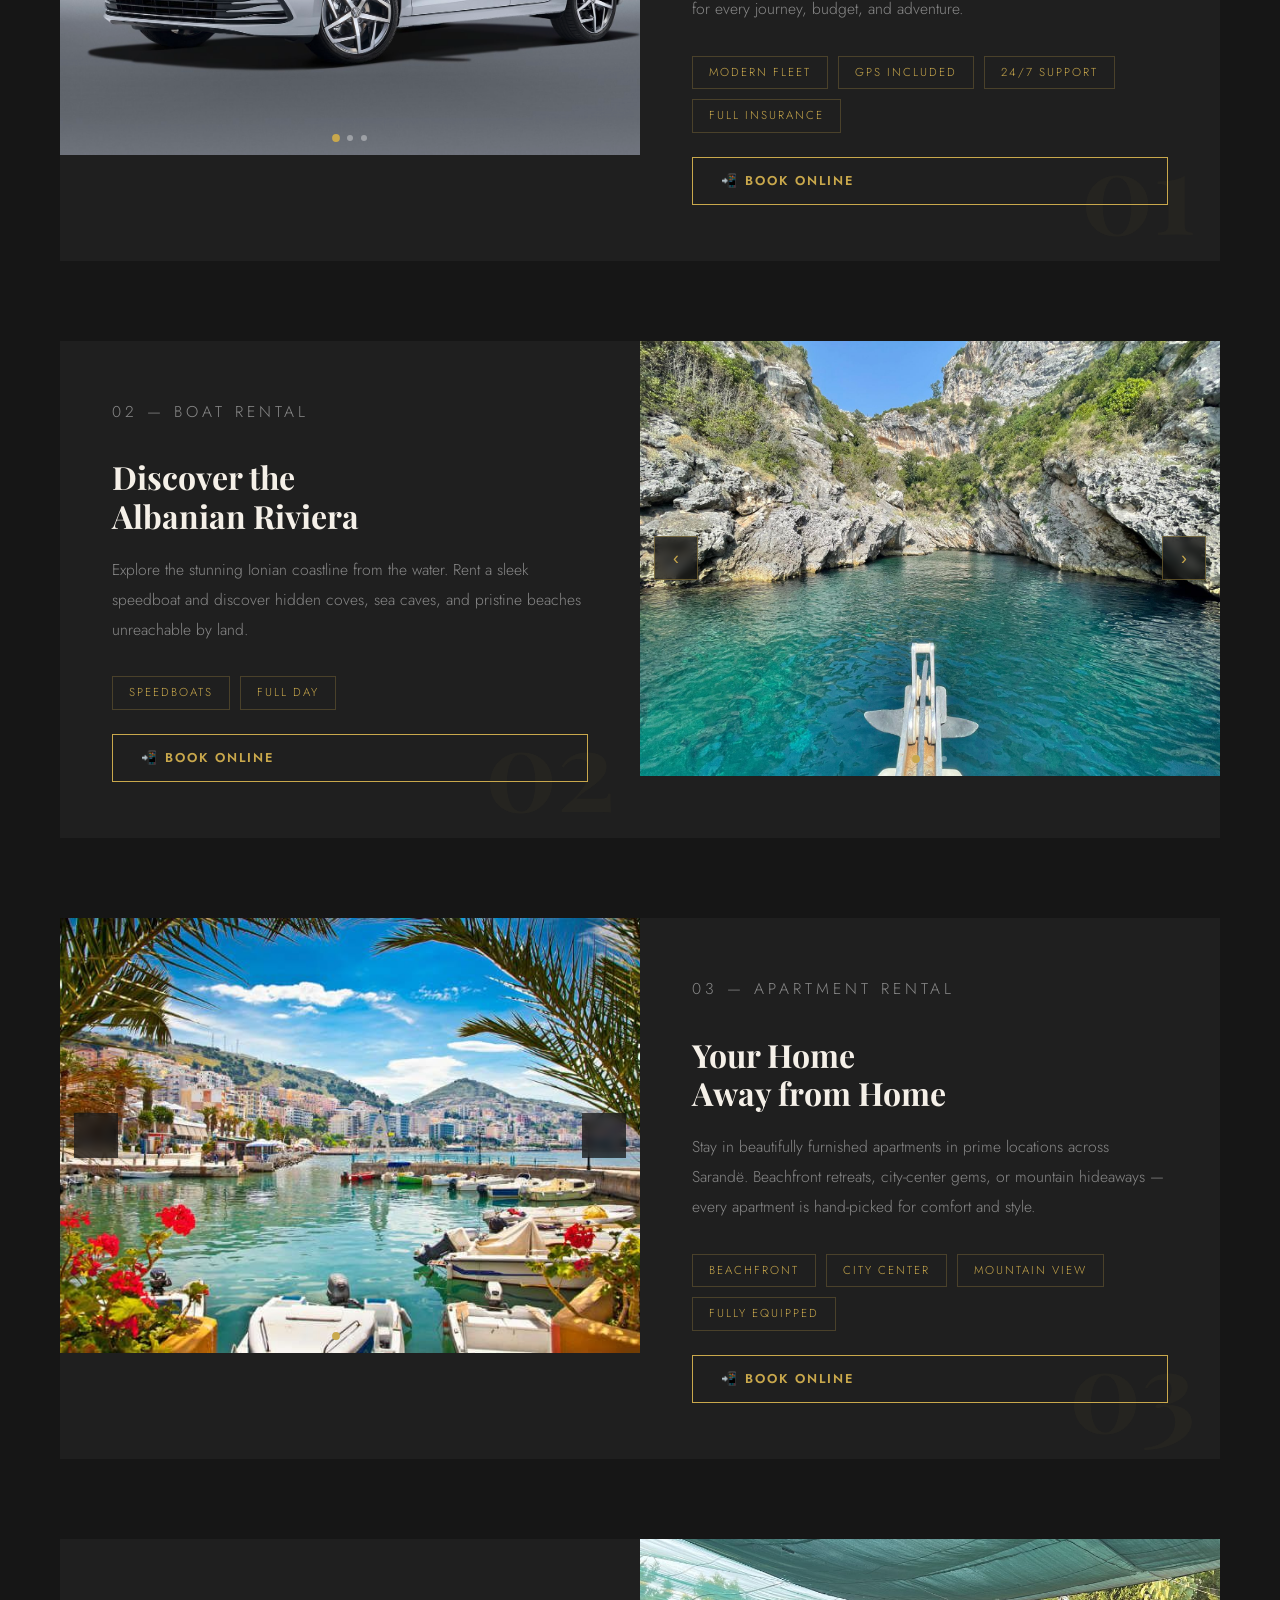
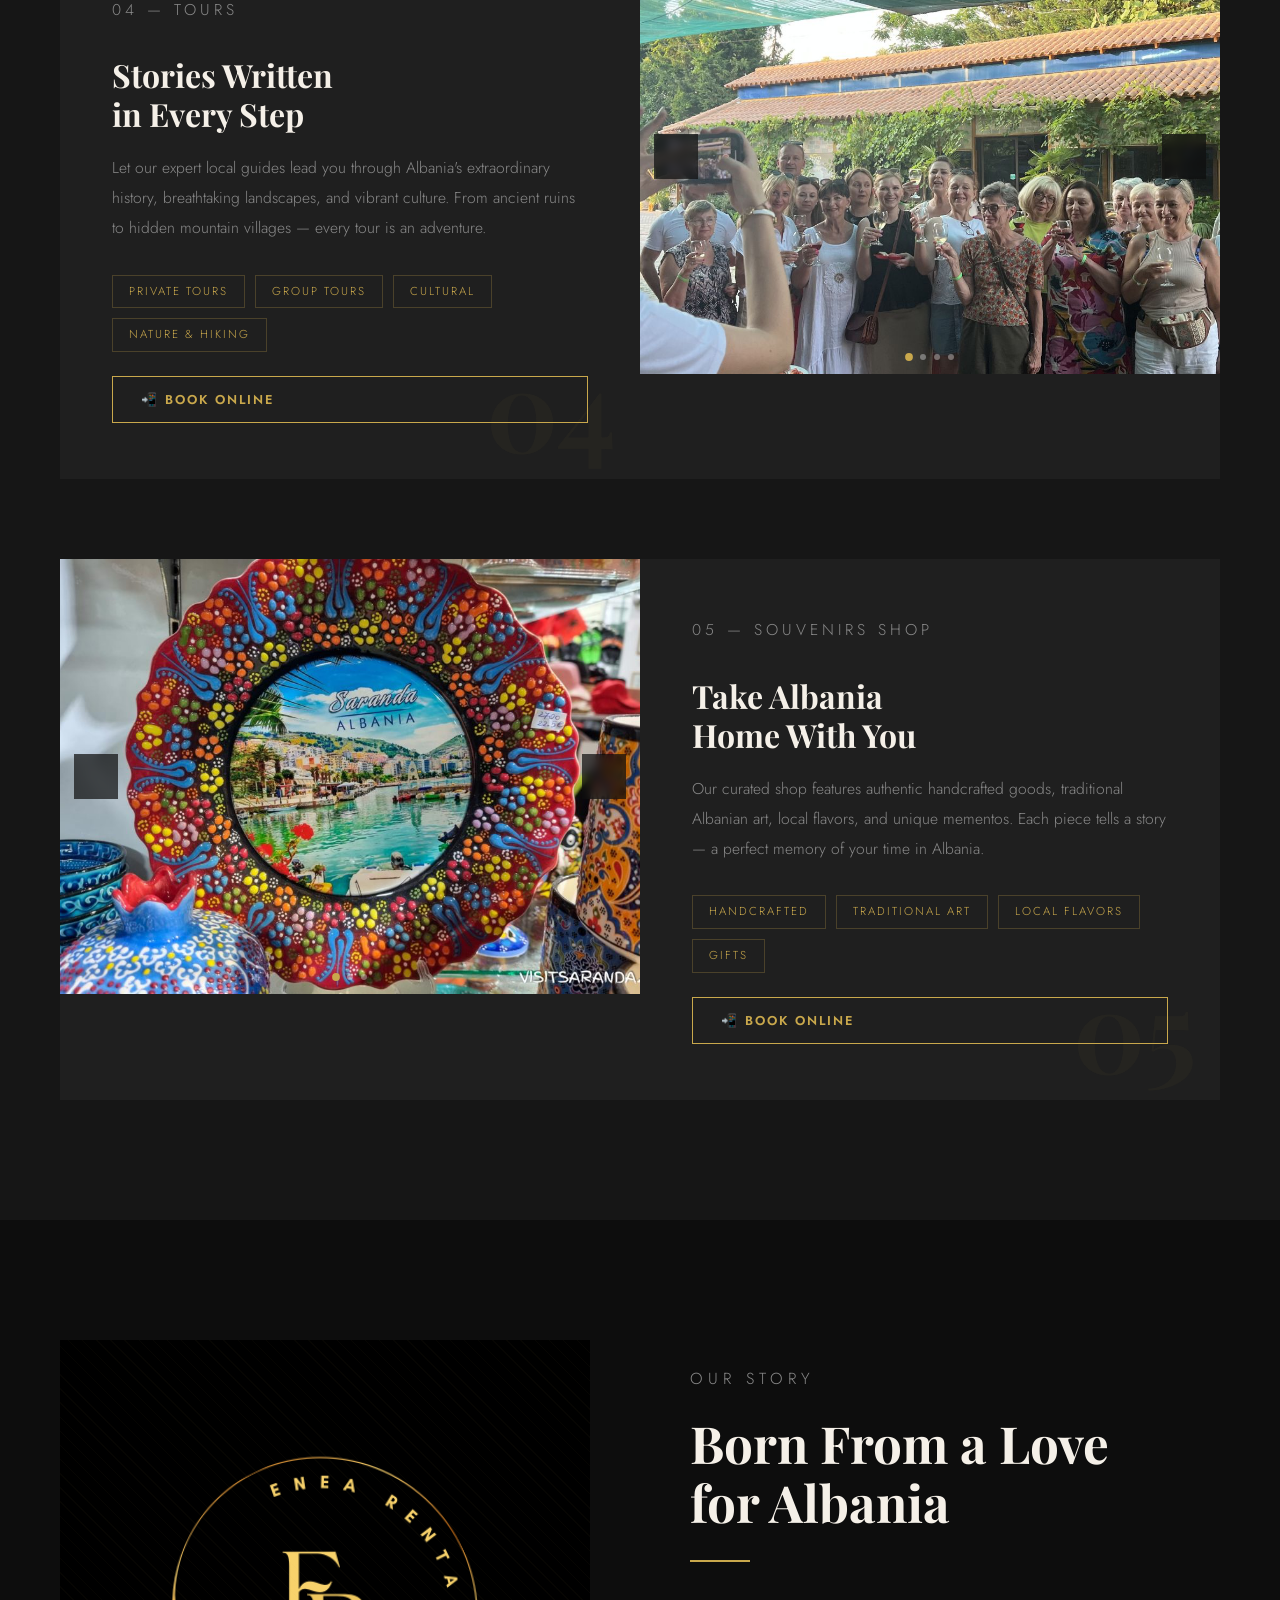
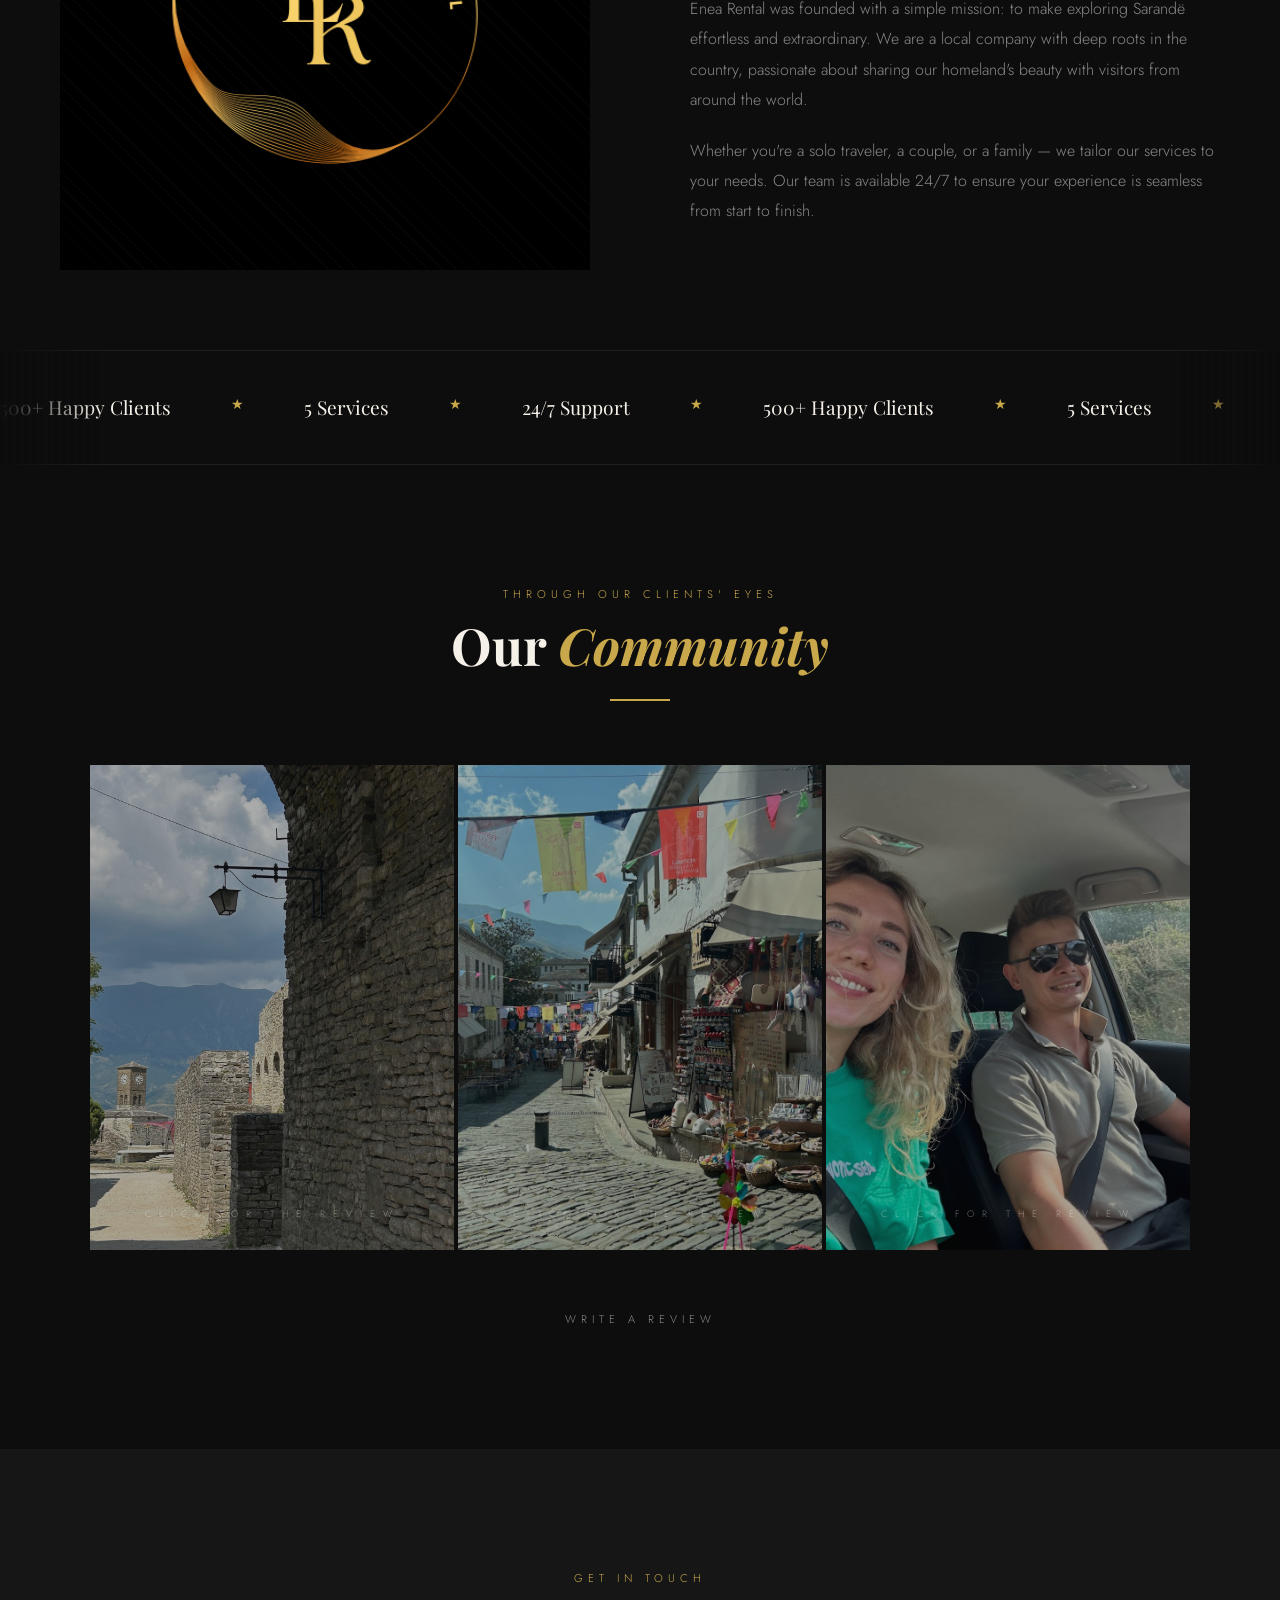
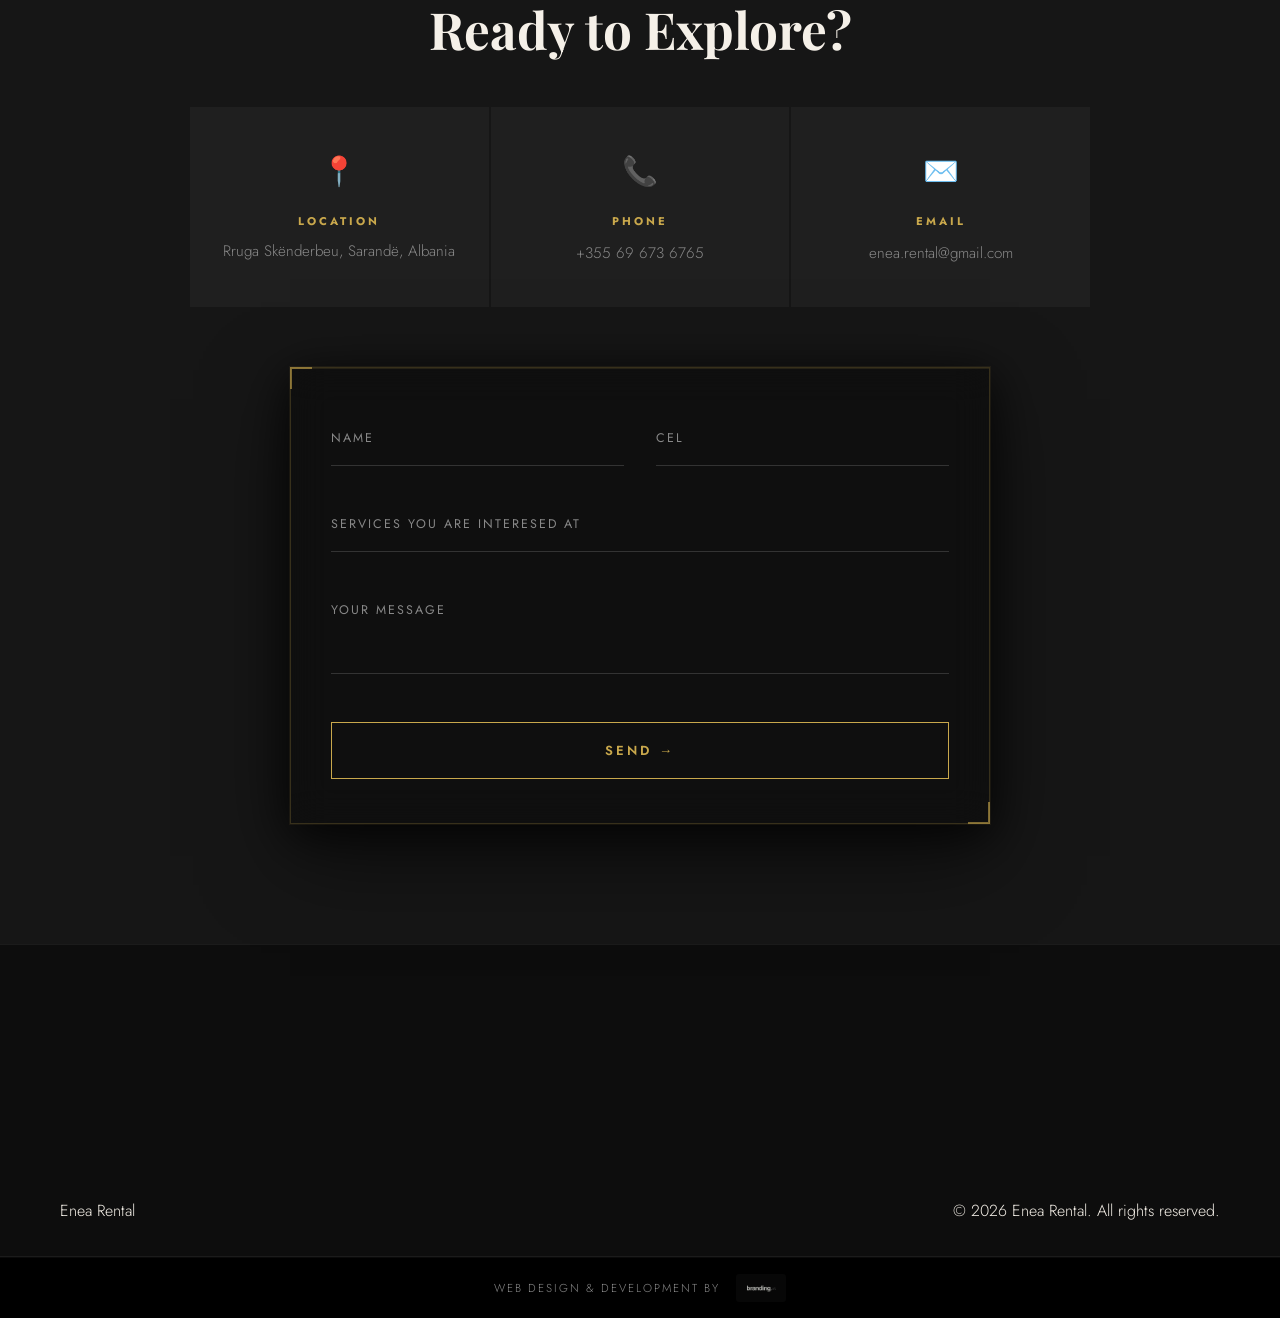
==== commit 86da9648: "enea rental" ====
--- a/index.html
+++ b/index.html
@@ -399,7 +399,8 @@
 </div>
 
 <!-- Footer -->
- <footer>
+<!-- Footer -->
+<footer>
   <div class="footer-map">
     <iframe
       src="https://www.google.com/maps/embed?pb=!1m18!1m12!1m3!1d2981.234!2d20.0136291!3d39.8717187!2m3!1f0!2f0!3f0!3m2!1i1024!2i768!4f13.1!3m3!1m2!1s0x135b153fde8e4c5d%3A0x45d75fbf1149d063!2sEnea%20Rental!5e0!3m2!1sen!2sal!4v1234567890"
@@ -409,10 +410,18 @@
       loading="lazy"
       referrerpolicy="no-referrer-when-downgrade">
     </iframe>
-      <div class="footer-top">
+  </div>
+
+  <div class="footer-top">
     <div class="footer-logo">Enea Rental</div>
     <p>© 2026 Enea Rental. All rights reserved.</p>
   </div>
+
+  <div class="footer-bottom">
+    <p>Web design &amp; development by</p>
+    <a href="https://share.google/2fGV6CkjPBnUPsl1h" target="_blank" class="footer-credit-logo">
+      <img src="logo.jpg" alt="branding.al" />
+    </a>
   </div>
 </footer>
 <script src="script.js"></script>
--- a/styles.css
+++ b/styles.css
@@ -507,16 +507,48 @@
 .modal-text { color: var(--text-muted); font-size: .98rem; line-height: 1.9; font-style: italic; }
 
 /* FOOTER */
-footer { border-top: 1px solid rgba(255,255,255,.06); display: flex; flex-direction: column; }
+footer {
+  border-top: 1px solid rgba(255,255,255,.06);
+  display: flex;
+  flex-direction: column;
+}
+.footer-map {
+  width: 100%;
+  height: 220px;
+  filter: grayscale(100%) invert(92%) contrast(83%);
+  opacity: 0.85;
+}
 .footer-top {
-  padding: 32px 60px; display: flex;
-  align-items: center; justify-content: space-between;
+  padding: 32px 60px;
+  display: flex;
+  align-items: center;
+  justify-content: space-between;
   border-bottom: 1px solid rgba(255,255,255,.06);
 }
-.footer-map { width: 100%; height: 220px; filter: grayscale(100%) invert(92%) contrast(83%); opacity: 0.85; transition: opacity .3s; }
-.footer-map:hover { opacity: 1; }
-footer p { font-size: .8rem; color: var(--text-muted); letter-spacing: 1px; }
-.footer-logo { font-family: 'Playfair Display', serif; font-size: 1.2rem; color: var(--gold); }
+.footer-bottom {
+  padding: 14px 60px;
+  background: #000;
+  display: flex;
+  align-items: center;
+  justify-content: center;
+  gap: 12px;
+  border-top: 1px solid rgba(255,255,255,.04);
+}
+.footer-bottom p {
+  font-size: .68rem;
+  letter-spacing: 2px;
+  text-transform: uppercase;
+  color: #888;
+  margin: 0;
+}
+.footer-credit-logo img {
+  height: 24px;
+  width: auto;
+  display: block;
+  opacity: 0.8;
+  transition: opacity .3s;
+}
+.footer-credit-logo:hover img { opacity: 1; }
 
 /* FLOATS */
 .float-wa, .float-ig {
@@ -563,4 +595,30 @@
   .contact-grid { grid-template-columns: 1fr; }
   .modal-box { padding: 36px 24px; }
   .stats-track span { font-size: 1rem; }
-}+}
+.footer-bottom {
+  padding: 16px 60px;
+  background: #000;
+  text-align: center;
+  border-top: 1px solid rgba(255,255,255,.04);
+  display: flex;
+  align-items: center;
+  justify-content: center;
+  gap: 16px;
+}
+.footer-bottom p {
+  font-size: .72rem;
+  letter-spacing: 2px;
+  text-transform: uppercase;
+  color: #888;
+  margin: 0;
+}
+.footer-credit-logo img {
+  height: 28px;
+  width: auto;
+  display: block;
+  opacity: 0.75;
+  transition: opacity .3s;
+  border-radius: 3px;
+}
+.footer-credit-logo:hover img { opacity: 1; }
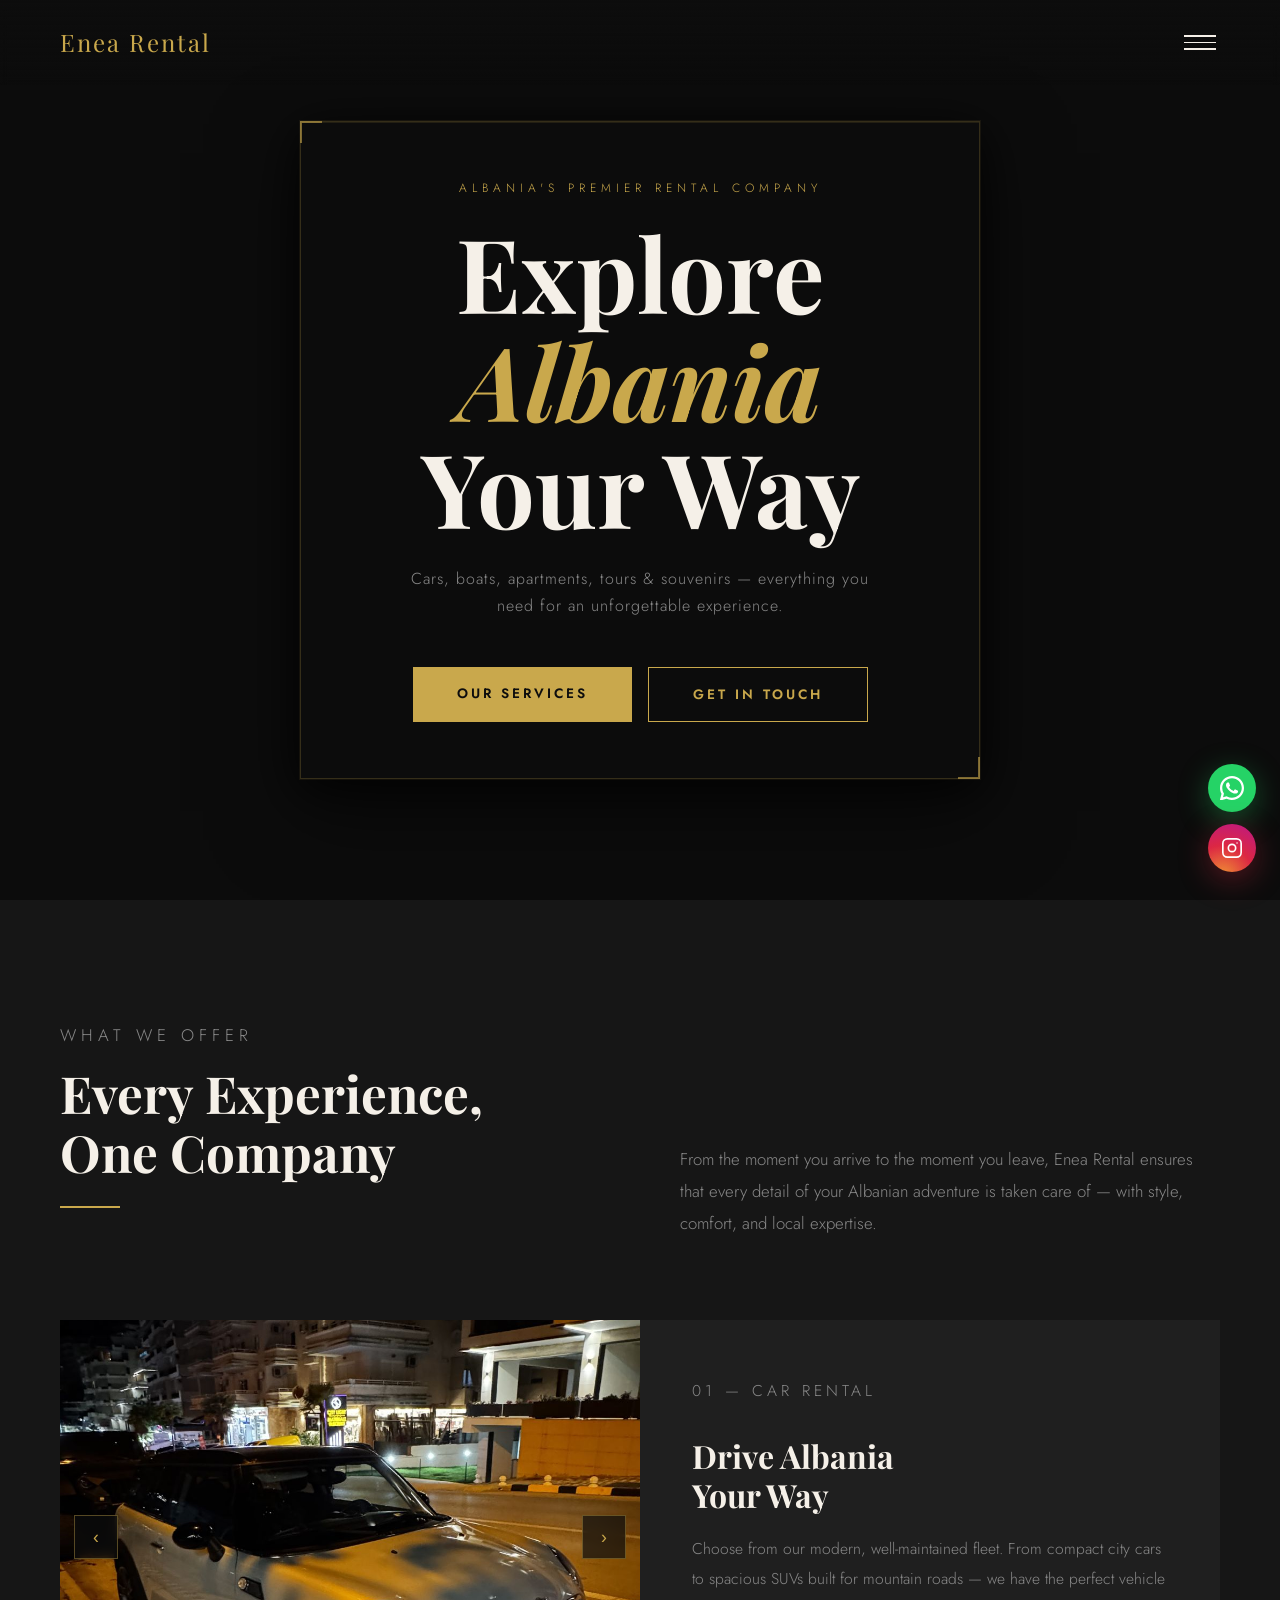
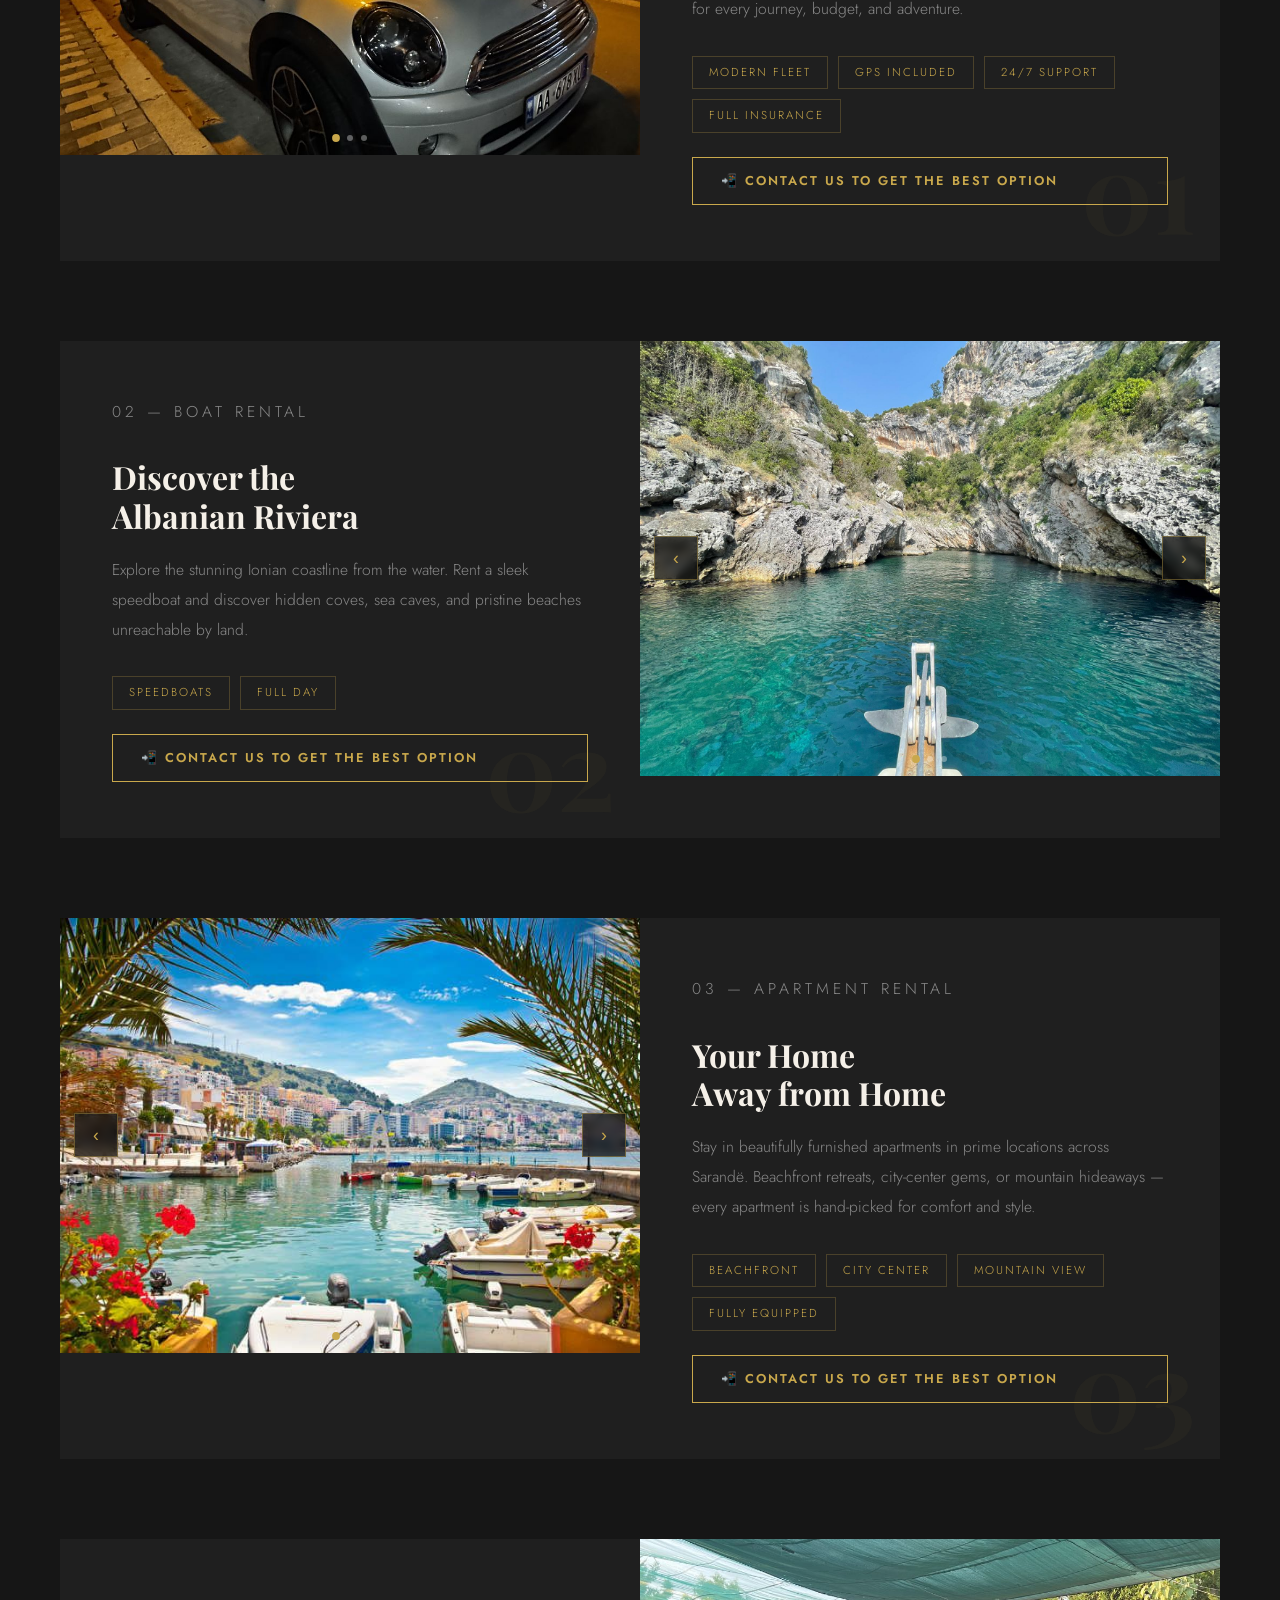
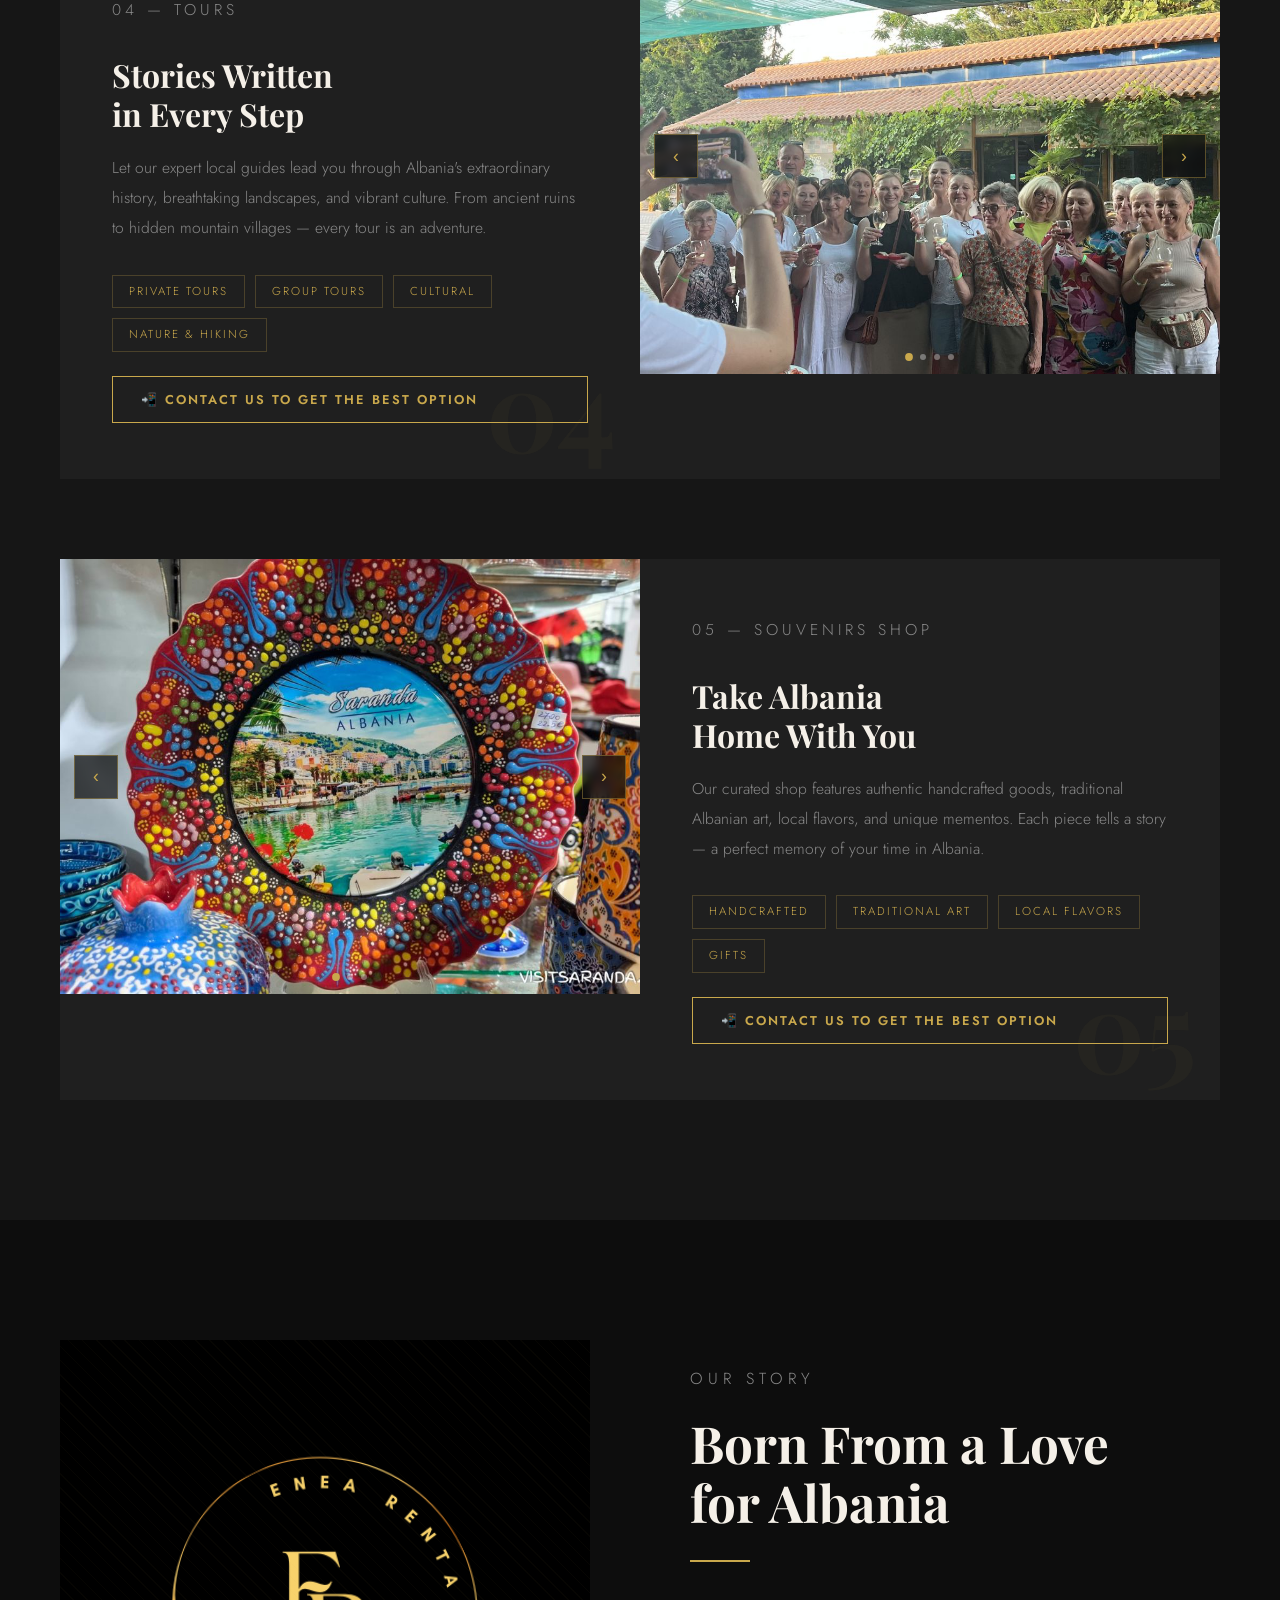
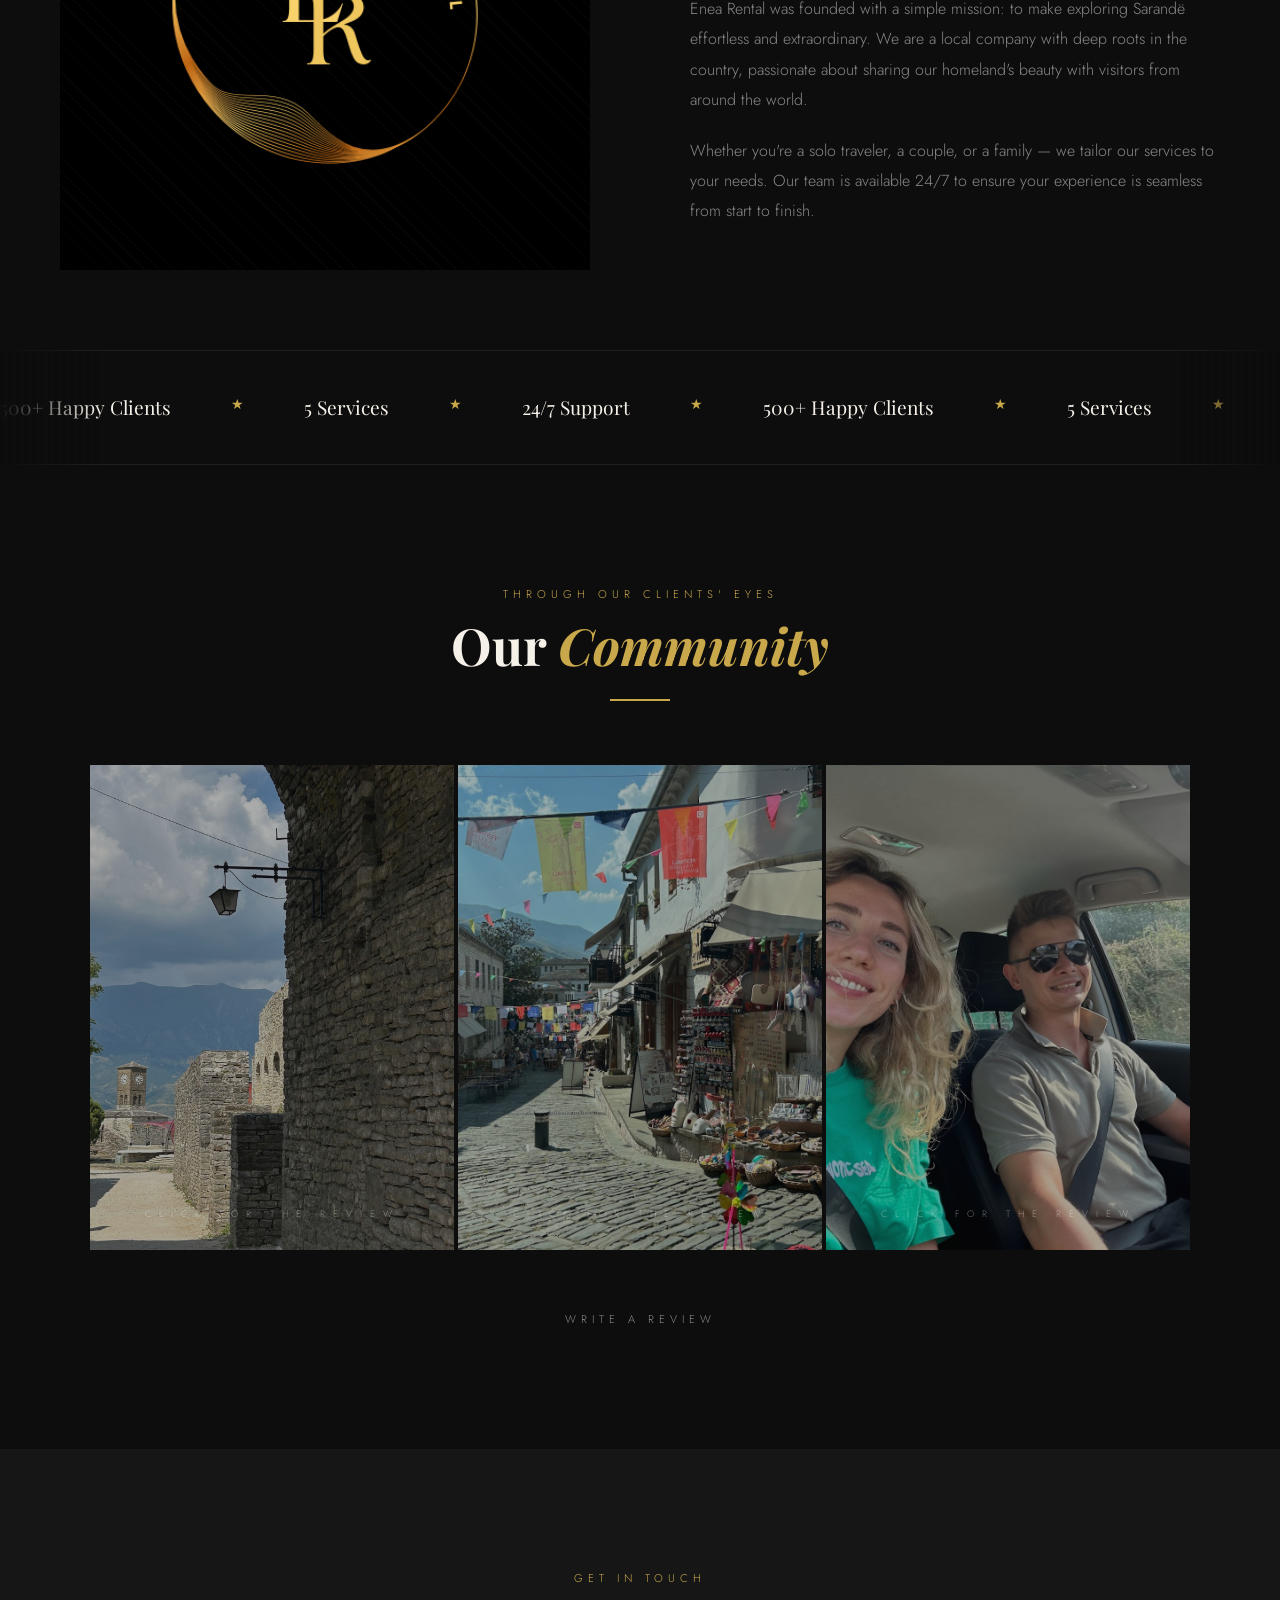
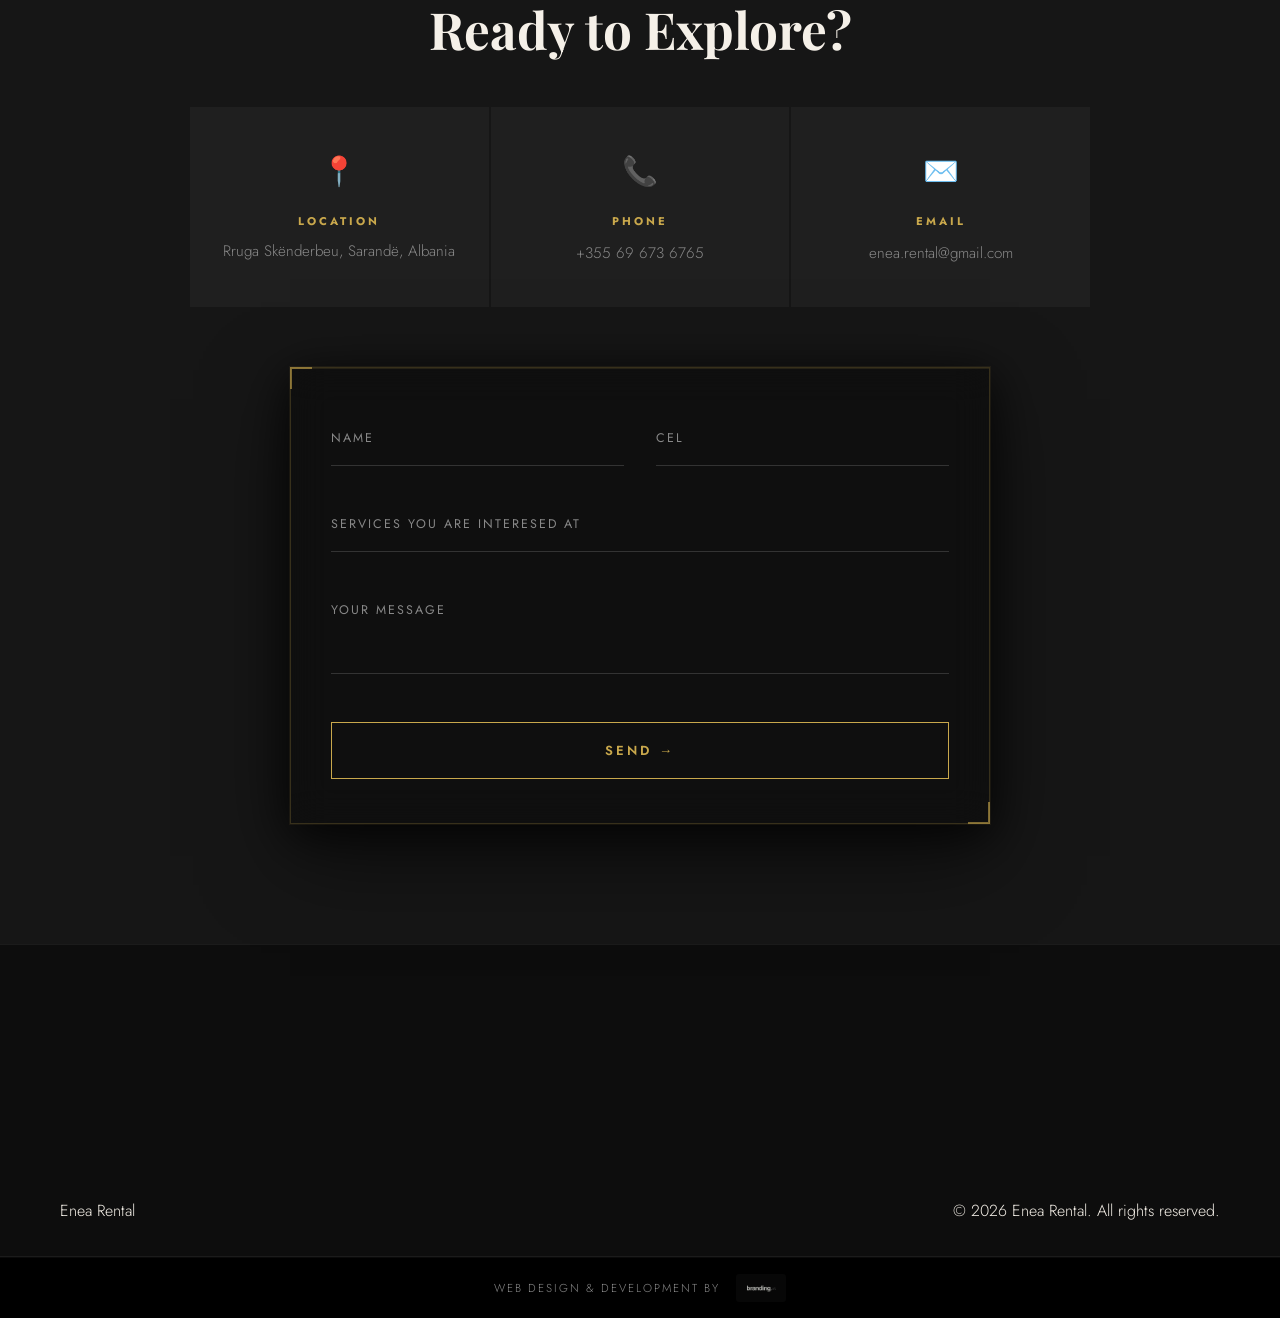
==== commit e2ae4fc7: "enea rental foto" ====
--- a/index.html
+++ b/index.html
@@ -99,9 +99,9 @@
     <div class="service-block" data-carousel="0">
       <div class="carousel">
         <div class="carousel-track">
-          <div class="carousel-slide"><img src="cars/golf7.jpg.jpg" alt="Car rental"></div>
-          <div class="carousel-slide"><img src="cars/golf.jpg" alt="Golf"></div>
-          <div class="carousel-slide"><img src="cars/zaris.jpg" alt="Zaris"></div>
+          <div class="carousel-slide"><img src="cars/mini.jpg" alt="Mini family"></div>
+          <div class="carousel-slide"><img src="cars/benz.jpg" alt="Family car"></div>
+          <div class="carousel-slide"><img src="cars/jeep.jpg" alt="Off-road"></div>
         </div>
         <button class="carousel-btn prev">&#8249;</button>
         <button class="carousel-btn next">&#8250;</button>
@@ -122,7 +122,7 @@
           <span class="feature-tag">Full Insurance</span>
         </div>
         <div class="service-bg-num">01</div>
-        <a href="https://wa.me/355696736765?text=Përshëndetje!%20Interesohem%20për%20Car%20Rental." class="btn-whatsapp" target="_blank">📲 Book Online</a>
+        <a href="https://wa.me/355696736765?text=Përshëndetje!%20Interesohem%20për%20Car%20Rental." class="btn-whatsapp" target="_blank">📲 Contact us to get the best option</a>
       </div>
     </div>
 
@@ -151,7 +151,7 @@
           <span class="feature-tag">Full Day</span>
         </div>
         <div class="service-bg-num">02</div>
-        <a href="https://wa.me/355696736765?text=Përshëndetje!%20Interesohem%20për%20Boat%20Rental." class="btn-whatsapp" target="_blank">📲 Book Online</a>
+        <a href="https://wa.me/355696736765?text=Përshëndetje!%20Interesohem%20për%20Boat%20Rental." class="btn-whatsapp" target="_blank">📲 Contact us to get the best option</a>
       </div>
     </div>
 
@@ -180,7 +180,7 @@
           <span class="feature-tag">Fully Equipped</span>
         </div>
         <div class="service-bg-num">03</div>
-        <a href="https://wa.me/355696736765?text=Përshëndetje!%20Interesohem%20për%20Apartment%20Rental." class="btn-whatsapp" target="_blank">📲 Book Online</a>
+        <a href="https://wa.me/355696736765?text=Përshëndetje!%20Interesohem%20për%20Apartment%20Rental." class="btn-whatsapp" target="_blank">📲 Contact us to get the best option</a>
       </div>
     </div>
 
@@ -212,7 +212,7 @@
           <span class="feature-tag">Nature & Hiking</span>
         </div>
         <div class="service-bg-num">04</div>
-        <a href="https://wa.me/355696736765?text=Përshëndetje!%20Interesohem%20për%20Tours." class="btn-whatsapp" target="_blank">📲 Book Online</a>
+        <a href="https://wa.me/355696736765?text=Përshëndetje!%20Interesohem%20për%20Tours." class="btn-whatsapp" target="_blank">📲 Contact us to get the best option</a>
       </div>
     </div>
 
@@ -243,7 +243,7 @@
           <span class="feature-tag">Gifts</span>
         </div>
         <div class="service-bg-num">05</div>
-        <a href="https://wa.me/355696736765?text=Përshëndetje!%20Interesohem%20për%20Souvenirs." class="btn-whatsapp" target="_blank">📲 Book Online</a>
+        <a href="https://wa.me/355696736765?text=Përshëndetje!%20Interesohem%20për%20Souvenirs." class="btn-whatsapp" target="_blank">📲 Contact us to get the best option</a>
       </div>
     </div>
 
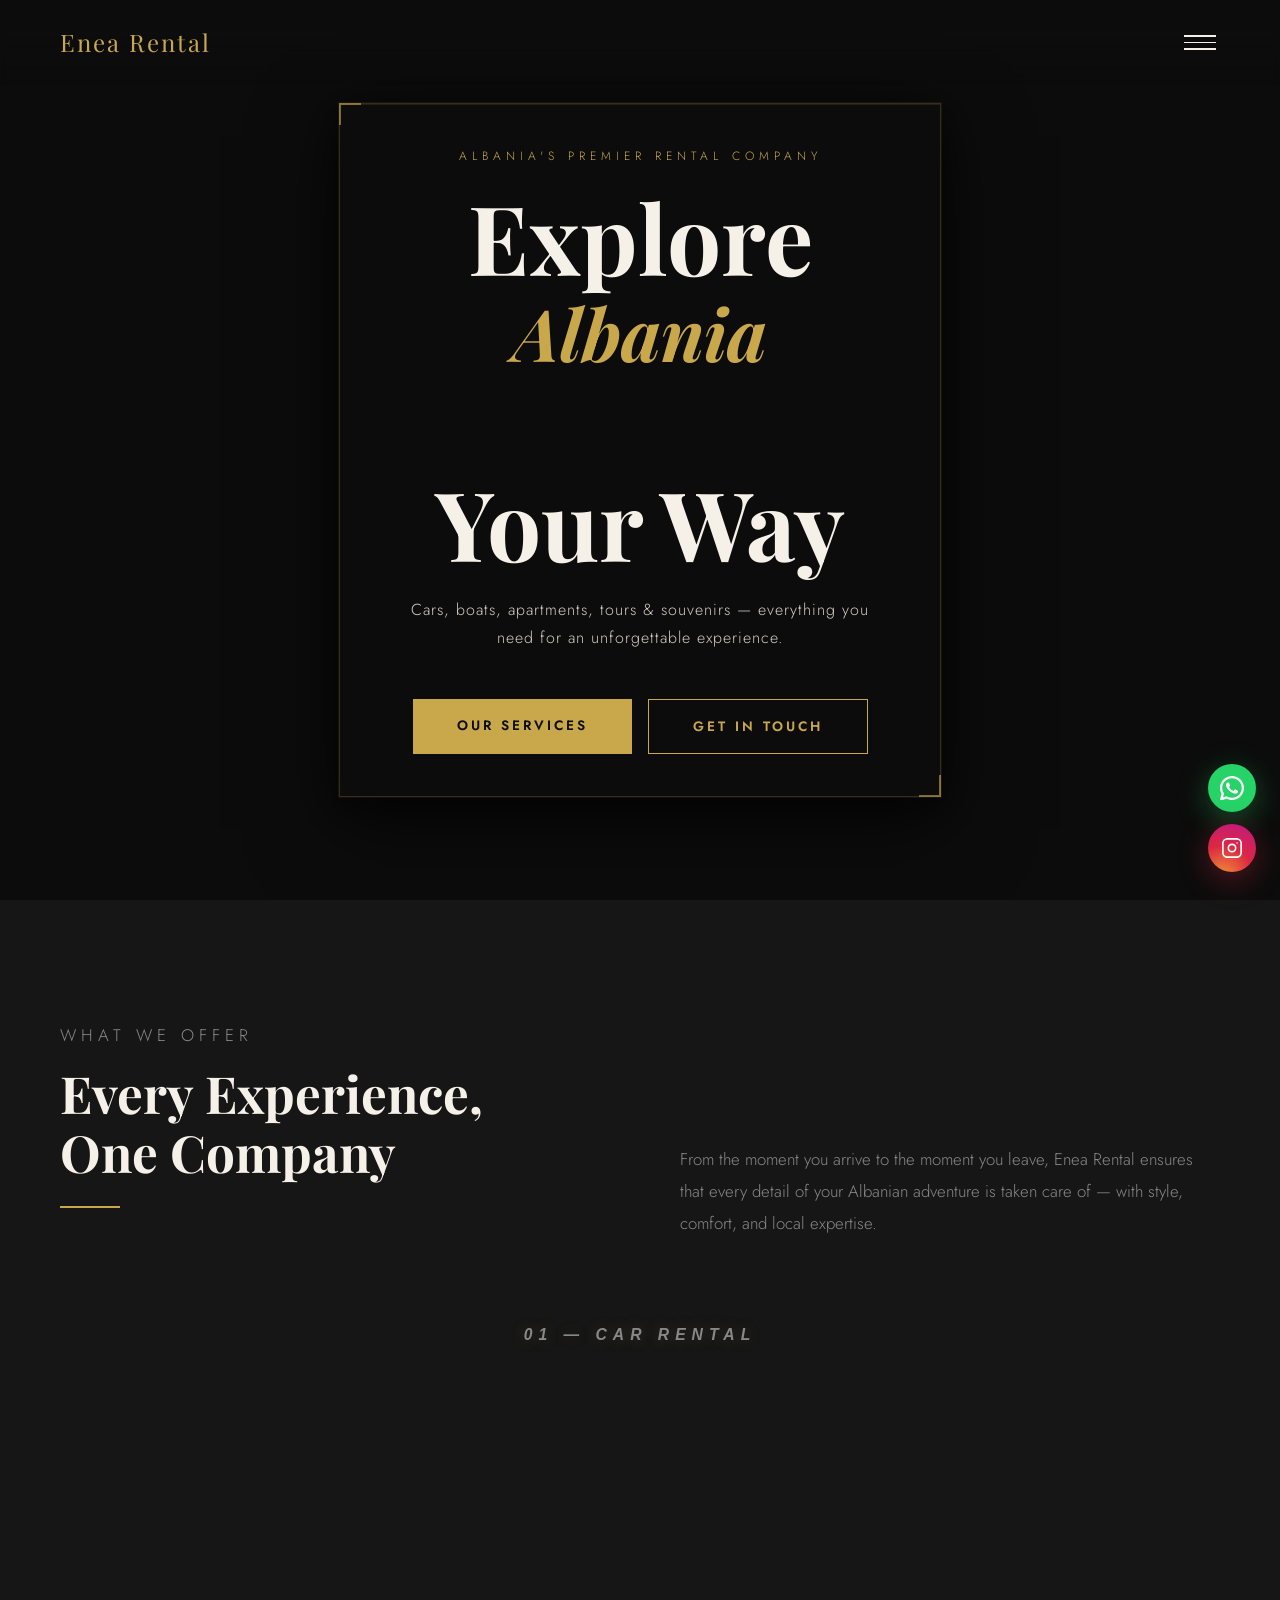
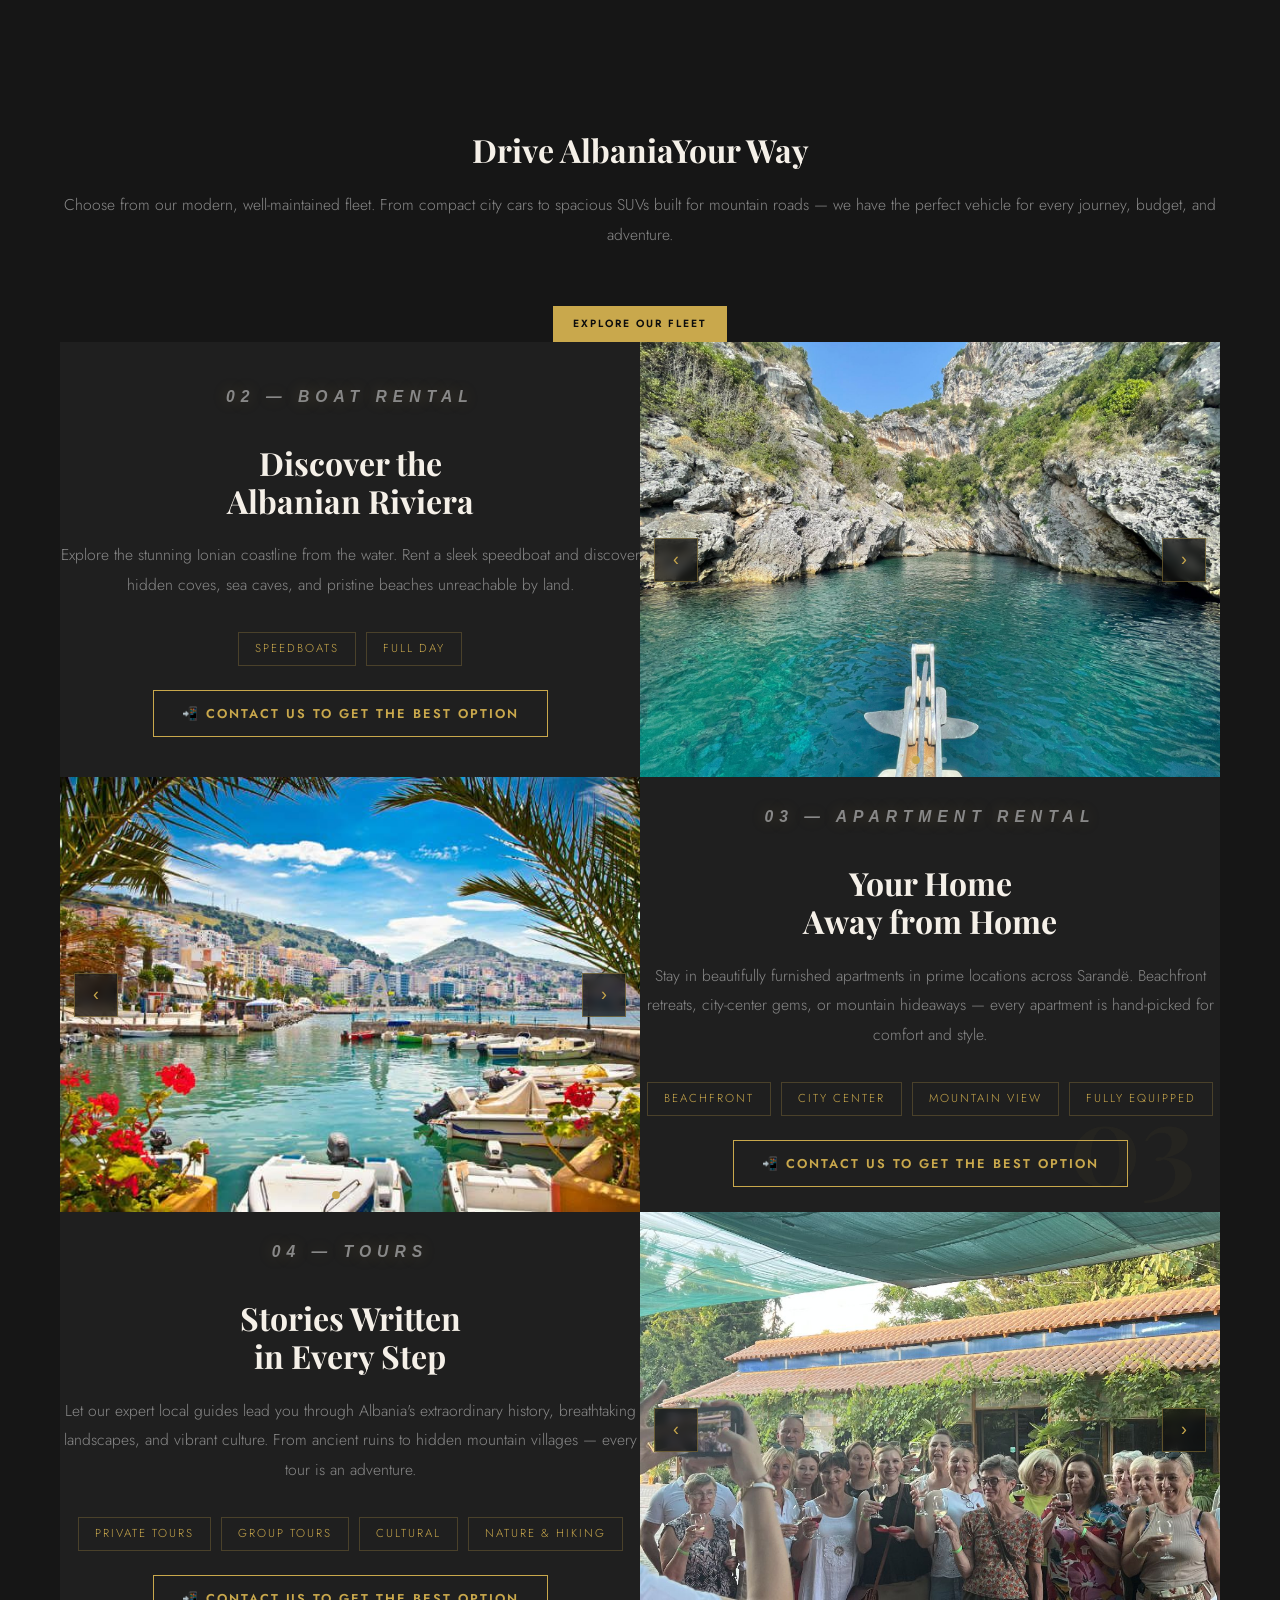
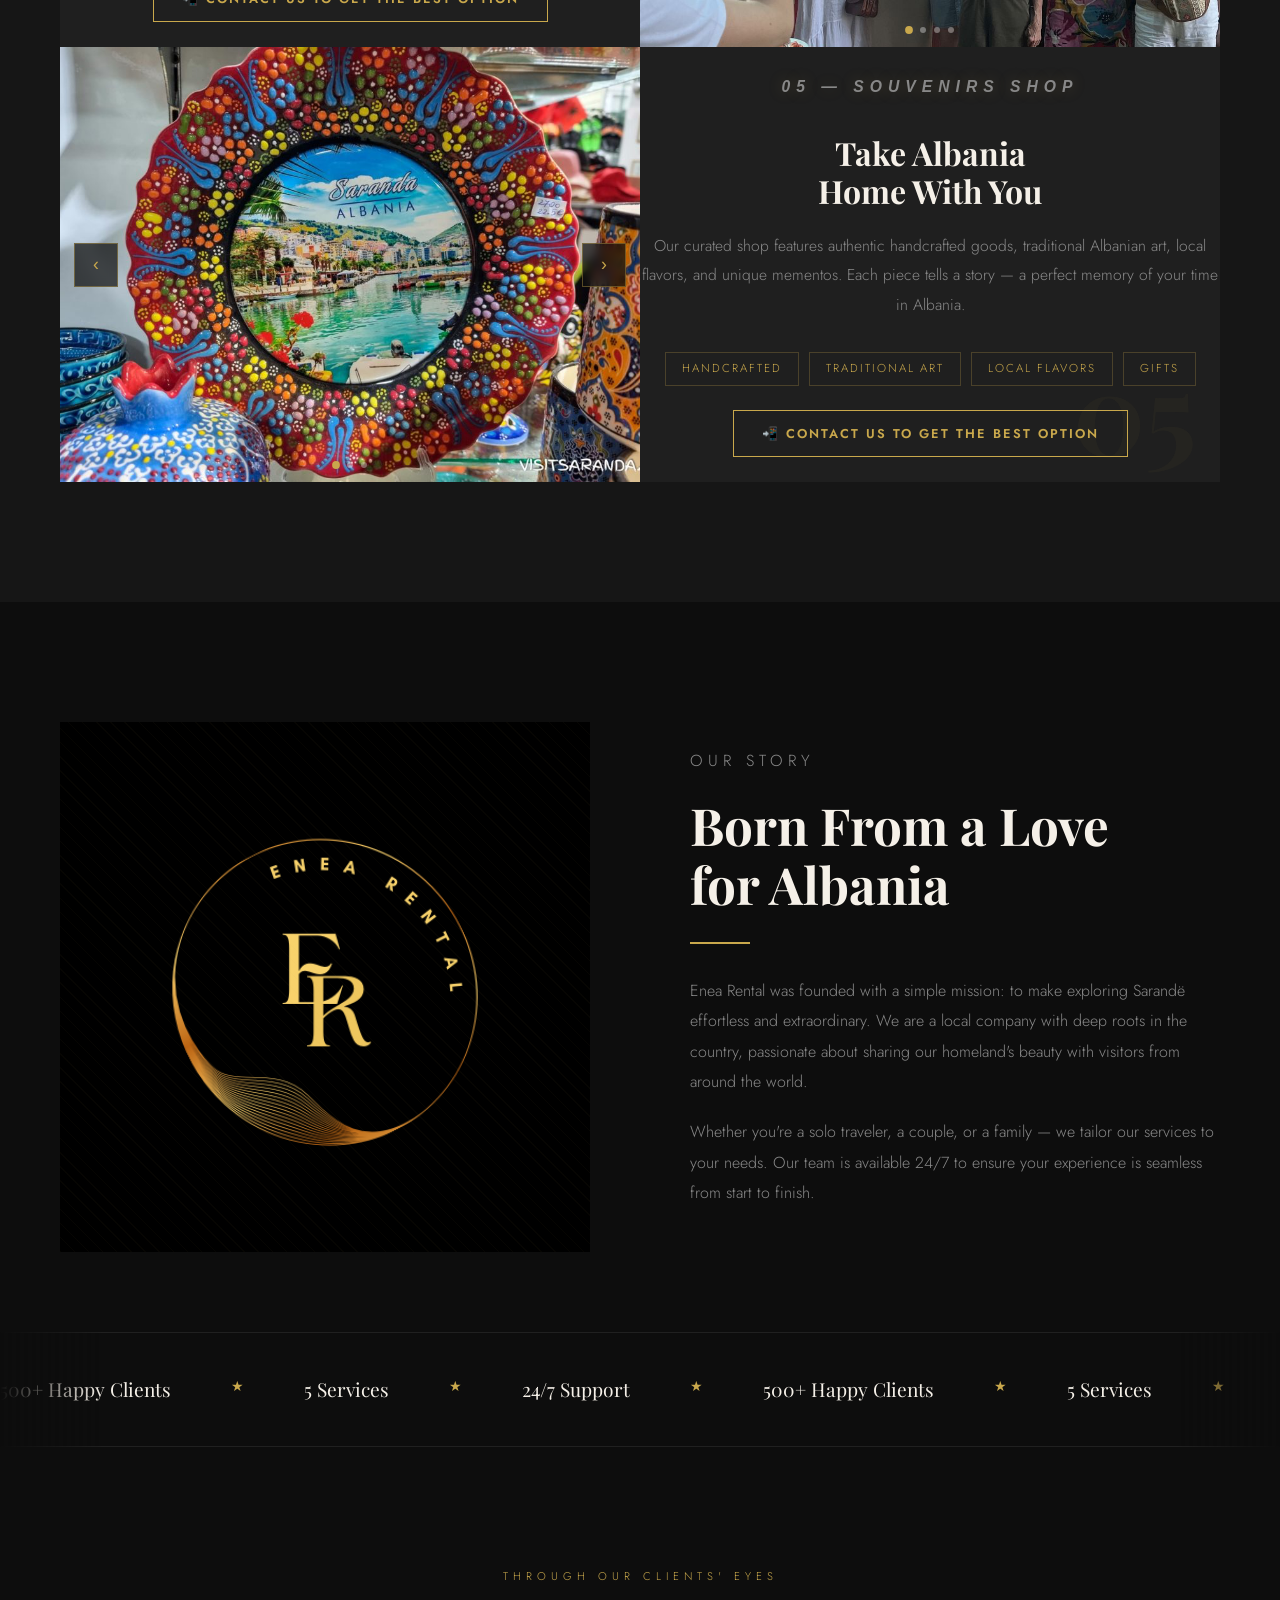
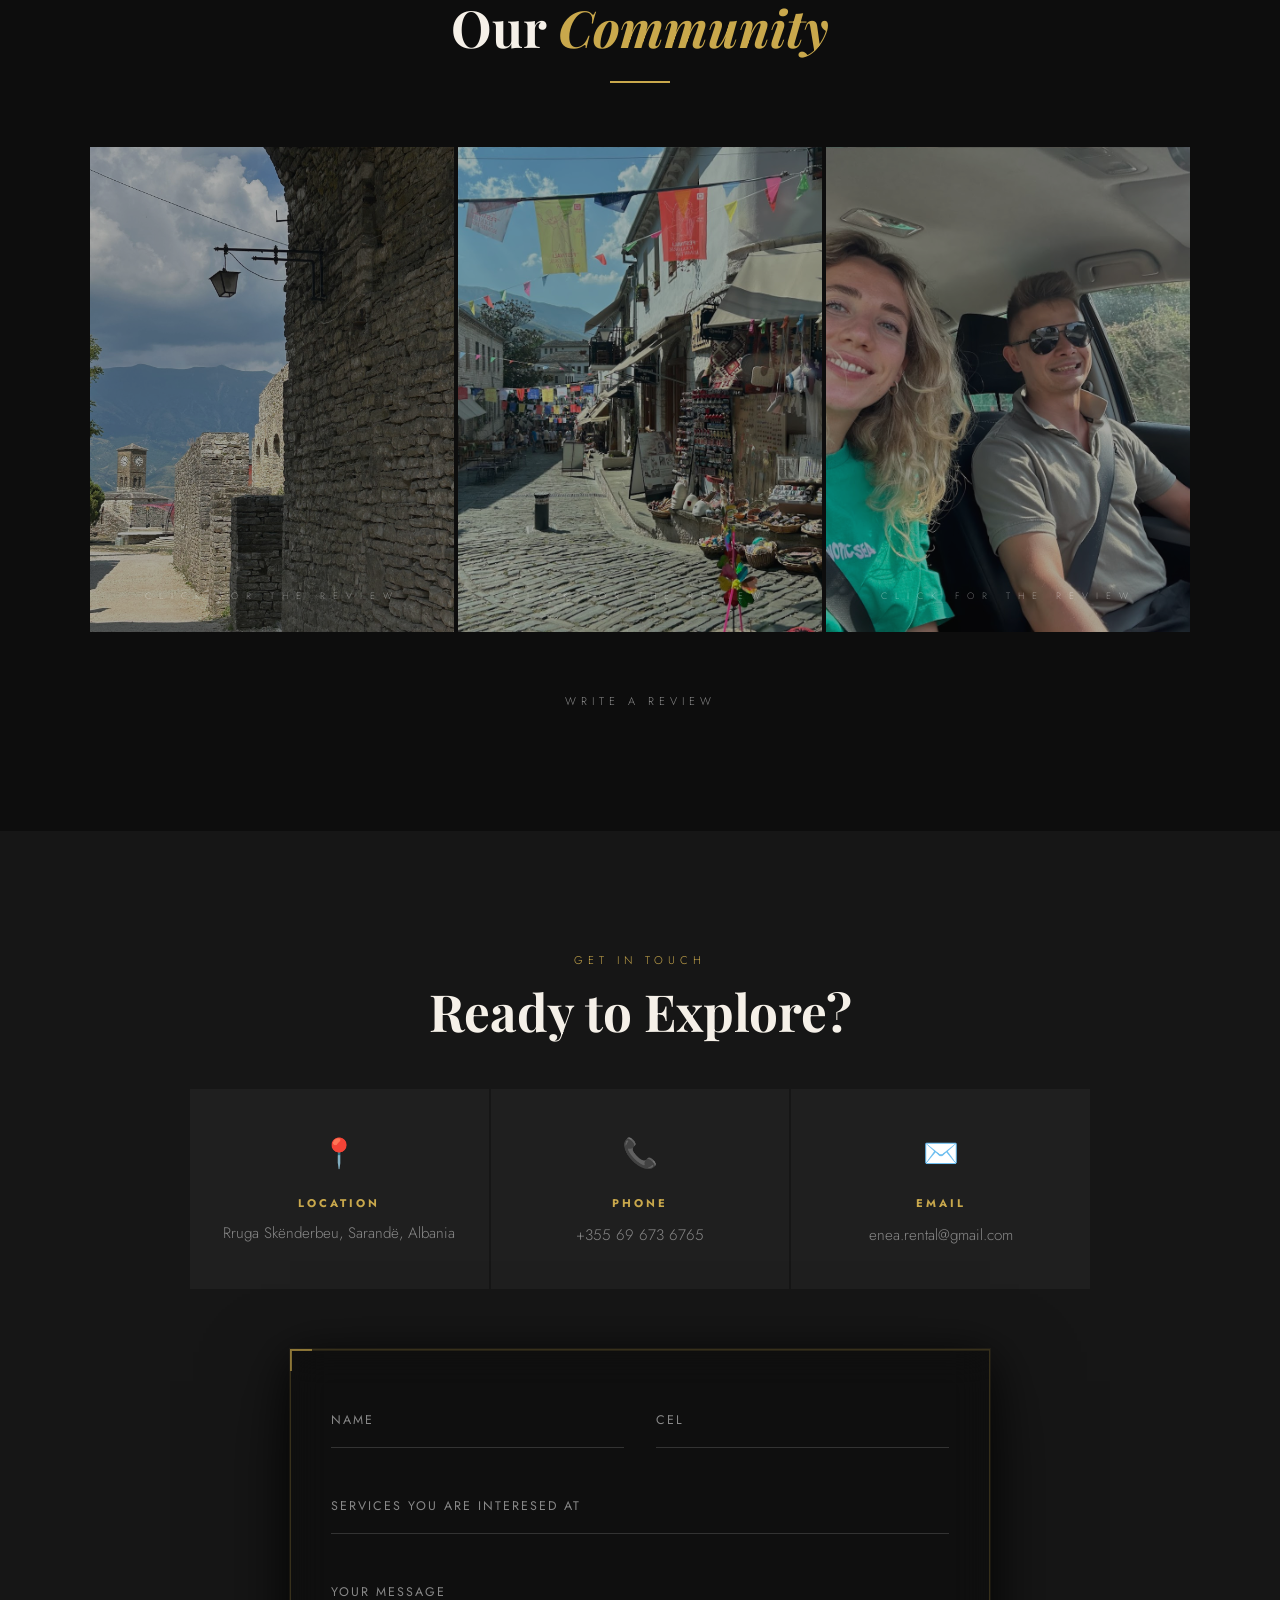
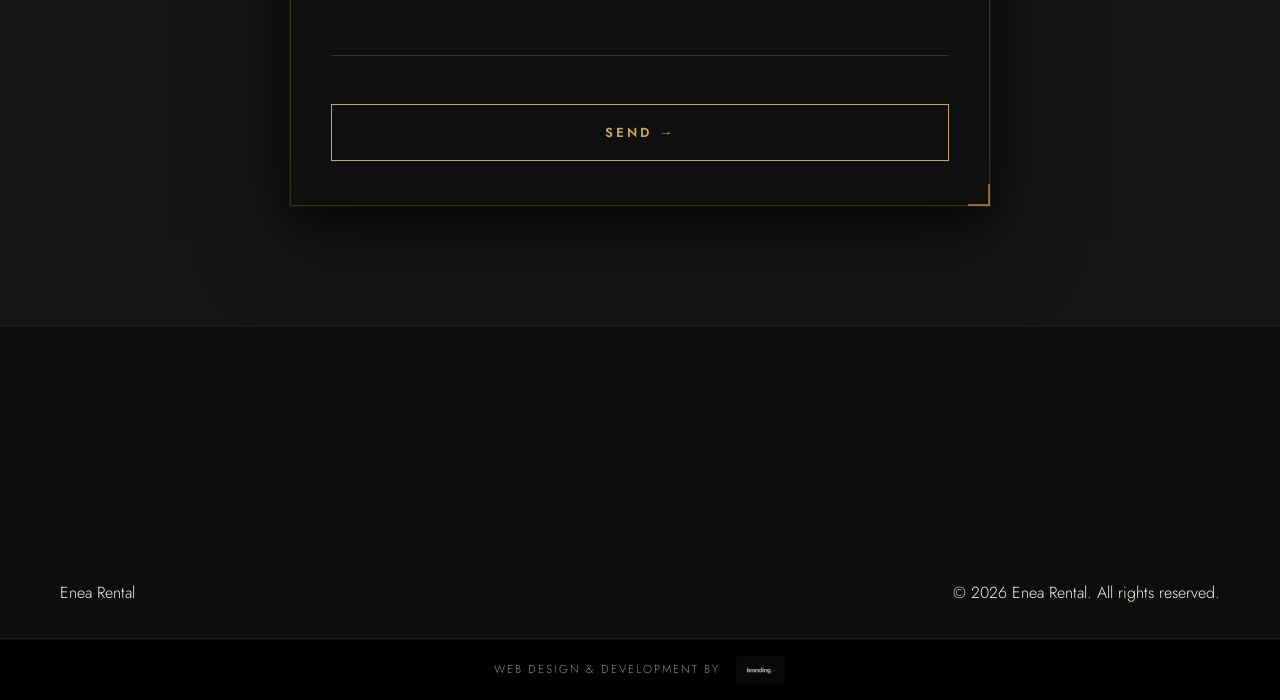
==== commit a82a7977: "carsfleet" ====
--- a/index.html
+++ b/index.html
@@ -96,34 +96,21 @@
   <div class="services-list">
 
     <!-- 01 CAR RENTAL -->
-    <div class="service-block" data-carousel="0">
-      <div class="carousel">
-        <div class="carousel-track">
-          <div class="carousel-slide"><img src="cars/mini.jpg" alt="Mini family"></div>
-          <div class="carousel-slide"><img src="cars/benz.jpg" alt="Family car"></div>
-          <div class="carousel-slide"><img src="cars/jeep.jpg" alt="Off-road"></div>
-        </div>
-        <button class="carousel-btn prev">&#8249;</button>
-        <button class="carousel-btn next">&#8250;</button>
-        <div class="carousel-dots">
-          <div class="carousel-dot active"></div>
-          <div class="carousel-dot"></div>
-          <div class="carousel-dot"></div>
-        </div>
-      </div>
-      <div class="service-info">
+     <div class="service-info">
         <p class="service-num-label">01 — Car Rental</p>
-        <h3>Drive Albania<br>Your Way</h3>
+  <div class="service-image">
+
+  <video class="fleet-video" autoplay muted loop playsinline>
+    <source src="videorentalcar.mov" type="video/mp4">
+  </video>
+</div>
+      
+        <h3>Drive AlbaniaYour Way</h3>
         <p>Choose from our modern, well-maintained fleet. From compact city cars to spacious SUVs built for mountain roads — we have the perfect vehicle for every journey, budget, and adventure.</p>
-        <div class="service-features">
-          <span class="feature-tag">Modern Fleet</span>
-          <span class="feature-tag">GPS Included</span>
-          <span class="feature-tag">24/7 Support</span>
-          <span class="feature-tag">Full Insurance</span>
-        </div>
-        <div class="service-bg-num">01</div>
-        <a href="https://wa.me/355696736765?text=Përshëndetje!%20Interesohem%20për%20Car%20Rental." class="btn-whatsapp" target="_blank">📲 Contact us to get the best option</a>
-      </div>
+     <a href="carrental.html" class="fleet-overlay-btn">
+    Explore Our Fleet
+  </a>
+    </div>
     </div>
 
     <!-- 02 BOAT RENTAL -->
--- a/styles.css
+++ b/styles.css
@@ -152,7 +152,7 @@
   background: rgba(13,13,13,.72);
   border: 1px solid rgba(201,168,76,.22);
   backdrop-filter: blur(18px); -webkit-backdrop-filter: blur(18px);
-  padding: 56px 64px; max-width: 680px; margin: 0 auto;
+  padding: 42px 50px; max-width: 680px; margin: 0 auto;
   box-shadow: 0 0 0 1px rgba(201,168,76,.08), 0 8px 40px rgba(0,0,0,.7), 0 32px 80px rgba(0,0,0,.5), inset 0 1px 0 rgba(201,168,76,.12);
   position: relative;
 }
@@ -174,15 +174,28 @@
 }
 .hero-title {
   font-family: 'Playfair Display', serif;
-  font-size: clamp(3rem, 8vw, 7rem);
-  line-height: 1.05; font-weight: 700; margin-bottom: 24px;
-}
-.hero-title span { color: var(--gold); font-style: italic; }
+  font-size: clamp(3rem, 8vw, 6rem);
+  line-height: 1.05;
+  font-weight: 700;
+  margin-bottom: 24px;
+}
+
+.hero-title span {
+  display: block;
+  color: var(--gold);
+  font-style: italic;
+  font-size: 0.75em;
+  margin-top: 8px;
+}
 .hero-sub {
-  font-size: 1rem; color: var(--text-muted); letter-spacing: 1px;
-  margin-bottom: 48px; max-width: 500px; margin-left: auto; margin-right: auto;
-}
-
+  font-size: 1rem;
+  color: rgba(245,240,232,.85);
+  letter-spacing: 1px;
+  margin-bottom: 48px;
+  max-width: 500px;
+  margin-left: auto;
+  margin-right: auto;
+}
 /* BUTTONS */
 .btn {
   display: inline-block; padding: 15px 44px;
@@ -269,9 +282,12 @@
   border-radius: 50%; cursor: pointer; transition: background .3s, transform .3s;
 }
 .carousel-dot.active { background: var(--gold); transform: scale(1.3); }
-.service-info {
-  padding: 56px 52px; display: flex;
-  flex-direction: column; justify-content: center; position: relative;
+.service-info{
+    display: flex;
+    flex-direction: column;
+    justify-content: center;
+    align-items: center;
+    text-align: center;
 }
 .service-info::before {
   content: ''; position: absolute; top: 0; left: 0; width: 3px; height: 100%;
@@ -280,8 +296,14 @@
 }
 .service-block:hover .service-info::before { opacity: 1; }
 .service-num-label {
-  font-size: .7rem; letter-spacing: 4px;
-  text-transform: uppercase; color: var(--gold); margin-bottom: 16px;
+  font-size: 1.1rem;
+  font-style: italic;
+  letter-spacing: 6px;
+  text-transform: uppercase;
+  color: var(--gold);
+  font-weight: 600;
+  margin-bottom: 20px;
+  text-shadow: 0 0 15px rgba(201,168,76,.25);
 }
 .service-info h3 {
   font-family: 'Playfair Display', serif;
@@ -308,6 +330,48 @@
   transition: background .3s, color .3s;
 }
 .btn-whatsapp:hover { background: var(--gold); color: var(--dark); }
+/* SINGLE IMAGE / VIDEO SERVICE */
+
+.service-image {
+  position: relative;
+  overflow: hidden;
+  height: 350px;
+
+}
+
+.service-image img,
+.service-image video {
+  width: 100%;
+  height: 100%;
+  object-fit: cover;
+  display: block;
+  transition: transform .6s ease;
+}
+
+.service-block:hover .service-image img,
+.service-block:hover .service-image video {
+  transform: scale(1.05);
+}
+
+.fleet-overlay-btn{
+  position: static;
+  display:inline-block;
+  margin-top:25px;
+
+  padding:9px 20px;
+  background:var(--gold);
+  color:var(--dark);
+  text-decoration:none;
+  text-transform:uppercase;
+  letter-spacing:2px;
+  font-weight:600;
+  font-size: .65rem;
+  white-space: nowrap;
+}
+
+.fleet-overlay-btn:hover{
+  background:var(--gold-light);
+}
 
 /* ABOUT */
 #about { display: grid; grid-template-columns: 1fr 1fr; gap: 100px; align-items: center; padding-bottom: 0; }
